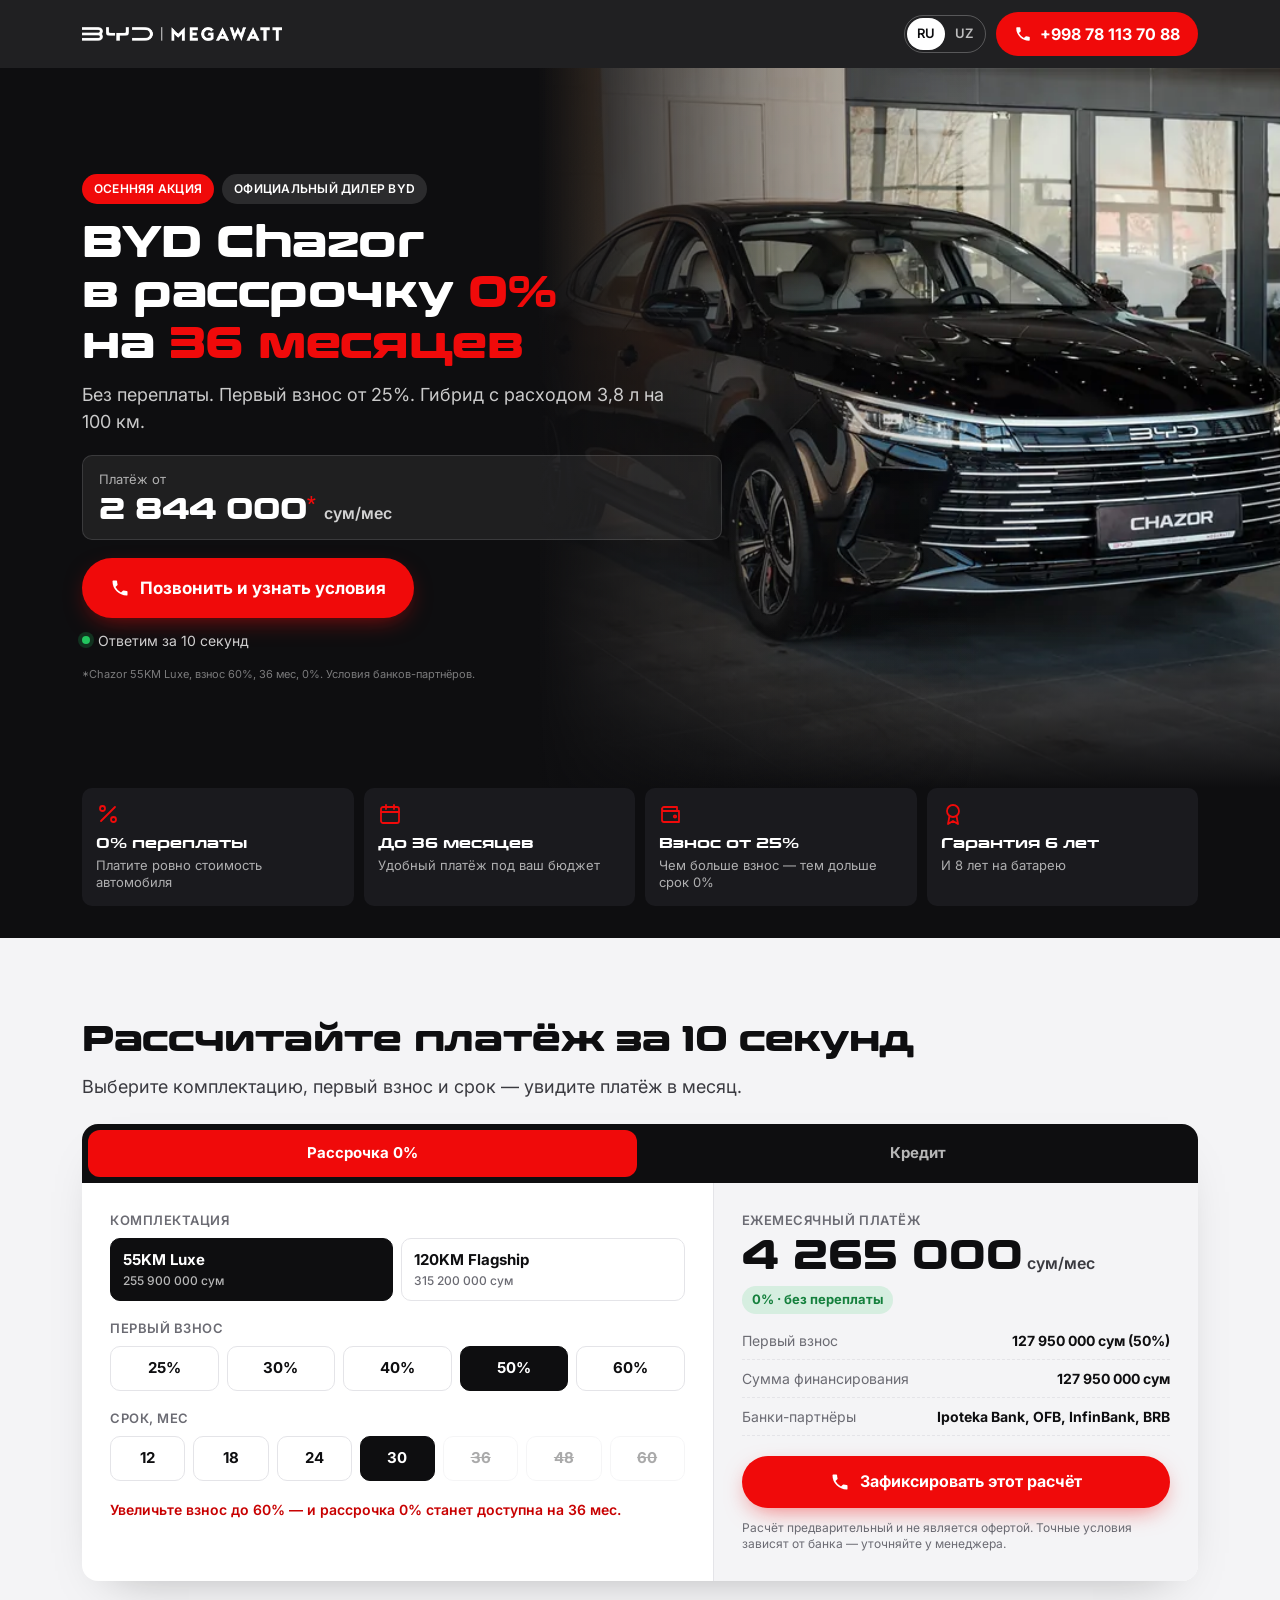
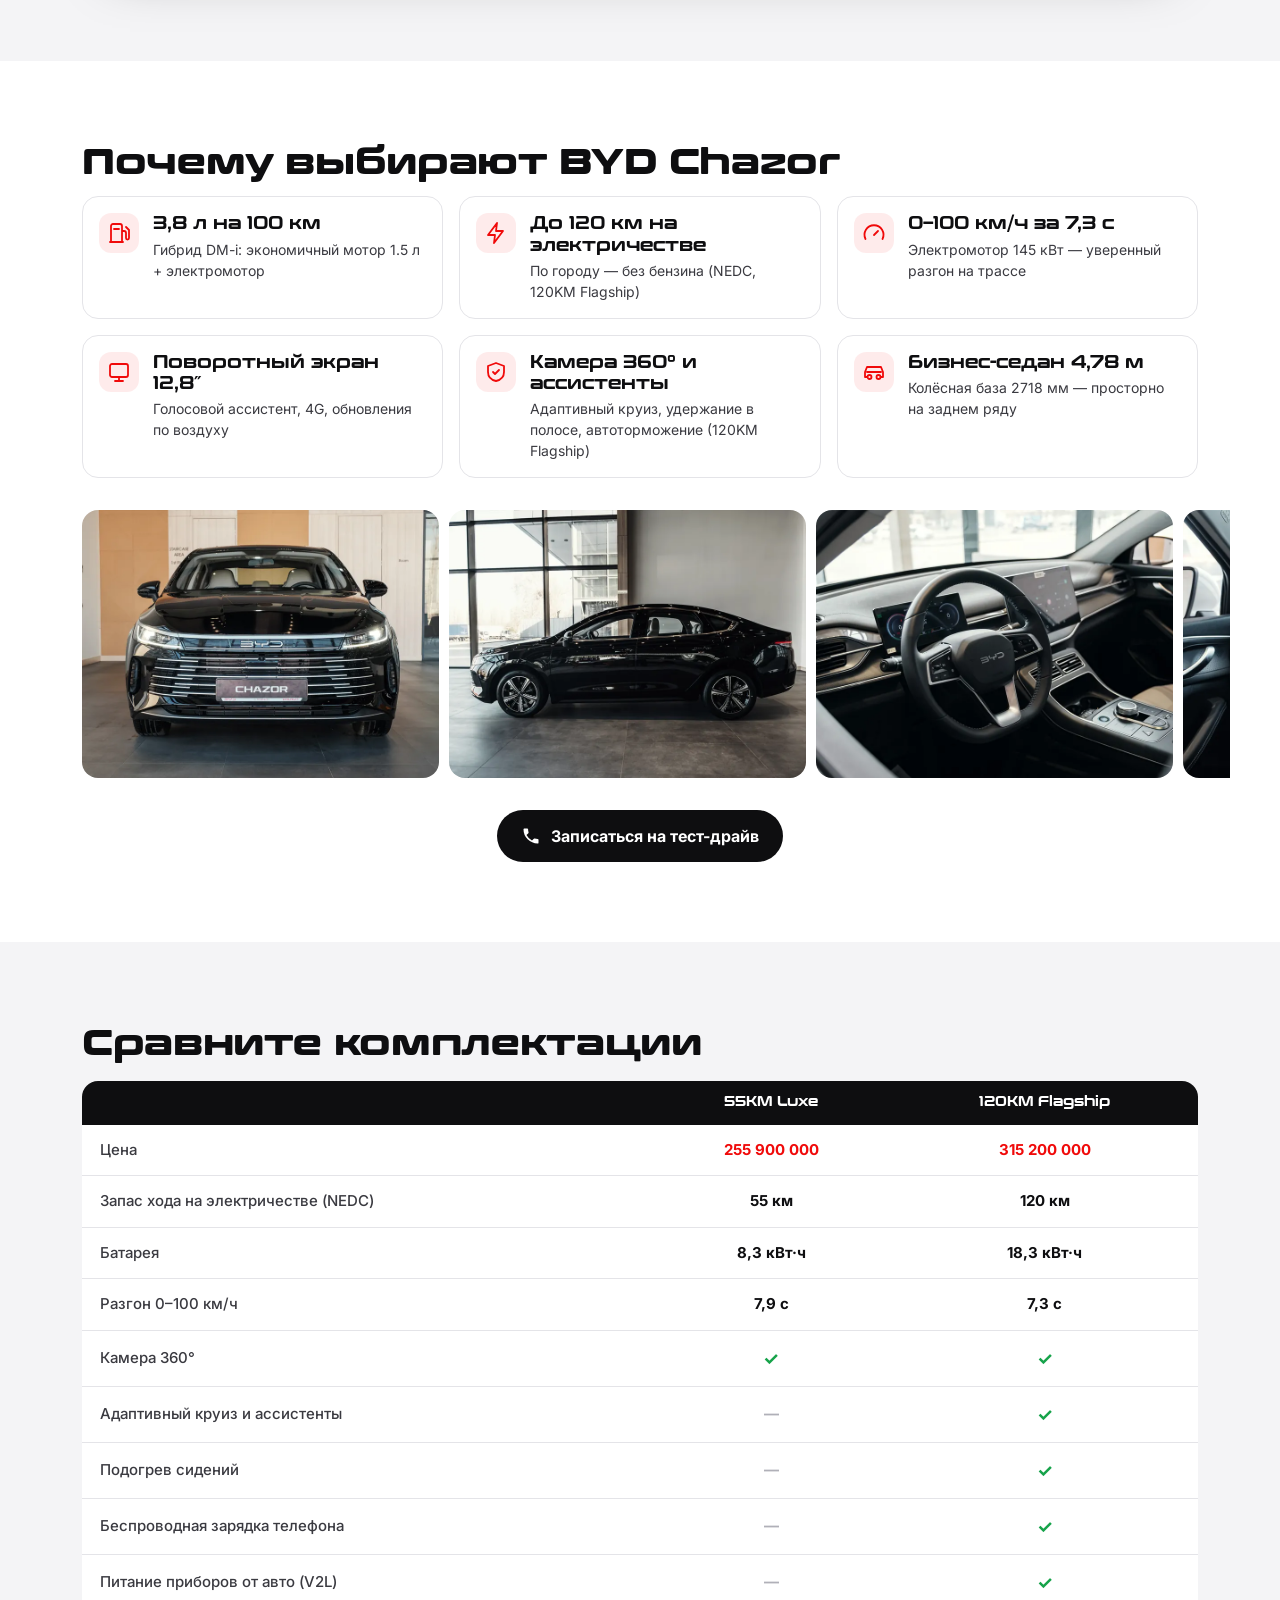
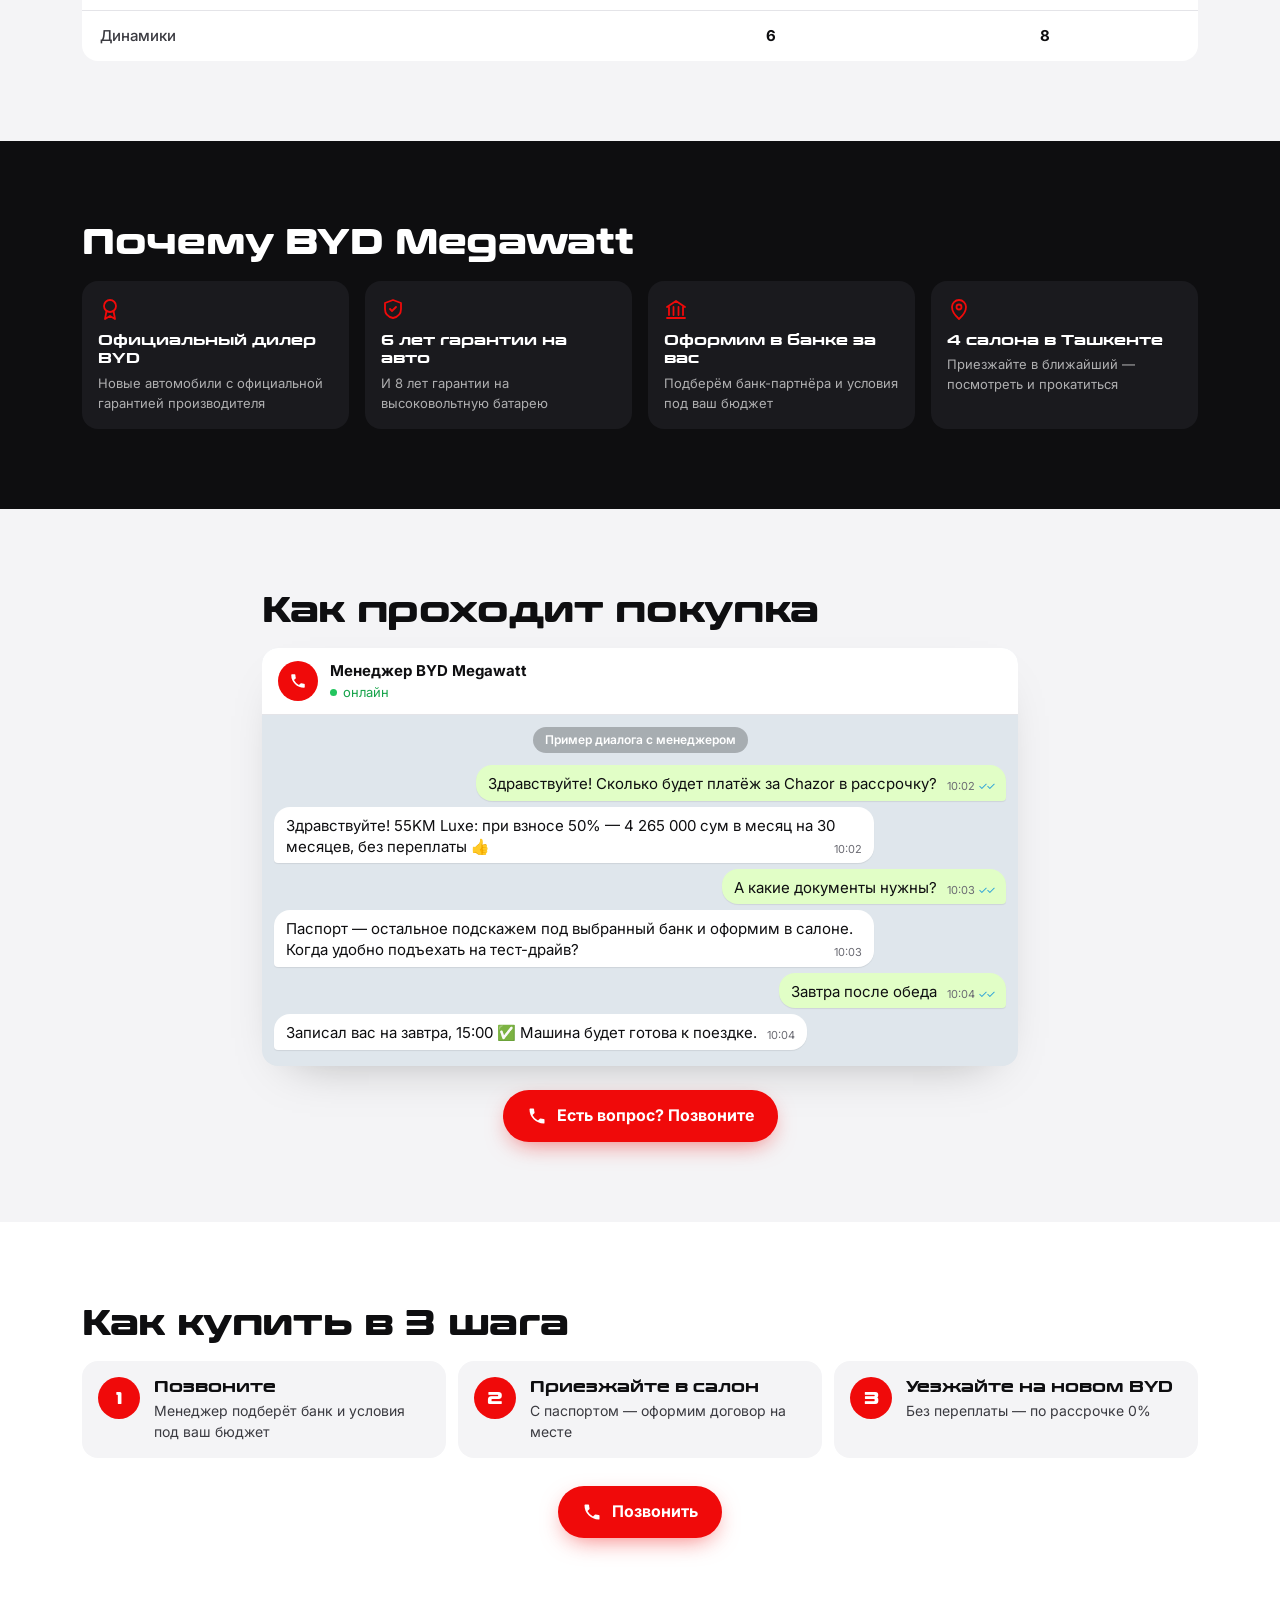
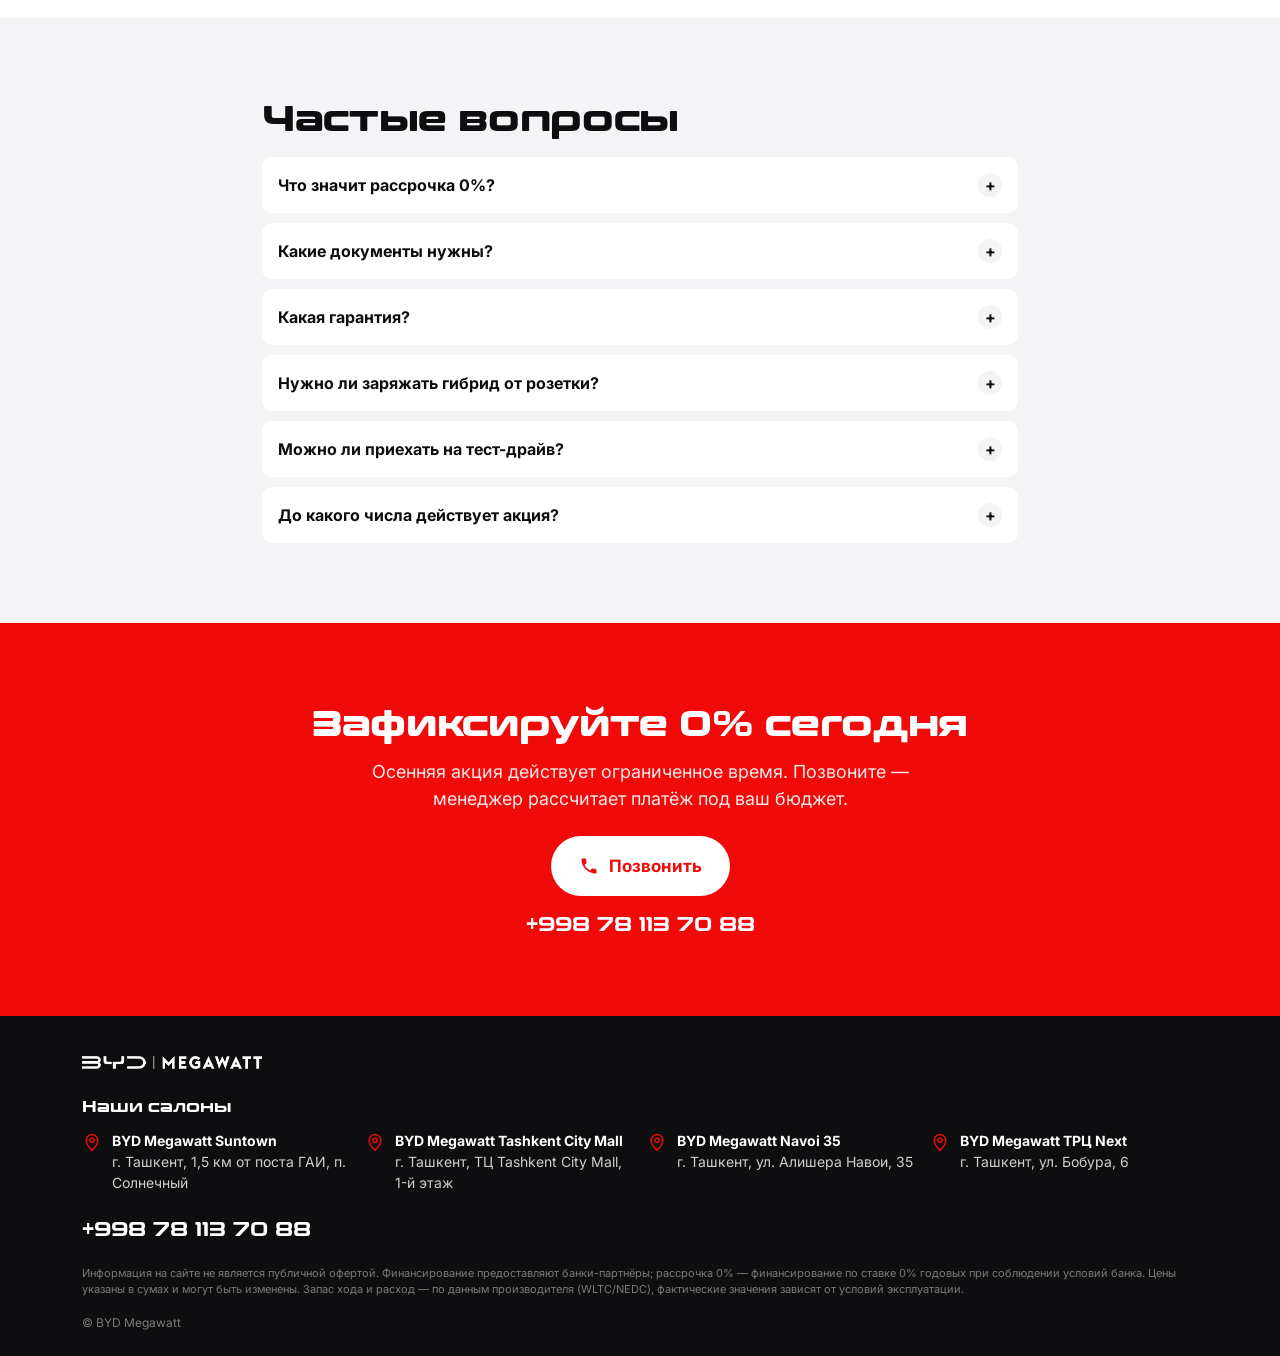
==== chazor/index.html @ dc654400 "Исходное состояние лендингов (GitHub Pages) Co-Authored-By: Claude Opus 5.5 <noreply@anthropic.com>" ====
<!doctype html>
<html lang="ru">
<head>
<meta charset="utf-8">
<meta name="viewport" content="width=device-width, initial-scale=1, viewport-fit=cover">
<title data-i18n="metaTitle">BYD Chazor в рассрочку 0% до 36 месяцев — BYD Megawatt</title>
<meta name="description" data-i18n-content="metaDesc" content="BYD Chazor — гибрид DM-i, 3,8 л на 100 км. Рассрочка 0% до 36 месяцев, взнос от 25%. Официальный дилер BYD Megawatt в Ташкенте. Звоните: +998 78 113 70 88.">
<meta name="robots" content="index, follow">
<meta name="theme-color" content="#0e0e10">
<meta name="format-detection" content="telephone=no">
<link rel="canonical" href="https://nematovbekk-beep.github.io/chazor/">
<link rel="alternate" hreflang="ru" href="https://nematovbekk-beep.github.io/chazor/">
<link rel="alternate" hreflang="uz" href="https://nematovbekk-beep.github.io/chazor/?lang=uz">
<link rel="alternate" hreflang="x-default" href="https://nematovbekk-beep.github.io/chazor/">
<meta property="og:url" content="https://nematovbekk-beep.github.io/chazor/">
<meta property="og:type" content="website">
<meta property="og:site_name" content="BYD Megawatt">
<meta property="og:locale" content="ru_RU">
<meta property="og:locale:alternate" content="uz_UZ">
<meta property="og:title" data-i18n-content="metaTitle" content="BYD Chazor в рассрочку 0% до 36 месяцев — BYD Megawatt">
<meta property="og:description" data-i18n-content="metaDesc" content="BYD Chazor — гибрид DM-i, 3,8 л на 100 км. Рассрочка 0% до 36 месяцев, взнос от 25%. Официальный дилер BYD Megawatt в Ташкенте. Звоните: +998 78 113 70 88.">
<meta property="og:image" content="https://nematovbekk-beep.github.io/assets/img/og/chazor.jpg">
<meta property="og:image:width" content="1200">
<meta property="og:image:height" content="630">
<meta name="twitter:card" content="summary_large_image">
<meta name="twitter:title" data-i18n-content="metaTitle" content="BYD Chazor в рассрочку 0% до 36 месяцев — BYD Megawatt">
<meta name="twitter:description" data-i18n-content="metaDesc" content="BYD Chazor — гибрид DM-i, 3,8 л на 100 км. Рассрочка 0% до 36 месяцев, взнос от 25%. Официальный дилер BYD Megawatt в Ташкенте. Звоните: +998 78 113 70 88.">
<meta name="twitter:image" content="https://nematovbekk-beep.github.io/assets/img/og/chazor.jpg">
<link rel="icon" href="../assets/img/brand/favicon.png" type="image/png">
<link rel="apple-touch-icon" href="../assets/img/brand/apple-touch-icon.png">
<link rel="preload" as="image" href="../assets/img/chazor/1-1200.webp" imagesrcset="../assets/img/chazor/1-800.webp 800w, ../assets/img/chazor/1-1200.webp 1200w" imagesizes="(min-width: 900px) 55vw, 100vw">
<link rel="preconnect" href="https://fonts.googleapis.com">
<link rel="preconnect" href="https://fonts.gstatic.com" crossorigin>
<link rel="stylesheet" href="https://fonts.googleapis.com/css2?family=Inter:wght@400;500;600;700&display=swap">
<link rel="preload" href="../assets/fonts/conthrax-hv.woff2" as="font" type="font/woff2" crossorigin>
<link rel="stylesheet" href="../assets/css/style.css">
<script type="application/ld+json">[{"@context": "https://schema.org", "@type": "AutoDealer", "name": "BYD Megawatt", "description": "Официальный дилер BYD в Ташкенте", "telephone": "+998781137088", "url": "https://nematovbekk-beep.github.io", "logo": "https://nematovbekk-beep.github.io/assets/img/brand/logo-red.png", "areaServed": "Tashkent", "department": [{"@type": "AutoDealer", "name": "BYD Megawatt Suntown", "telephone": "+998781137088", "address": {"@type": "PostalAddress", "streetAddress": "г. Ташкент, 1,5 км от поста ГАИ, п. Солнечный", "addressLocality": "Ташкент", "addressCountry": "UZ"}}, {"@type": "AutoDealer", "name": "BYD Megawatt Tashkent City Mall", "telephone": "+998781137088", "address": {"@type": "PostalAddress", "streetAddress": "г. Ташкент, ТЦ Tashkent City Mall, 1-й этаж", "addressLocality": "Ташкент", "addressCountry": "UZ"}}, {"@type": "AutoDealer", "name": "BYD Megawatt Navoi 35", "telephone": "+998781137088", "address": {"@type": "PostalAddress", "streetAddress": "г. Ташкент, ул. Алишера Навои, 35", "addressLocality": "Ташкент", "addressCountry": "UZ"}}, {"@type": "AutoDealer", "name": "BYD Megawatt ТРЦ Next", "telephone": "+998781137088", "address": {"@type": "PostalAddress", "streetAddress": "г. Ташкент, ул. Бобура, 6", "addressLocality": "Ташкент", "addressCountry": "UZ"}}]}, {"@context": "https://schema.org", "@type": "Car", "name": "BYD Chazor", "brand": {"@type": "Brand", "name": "BYD"}, "image": "https://nematovbekk-beep.github.io/assets/img/og/chazor.jpg", "offers": [{"@type": "Offer", "name": "BYD Chazor 55KM Luxe", "price": 255900000, "priceCurrency": "UZS", "availability": "https://schema.org/InStock", "seller": {"@type": "AutoDealer", "name": "BYD Megawatt"}}, {"@type": "Offer", "name": "BYD Chazor 120KM Flagship", "price": 315200000, "priceCurrency": "UZS", "availability": "https://schema.org/InStock", "seller": {"@type": "AutoDealer", "name": "BYD Megawatt"}}]}]</script>
<script>window.SITE={"phone": "+998781137088", "gtm_id": "", "ga4_id": "", "fb_pixel_id": "", "ym_id": ""};window.MODEL="chazor";</script>
<script src="../assets/js/analytics.js"></script>
</head>
<body>
<header class="top">
  <div class="wrap top__in">
    <a class="top__home" href="https://byd.megawatt.uz/" target="_blank" rel="noopener" data-site="header"><img class="top__logo" src="../assets/img/brand/logo-white.png" width="705" height="49" alt="BYD Megawatt"></a>
    <div class="top__right">
      <div class="lang" role="group" aria-label="Язык / Til">
        <button type="button" data-lang="ru" aria-pressed="true">RU</button>
        <button type="button" data-lang="uz" aria-pressed="false">UZ</button>
      </div>
      <a class="top__call" href="tel:+998781137088" data-call="header"><svg viewBox="0 0 24 24" aria-hidden="true"><path d="M6.6 10.8a15.2 15.2 0 0 0 6.6 6.6l2.2-2.2a1 1 0 0 1 1-.25 11.4 11.4 0 0 0 3.6.57 1 1 0 0 1 1 1V20a1 1 0 0 1-1 1A17 17 0 0 1 3 4a1 1 0 0 1 1-1h3.5a1 1 0 0 1 1 1c0 1.25.2 2.45.57 3.57a1 1 0 0 1-.25 1z"/></svg><span>+998 78 113 70 88</span></a>
    </div>
  </div>
</header>

<main>
<section class="hero">
  <div class="hero__media"><img class="hero__img" src="../assets/img/chazor/1-1200.webp" srcset="../assets/img/chazor/1-800.webp 800w, ../assets/img/chazor/1-1200.webp 1200w" sizes="(min-width: 900px) 55vw, 100vw" width="1200" height="900" alt="BYD Chazor" fetchpriority="high"></div>
  <div class="wrap hero__in">
    <div class="hero__text">
      <p class="chips"><span class="chip chip--red" data-i18n="promo">Осенняя акция</span><span class="chip" data-i18n="dealer">Официальный дилер BYD</span></p>
      <h1 class="hero__title" data-i18n="heroTitle">BYD Chazor в&nbsp;рассрочку <em>0%</em> на&nbsp;<em>36&nbsp;месяцев</em></h1>
      <p class="hero__sub" data-i18n="heroSub">Без переплаты. Первый взнос от 25%. Гибрид с расходом 3,8&nbsp;л на 100&nbsp;км.</p>
      <div class="hero__price">
        <span class="hero__price-label" data-i18n="payFrom">Платёж от</span>
        <strong><span data-hero-pay>2 844 000</span><sup>*</sup></strong>
        <span data-i18n="perMonth">сум/мес</span>
      </div>
      <a class="btn btn--red btn--xl" href="tel:+998781137088" data-call="hero"><svg viewBox="0 0 24 24" aria-hidden="true"><path d="M6.6 10.8a15.2 15.2 0 0 0 6.6 6.6l2.2-2.2a1 1 0 0 1 1-.25 11.4 11.4 0 0 0 3.6.57 1 1 0 0 1 1 1V20a1 1 0 0 1-1 1A17 17 0 0 1 3 4a1 1 0 0 1 1-1h3.5a1 1 0 0 1 1 1c0 1.25.2 2.45.57 3.57a1 1 0 0 1-.25 1z"/></svg><span data-i18n="heroCta">Позвонить и узнать условия</span></a>
      <p class="hero__note"><i class="dot"></i><span data-i18n="heroNote">Ответим за 10 секунд</span></p>
      <p class="hero__foot" data-i18n="heroFoot">*Chazor 55KM Luxe, взнос 60%, 36 мес, 0%. Условия банков-партнёров.</p>
    </div>
  </div>
</section>

<section class="benefits" aria-label="Преимущества">
  <div class="wrap">
    <ul class="benefits__list">
      <li><svg viewBox="0 0 24 24" aria-hidden="true"><path d="M19 5 5 19"/><circle cx="6.5" cy="6.5" r="2.5"/><circle cx="17.5" cy="17.5" r="2.5"/></svg><div><b data-i18n="b1t">0% переплаты</b><span data-i18n="b1d">Платите ровно стоимость автомобиля</span></div></li>
      <li><svg viewBox="0 0 24 24" aria-hidden="true"><rect x="3" y="5" width="18" height="16" rx="2"/><path d="M3 10h18M8 3v4M16 3v4"/></svg><div><b data-i18n="b2t">До 36 месяцев</b><span data-i18n="b2d">Удобный платёж под ваш бюджет</span></div></li>
      <li><svg viewBox="0 0 24 24" aria-hidden="true"><path d="M3 7a2 2 0 0 1 2-2h13v4"/><path d="M3 7v11a2 2 0 0 0 2 2h15V9H5a2 2 0 0 1-2-2z"/><circle cx="16" cy="14.5" r="1.2"/></svg><div><b data-i18n="b3t">Взнос от 25%</b><span data-i18n="b3d">Чем больше взнос — тем дольше срок 0%</span></div></li>
      <li><svg viewBox="0 0 24 24" aria-hidden="true"><circle cx="12" cy="9" r="6"/><path d="m8.5 14-1.5 8 5-3 5 3-1.5-8"/></svg><div><b data-i18n="b4t">Гарантия 6 лет</b><span data-i18n="b4d">И 8 лет на батарею</span></div></li>
    </ul>
  </div>
</section>

<section class="section section--grey" id="calc">
  <div class="wrap">
    <h2 class="h2" data-i18n="calcTitle">Рассчитайте платёж за 10 секунд</h2>
    <p class="lead" data-i18n="calcLead">Выберите комплектацию, первый взнос и срок — увидите платёж в месяц.</p>
    <div class="calc" data-calc>
      <script type="application/json" data-calc-data>{"model": "BYD Chazor", "terms": [12, 18, 24, 30, 36, 48, 60], "downs": [25, 30, 40, 50, 60], "trims": [{"id": "55", "name": "55KM Luxe", "price": 255900000, "rates": [[0, 0, 4.8, 7.8, 8.8, 9.9, 11], [0, 0, 4, 7, 8, 8.9, 10], [0, 0, 0, 5, 6, 7.9, 9], [0, 0, 0, 0, 2, 5, 6], [0, 0, 0, 0, 0, 1, 3]], "banks": ["Ipoteka Bank", "OFB", "InfinBank", "BRB"]}, {"id": "120", "name": "120KM Flagship", "price": 315200000, "rates": [[0, 3, 6.5, 10.5, 10.8, 12.4, 13.2], [0, 1.4, 5, 9, 9.5, 11.2, 12.2], [0, 0, 1.9, 6, 6.9, 9.2, 10.3], [0, 0, 0, 2.3, 3.6, 6.2, 7.7], [0, 0, 0, 0, 0.5, 1.6, 3.5]], "banks": ["Ipoteka Bank", "OFB"]}]}</script>
      <div class="calc__tabs" role="tablist">
        <button type="button" role="tab" data-mode="inst" aria-selected="true"><span data-i18n="tabInst">Рассрочка 0%</span></button>
        <button type="button" role="tab" data-mode="credit" aria-selected="false"><span data-i18n="tabCredit">Кредит</span></button>
      </div>
      <div class="calc__body">
        <div class="calc__inputs">
          <fieldset class="calc__group"><legend data-i18n="trim">Комплектация</legend><div class="seg seg--trim" data-trims></div></fieldset>
          <fieldset class="calc__group"><legend data-i18n="down">Первый взнос</legend><div class="seg" data-downs></div></fieldset>
          <fieldset class="calc__group"><legend data-i18n="term">Срок, мес</legend><div class="seg seg--terms" data-terms></div></fieldset>
          <p class="calc__hint" data-hint></p>
        </div>
        <div class="calc__result">
          <p class="calc__label" data-i18n="monthly">Ежемесячный платёж</p>
          <p class="calc__pay"><strong data-out="pay">—</strong> <span data-i18n="perMonth">сум/мес</span></p>
          <p class="calc__badge" data-out="badge"></p>
          <dl class="calc__dl">
            <div><dt data-i18n="downSum">Первый взнос</dt><dd data-out="down"></dd></div>
            <div><dt data-i18n="loanSum">Сумма финансирования</dt><dd data-out="loan"></dd></div>
            <div data-credit-only hidden><dt data-i18n="rate">Ставка</dt><dd data-out="rate"></dd></div>
            <div data-credit-only hidden><dt data-i18n="overpay">Переплата</dt><dd data-out="over"></dd></div>
            <div><dt data-i18n="banks">Банки-партнёры</dt><dd data-out="banks"></dd></div>
          </dl>
          <a class="btn btn--red btn--block" href="tel:+998781137088" data-call="calc"><svg viewBox="0 0 24 24" aria-hidden="true"><path d="M6.6 10.8a15.2 15.2 0 0 0 6.6 6.6l2.2-2.2a1 1 0 0 1 1-.25 11.4 11.4 0 0 0 3.6.57 1 1 0 0 1 1 1V20a1 1 0 0 1-1 1A17 17 0 0 1 3 4a1 1 0 0 1 1-1h3.5a1 1 0 0 1 1 1c0 1.25.2 2.45.57 3.57a1 1 0 0 1-.25 1z"/></svg><span data-i18n="calcCta">Зафиксировать этот расчёт</span></a>
          <p class="calc__note" data-i18n="calcNote">Расчёт предварительный и не является офертой. Точные условия зависят от банка — уточняйте у менеджера.</p>
        </div>
      </div>
    </div>
  </div>
</section>

<section class="section" id="features">
  <div class="wrap">
    <h2 class="h2" data-i18n="featTitle">Почему выбирают BYD Chazor</h2>
    <ul class="feats"><li class="feat"><svg viewBox="0 0 24 24" aria-hidden="true"><path d="M4 21V5a2 2 0 0 1 2-2h7a2 2 0 0 1 2 2v16M3 21h13M7 8h5M15 10h2a2 2 0 0 1 2 2v5a1.5 1.5 0 0 0 3 0V9l-3-3"/></svg><div><h3 data-i18n="f1t">3,8 л на 100 км</h3><p data-i18n="f1d">Гибрид DM-i: экономичный мотор 1.5 л + электромотор</p></div></li><li class="feat"><svg viewBox="0 0 24 24" aria-hidden="true"><path d="M13 2 4 14h7l-1 8 9-12h-7z"/></svg><div><h3 data-i18n="f2t">До 120 км на электричестве</h3><p data-i18n="f2d">По городу — без бензина (NEDC, 120KM Flagship)</p></div></li><li class="feat"><svg viewBox="0 0 24 24" aria-hidden="true"><path d="M12 14l4-4M3.5 18a9.5 9.5 0 1 1 17 0"/></svg><div><h3 data-i18n="f3t">0–100 км/ч за 7,3 с</h3><p data-i18n="f3d">Электромотор 145 кВт — уверенный разгон на трассе</p></div></li><li class="feat"><svg viewBox="0 0 24 24" aria-hidden="true"><rect x="3" y="4" width="18" height="13" rx="2"/><path d="M8 21h8M12 17v4"/></svg><div><h3 data-i18n="f4t">Поворотный экран 12,8″</h3><p data-i18n="f4d">Голосовой ассистент, 4G, обновления по воздуху</p></div></li><li class="feat"><svg viewBox="0 0 24 24" aria-hidden="true"><path d="M12 3 4 6v6c0 5 3.5 8 8 9 4.5-1 8-4 8-9V6z"/><path d="m9 12 2 2 4-4"/></svg><div><h3 data-i18n="f5t">Камера 360° и ассистенты</h3><p data-i18n="f5d">Адаптивный круиз, удержание в полосе, автоторможение (120KM Flagship)</p></div></li><li class="feat"><svg viewBox="0 0 24 24" aria-hidden="true"><path d="M5 17H3v-5l2-5h14l2 5v5h-2M5 12h14"/><circle cx="7.5" cy="17" r="2"/><circle cx="16.5" cy="17" r="2"/></svg><div><h3 data-i18n="f6t">Бизнес-седан 4,78 м</h3><p data-i18n="f6d">Колёсная база 2718 мм — просторно на заднем ряду</p></div></li></ul>
  </div>
  <ul class="gallery" aria-label="Фото"><li><img class="" src="../assets/img/chazor/9-1200.webp" srcset="../assets/img/chazor/9-800.webp 800w, ../assets/img/chazor/9-1200.webp 1200w" sizes="(min-width: 900px) 33vw, 85vw" width="1200" height="900" alt="BYD Chazor" loading="lazy" decoding="async"></li><li><img class="" src="../assets/img/chazor/6-1200.webp" srcset="../assets/img/chazor/6-800.webp 800w, ../assets/img/chazor/6-1200.webp 1200w" sizes="(min-width: 900px) 33vw, 85vw" width="1200" height="900" alt="BYD Chazor" loading="lazy" decoding="async"></li><li><img class="" src="../assets/img/chazor/5-1200.webp" srcset="../assets/img/chazor/5-800.webp 800w, ../assets/img/chazor/5-1200.webp 1200w" sizes="(min-width: 900px) 33vw, 85vw" width="1200" height="900" alt="BYD Chazor" loading="lazy" decoding="async"></li><li><img class="" src="../assets/img/chazor/2-1200.webp" srcset="../assets/img/chazor/2-800.webp 800w, ../assets/img/chazor/2-1200.webp 1200w" sizes="(min-width: 900px) 33vw, 85vw" width="1200" height="900" alt="BYD Chazor" loading="lazy" decoding="async"></li><li><img class="" src="../assets/img/chazor/3-1200.webp" srcset="../assets/img/chazor/3-800.webp 800w, ../assets/img/chazor/3-1200.webp 1200w" sizes="(min-width: 900px) 33vw, 85vw" width="1200" height="900" alt="BYD Chazor" loading="lazy" decoding="async"></li><li><img class="" src="../assets/img/chazor/4-1200.webp" srcset="../assets/img/chazor/4-800.webp 800w, ../assets/img/chazor/4-1200.webp 1200w" sizes="(min-width: 900px) 33vw, 85vw" width="1200" height="900" alt="BYD Chazor" loading="lazy" decoding="async"></li><li><img class="" src="../assets/img/chazor/7-1200.webp" srcset="../assets/img/chazor/7-800.webp 800w, ../assets/img/chazor/7-1200.webp 1200w" sizes="(min-width: 900px) 33vw, 85vw" width="1200" height="900" alt="BYD Chazor" loading="lazy" decoding="async"></li><li><img class="" src="../assets/img/chazor/8-1200.webp" srcset="../assets/img/chazor/8-800.webp 800w, ../assets/img/chazor/8-1200.webp 1200w" sizes="(min-width: 900px) 33vw, 85vw" width="1200" height="900" alt="BYD Chazor" loading="lazy" decoding="async"></li></ul>
  <div class="wrap center"><a class="btn btn--dark" href="tel:+998781137088" data-call="testdrive"><svg viewBox="0 0 24 24" aria-hidden="true"><path d="M6.6 10.8a15.2 15.2 0 0 0 6.6 6.6l2.2-2.2a1 1 0 0 1 1-.25 11.4 11.4 0 0 0 3.6.57 1 1 0 0 1 1 1V20a1 1 0 0 1-1 1A17 17 0 0 1 3 4a1 1 0 0 1 1-1h3.5a1 1 0 0 1 1 1c0 1.25.2 2.45.57 3.57a1 1 0 0 1-.25 1z"/></svg><span data-i18n="testDrive">Записаться на тест-драйв</span></a></div>
</section>

<section class="section section--grey" id="compare">
  <div class="wrap">
    <h2 class="h2" data-i18n="compareTitle">Сравните комплектации</h2>
    <div class="compare-wrap"><table class="compare"><thead><tr><th></th><th scope="col">55KM Luxe</th><th scope="col">120KM Flagship</th></tr></thead><tbody><tr class="compare__price"><th scope="row" data-i18n="price">Цена</th><td>255 900 000</td><td>315 200 000</td></tr><tr><th scope="row" data-i18n="cmp0">Запас хода на электричестве (NEDC)</th><td data-i18n="cmp0a">55 км</td><td data-i18n="cmp0b">120 км</td></tr><tr><th scope="row" data-i18n="cmp1">Батарея</th><td data-i18n="cmp1a">8,3 кВт·ч</td><td data-i18n="cmp1b">18,3 кВт·ч</td></tr><tr><th scope="row" data-i18n="cmp2">Разгон 0–100 км/ч</th><td data-i18n="cmp2a">7,9 с</td><td data-i18n="cmp2b">7,3 с</td></tr><tr><th scope="row" data-i18n="cmp3">Камера 360°</th><td class="yes">✓</td><td class="yes">✓</td></tr><tr><th scope="row" data-i18n="cmp4">Адаптивный круиз и ассистенты</th><td class="no">—</td><td class="yes">✓</td></tr><tr><th scope="row" data-i18n="cmp5">Подогрев сидений</th><td class="no">—</td><td class="yes">✓</td></tr><tr><th scope="row" data-i18n="cmp6">Беспроводная зарядка телефона</th><td class="no">—</td><td class="yes">✓</td></tr><tr><th scope="row" data-i18n="cmp7">Питание приборов от авто (V2L)</th><td class="no">—</td><td class="yes">✓</td></tr><tr><th scope="row" data-i18n="cmp8">Динамики</th><td data-i18n="cmp8a">6</td><td data-i18n="cmp8b">8</td></tr></tbody></table></div>
  </div>
</section>



<section class="section section--dark" id="why">
  <div class="wrap">
    <h2 class="h2" data-i18n="whyTitle">Почему BYD Megawatt</h2>
    <ul class="why">
      <li><svg viewBox="0 0 24 24" aria-hidden="true"><circle cx="12" cy="9" r="6"/><path d="m8.5 14-1.5 8 5-3 5 3-1.5-8"/></svg><b data-i18n="w1t">Официальный дилер BYD</b><span data-i18n="w1d">Новые автомобили с официальной гарантией производителя</span></li>
      <li><svg viewBox="0 0 24 24" aria-hidden="true"><path d="M12 3 4 6v6c0 5 3.5 8 8 9 4.5-1 8-4 8-9V6z"/><path d="m9 12 2 2 4-4"/></svg><b data-i18n="w2t">6 лет гарантии на авто</b><span data-i18n="w2d">И 8 лет гарантии на высоковольтную батарею</span></li>
      <li><svg viewBox="0 0 24 24" aria-hidden="true"><path d="M3 10 12 4l9 6M5 10v8M9.5 10v8M14.5 10v8M19 10v8M3 21h18"/></svg><b data-i18n="w3t">Оформим в банке за вас</b><span data-i18n="w3d">Подберём банк-партнёра и условия под ваш бюджет</span></li>
      <li><svg viewBox="0 0 24 24" aria-hidden="true"><path d="M12 22s7-6.2 7-12a7 7 0 1 0-14 0c0 5.8 7 12 7 12z"/><circle cx="12" cy="10" r="2.5"/></svg><b data-i18n="w4t">4 салона в Ташкенте</b><span data-i18n="w4d">Приезжайте в ближайший — посмотреть и прокатиться</span></li>
    </ul>
  </div>
</section>

<section class="section section--grey" id="chat">
  <div class="wrap wrap--narrow">
    <h2 class="h2" data-i18n="chatTitle">Как проходит покупка</h2>
    <div class="chat">
      <div class="chat__head"><span class="chat__ava"><svg viewBox="0 0 24 24" aria-hidden="true"><path d="M6.6 10.8a15.2 15.2 0 0 0 6.6 6.6l2.2-2.2a1 1 0 0 1 1-.25 11.4 11.4 0 0 0 3.6.57 1 1 0 0 1 1 1V20a1 1 0 0 1-1 1A17 17 0 0 1 3 4a1 1 0 0 1 1-1h3.5a1 1 0 0 1 1 1c0 1.25.2 2.45.57 3.57a1 1 0 0 1-.25 1z"/></svg></span>
        <div><b data-i18n="chatManager">Менеджер BYD Megawatt</b><small><i class="dot"></i><span data-i18n="chatOnline">онлайн</span></small></div></div>
      <p class="chat__label" data-i18n="chatLabel">Пример диалога с менеджером</p>
      <div class="chat__body"><div class="msg msg--me"><p data-i18n="c1">Здравствуйте! Сколько будет платёж за Chazor в рассрочку?</p><time>10:02<i>✓✓</i></time></div><div class="msg msg--them"><p data-i18n="c2">Здравствуйте! 55KM Luxe: при взносе 50% — 4 265 000 сум в месяц на 30 месяцев, без переплаты 👍</p><time>10:02</time></div><div class="msg msg--me"><p data-i18n="c3">А какие документы нужны?</p><time>10:03<i>✓✓</i></time></div><div class="msg msg--them"><p data-i18n="c4">Паспорт — остальное подскажем под выбранный банк и оформим в салоне. Когда удобно подъехать на тест-драйв?</p><time>10:03</time></div><div class="msg msg--me"><p data-i18n="c5">Завтра после обеда</p><time>10:04<i>✓✓</i></time></div><div class="msg msg--them"><p data-i18n="c6">Записал вас на завтра, 15:00 ✅ Машина будет готова к поездке.</p><time>10:04</time></div></div>
    </div>
    <div class="center"><a class="btn btn--red" href="tel:+998781137088" data-call="chat"><svg viewBox="0 0 24 24" aria-hidden="true"><path d="M6.6 10.8a15.2 15.2 0 0 0 6.6 6.6l2.2-2.2a1 1 0 0 1 1-.25 11.4 11.4 0 0 0 3.6.57 1 1 0 0 1 1 1V20a1 1 0 0 1-1 1A17 17 0 0 1 3 4a1 1 0 0 1 1-1h3.5a1 1 0 0 1 1 1c0 1.25.2 2.45.57 3.57a1 1 0 0 1-.25 1z"/></svg><span data-i18n="chatCta">Есть вопрос? Позвоните</span></a></div>
  </div>
</section>

<section class="section" id="steps">
  <div class="wrap">
    <h2 class="h2" data-i18n="stepsTitle">Как купить в 3 шага</h2>
    <ol class="steps">
      <li><b data-i18n="s1t">Позвоните</b><span data-i18n="s1d">Менеджер подберёт банк и условия под ваш бюджет</span></li>
      <li><b data-i18n="s2t">Приезжайте в салон</b><span data-i18n="s2d">С паспортом — оформим договор на месте</span></li>
      <li><b data-i18n="s3t">Уезжайте на новом BYD</b><span data-i18n="s3d">Без переплаты — по рассрочке 0%</span></li>
    </ol>
    <div class="center"><a class="btn btn--red" href="tel:+998781137088" data-call="steps"><svg viewBox="0 0 24 24" aria-hidden="true"><path d="M6.6 10.8a15.2 15.2 0 0 0 6.6 6.6l2.2-2.2a1 1 0 0 1 1-.25 11.4 11.4 0 0 0 3.6.57 1 1 0 0 1 1 1V20a1 1 0 0 1-1 1A17 17 0 0 1 3 4a1 1 0 0 1 1-1h3.5a1 1 0 0 1 1 1c0 1.25.2 2.45.57 3.57a1 1 0 0 1-.25 1z"/></svg><span data-i18n="call">Позвонить</span></a></div>
  </div>
</section>

<section class="section section--grey" id="faq">
  <div class="wrap wrap--narrow">
    <h2 class="h2" data-i18n="faqTitle">Частые вопросы</h2>
    <div class="faq"><details class="faq__item"><summary data-i18n="q1">Что значит рассрочка 0%?</summary><p data-i18n="a1">Вы платите только стоимость автомобиля — без процентов. Срок рассрочки 0% зависит от первого взноса: чем больше взнос, тем дольше срок. Посчитайте в калькуляторе выше.</p></details><details class="faq__item"><summary data-i18n="q2">Какие документы нужны?</summary><p data-i18n="a2">Для оформления нужен паспорт (ID-карта). Точный список зависит от выбранного банка — менеджер подскажет по телефону.</p></details><details class="faq__item"><summary data-i18n="q3">Какая гарантия?</summary><p data-i18n="a3">6 лет на автомобиль и 8 лет на высоковольтную батарею. Обслуживание — у официального дилера BYD Megawatt.</p></details><details class="faq__item"><summary data-i18n="q4">Нужно ли заряжать гибрид от розетки?</summary><p data-i18n="a4">Не обязательно. DM-i заряжает батарею на ходу — от двигателя и при торможении. Зарядка от розетки просто позволит больше ездить на электричестве и экономить на топливе.</p></details><details class="faq__item"><summary data-i18n="q5">Можно ли приехать на тест-драйв?</summary><p data-i18n="a5">Да. Позвоните — менеджер запишет вас на удобное время в ближайший салон.</p></details><details class="faq__item"><summary data-i18n="q6">До какого числа действует акция?</summary><p data-i18n="a6">Осенняя акция действует ограниченное время. О её завершении банк объявит отдельно — актуальные условия уточняйте по телефону.</p></details></div>
  </div>
</section>

<section class="final">
  <div class="wrap final__in">
    <h2 class="h2" data-i18n="finalTitle">Зафиксируйте 0% сегодня</h2>
    <p class="lead" data-i18n="finalText">Осенняя акция действует ограниченное время. Позвоните — менеджер рассчитает платёж под ваш бюджет.</p>
    <a class="btn btn--white btn--xl" href="tel:+998781137088" data-call="final"><svg viewBox="0 0 24 24" aria-hidden="true"><path d="M6.6 10.8a15.2 15.2 0 0 0 6.6 6.6l2.2-2.2a1 1 0 0 1 1-.25 11.4 11.4 0 0 0 3.6.57 1 1 0 0 1 1 1V20a1 1 0 0 1-1 1A17 17 0 0 1 3 4a1 1 0 0 1 1-1h3.5a1 1 0 0 1 1 1c0 1.25.2 2.45.57 3.57a1 1 0 0 1-.25 1z"/></svg><span data-i18n="call">Позвонить</span></a>
    <a class="final__phone" href="tel:+998781137088" data-call="final-phone">+998 78 113 70 88</a>
  </div>
</section>
</main>

<footer class="foot">
  <div class="wrap">
    <a href="https://byd.megawatt.uz/" target="_blank" rel="noopener" data-site="footer"><img class="foot__logo" src="../assets/img/brand/logo-white.png" width="705" height="49" alt="BYD Megawatt" loading="lazy"></a>
    <h2 class="foot__h" data-i18n="addrTitle">Наши салоны</h2>
    <ul class="addr"><li><svg viewBox="0 0 24 24" aria-hidden="true"><path d="M12 22s7-6.2 7-12a7 7 0 1 0-14 0c0 5.8 7 12 7 12z"/><circle cx="12" cy="10" r="2.5"/></svg><div><b>BYD Megawatt Suntown</b><span data-i18n="addr0">г. Ташкент, 1,5 км от поста ГАИ, п. Солнечный</span></div></li><li><svg viewBox="0 0 24 24" aria-hidden="true"><path d="M12 22s7-6.2 7-12a7 7 0 1 0-14 0c0 5.8 7 12 7 12z"/><circle cx="12" cy="10" r="2.5"/></svg><div><b>BYD Megawatt Tashkent City Mall</b><span data-i18n="addr1">г. Ташкент, ТЦ Tashkent City Mall, 1-й этаж</span></div></li><li><svg viewBox="0 0 24 24" aria-hidden="true"><path d="M12 22s7-6.2 7-12a7 7 0 1 0-14 0c0 5.8 7 12 7 12z"/><circle cx="12" cy="10" r="2.5"/></svg><div><b>BYD Megawatt Navoi 35</b><span data-i18n="addr2">г. Ташкент, ул. Алишера Навои, 35</span></div></li><li><svg viewBox="0 0 24 24" aria-hidden="true"><path d="M12 22s7-6.2 7-12a7 7 0 1 0-14 0c0 5.8 7 12 7 12z"/><circle cx="12" cy="10" r="2.5"/></svg><div><b>BYD Megawatt ТРЦ Next</b><span data-i18n="addr3">г. Ташкент, ул. Бобура, 6</span></div></li></ul>
    <p class="foot__phone"><a href="tel:+998781137088" data-call="footer">+998 78 113 70 88</a></p>
    <p class="foot__legal" data-i18n="legal">Информация на сайте не является публичной офертой. Финансирование предоставляют банки-партнёры; рассрочка 0% — финансирование по ставке 0% годовых при соблюдении условий банка. Цены указаны в сумах и могут быть изменены. Запас хода и расход — по данным производителя (WLTC/NEDC), фактические значения зависят от условий эксплуатации.</p>
    <p class="foot__copy">© BYD Megawatt</p>
  </div>
</footer>

<div class="sticky"><a class="btn btn--red btn--block" href="tel:+998781137088" data-call="sticky"><svg viewBox="0 0 24 24" aria-hidden="true"><path d="M6.6 10.8a15.2 15.2 0 0 0 6.6 6.6l2.2-2.2a1 1 0 0 1 1-.25 11.4 11.4 0 0 0 3.6.57 1 1 0 0 1 1 1V20a1 1 0 0 1-1 1A17 17 0 0 1 3 4a1 1 0 0 1 1-1h3.5a1 1 0 0 1 1 1c0 1.25.2 2.45.57 3.57a1 1 0 0 1-.25 1z"/></svg><span data-i18n="callShort">Позвонить · 0%</span></a></div>

<script type="application/json" id="i18n">{"ru": {"call": "Позвонить", "callShort": "Позвонить · 0%", "dealer": "Официальный дилер BYD", "promo": "Осенняя акция", "heroCta": "Позвонить и узнать условия", "heroNote": "Ответим за 10 секунд", "payFrom": "Платёж от", "perMonth": "сум/мес", "b1t": "0% переплаты", "b1d": "Платите ровно стоимость автомобиля", "b3t": "Взнос от 25%", "b3d": "Чем больше взнос — тем дольше срок 0%", "b4t": "Гарантия 6 лет", "b4d": "И 8 лет на батарею", "calcTitle": "Рассчитайте платёж за 10 секунд", "calcLead": "Выберите комплектацию, первый взнос и срок — увидите платёж в месяц.", "tabInst": "Рассрочка 0%", "tabCredit": "Кредит", "trim": "Комплектация", "down": "Первый взнос", "term": "Срок, мес", "monthly": "Ежемесячный платёж", "downSum": "Первый взнос", "loanSum": "Сумма финансирования", "rate": "Ставка", "overpay": "Переплата", "noOverpay": "без переплаты", "sum": "сум", "mo": "мес", "hintUp": "Увеличьте взнос до {p}% — и рассрочка 0% станет доступна на {m} мес.", "hintMax": "Максимальный срок рассрочки 0% при этом взносе — {m} мес. Дольше — во вкладке «Кредит».", "banks": "Банки-партнёры", "calcCta": "Зафиксировать этот расчёт", "calcNote": "Расчёт предварительный и не является офертой. Точные условия зависят от банка — уточняйте у менеджера.", "testDrive": "Записаться на тест-драйв", "compareTitle": "Сравните комплектации", "price": "Цена", "videoTitle": "Смотрите сами", "videoReview": "Обзор от Вадима Суцепина", "videoClient": "Отзыв владельца", "whyTitle": "Почему BYD Megawatt", "w1t": "Официальный дилер BYD", "w1d": "Новые автомобили с официальной гарантией производителя", "w2t": "6 лет гарантии на авто", "w2d": "И 8 лет гарантии на высоковольтную батарею", "w3t": "Оформим в банке за вас", "w3d": "Подберём банк-партнёра и условия под ваш бюджет", "w4t": "4 салона в Ташкенте", "w4d": "Приезжайте в ближайший — посмотреть и прокатиться", "stepsTitle": "Как купить в 3 шага", "s1t": "Позвоните", "s1d": "Менеджер подберёт банк и условия под ваш бюджет", "s2t": "Приезжайте в салон", "s2d": "С паспортом — оформим договор на месте", "s3t": "Уезжайте на новом BYD", "s3d": "Без переплаты — по рассрочке 0%", "faqTitle": "Частые вопросы", "q1": "Что значит рассрочка 0%?", "a1": "Вы платите только стоимость автомобиля — без процентов. Срок рассрочки 0% зависит от первого взноса: чем больше взнос, тем дольше срок. Посчитайте в калькуляторе выше.", "q2": "Какие документы нужны?", "a2": "Для оформления нужен паспорт (ID-карта). Точный список зависит от выбранного банка — менеджер подскажет по телефону.", "q3": "Какая гарантия?", "a3": "6 лет на автомобиль и 8 лет на высоковольтную батарею. Обслуживание — у официального дилера BYD Megawatt.", "q4": "Нужно ли заряжать гибрид от розетки?", "a4": "Не обязательно. DM-i заряжает батарею на ходу — от двигателя и при торможении. Зарядка от розетки просто позволит больше ездить на электричестве и экономить на топливе.", "q5": "Можно ли приехать на тест-драйв?", "a5": "Да. Позвоните — менеджер запишет вас на удобное время в ближайший салон.", "q6": "До какого числа действует акция?", "a6": "Осенняя акция действует ограниченное время. О её завершении банк объявит отдельно — актуальные условия уточняйте по телефону.", "finalTitle": "Зафиксируйте 0% сегодня", "finalText": "Осенняя акция действует ограниченное время. Позвоните — менеджер рассчитает платёж под ваш бюджет.", "addrTitle": "Наши салоны", "legal": "Информация на сайте не является публичной офертой. Финансирование предоставляют банки-партнёры; рассрочка 0% — финансирование по ставке 0% годовых при соблюдении условий банка. Цены указаны в сумах и могут быть изменены. Запас хода и расход — по данным производителя (WLTC/NEDC), фактические значения зависят от условий эксплуатации.", "sTitleInst": "{model} в&nbsp;рассрочку <em>0%</em> на&nbsp;<em>{term}&nbsp;{months}</em>", "sSubInst": "Без переплаты. Первый взнос от {down}%. {tail}", "sFootInst": "*{trim}, взнос {down}%, {term} мес, 0%. Условия банков-партнёров.", "sTitleDown": "{model}: первый взнос <em>{down}%</em> и&nbsp;рассрочка <em>0%</em>", "sSubDown": "Без переплаты — до {term}&nbsp;{months}. {tail}", "sTitleCredit": "{model} в&nbsp;кредит на&nbsp;<em>{term}&nbsp;{months}</em>", "sSubCredit": "Ставка от {rate}% при взносе {down}%. {tail}", "sFootCredit": "*{trim}, взнос {down}%, {term} мес, ставка {rate}%. Условия банков-партнёров.", "monthsFew": "месяца", "monthsMany": "месяцев", "chatTitle": "Как проходит покупка", "chatLabel": "Пример диалога с менеджером", "chatManager": "Менеджер BYD Megawatt", "chatOnline": "онлайн", "c3": "А какие документы нужны?", "c4": "Паспорт — остальное подскажем под выбранный банк и оформим в салоне. Когда удобно подъехать на тест-драйв?", "c5": "Завтра после обеда", "c6": "Записал вас на завтра, 15:00 ✅ Машина будет готова к поездке.", "chatCta": "Есть вопрос? Позвоните", "reviewsTitle": "Отзывы владельцев", "choose": "Выберите модель", "more": "Подробнее", "yes": "✓", "no": "—", "metaTitle": "BYD Chazor в рассрочку 0% до 36 месяцев — BYD Megawatt", "metaDesc": "BYD Chazor — гибрид DM-i, 3,8 л на 100 км. Рассрочка 0% до 36 месяцев, взнос от 25%. Официальный дилер BYD Megawatt в Ташкенте. Звоните: +998 78 113 70 88.", "heroTitle": "BYD Chazor в&nbsp;рассрочку <em>0%</em> на&nbsp;<em>36&nbsp;месяцев</em>", "heroSub": "Без переплаты. Первый взнос от 25%. Гибрид с расходом 3,8&nbsp;л на 100&nbsp;км.", "heroFoot": "*Chazor 55KM Luxe, взнос 60%, 36 мес, 0%. Условия банков-партнёров.", "heroTail": "Гибрид с расходом 3,8&nbsp;л на 100&nbsp;км.", "c1": "Здравствуйте! Сколько будет платёж за Chazor в рассрочку?", "b2t": "До 36 месяцев", "b2d": "Удобный платёж под ваш бюджет", "featTitle": "Почему выбирают BYD Chazor", "f1t": "3,8 л на 100 км", "f1d": "Гибрид DM-i: экономичный мотор 1.5 л + электромотор", "f2t": "До 120 км на электричестве", "f2d": "По городу — без бензина (NEDC, 120KM Flagship)", "f3t": "0–100 км/ч за 7,3 с", "f3d": "Электромотор 145 кВт — уверенный разгон на трассе", "f4t": "Поворотный экран 12,8″", "f4d": "Голосовой ассистент, 4G, обновления по воздуху", "f5t": "Камера 360° и ассистенты", "f5d": "Адаптивный круиз, удержание в полосе, автоторможение (120KM Flagship)", "f6t": "Бизнес-седан 4,78 м", "f6d": "Колёсная база 2718 мм — просторно на заднем ряду", "cmp0a": "55 км", "cmp0b": "120 км", "cmp0": "Запас хода на электричестве (NEDC)", "cmp1a": "8,3 кВт·ч", "cmp1b": "18,3 кВт·ч", "cmp1": "Батарея", "cmp2a": "7,9 с", "cmp2b": "7,3 с", "cmp2": "Разгон 0–100 км/ч", "cmp3": "Камера 360°", "cmp4": "Адаптивный круиз и ассистенты", "cmp5": "Подогрев сидений", "cmp6": "Беспроводная зарядка телефона", "cmp7": "Питание приборов от авто (V2L)", "cmp8a": "6", "cmp8b": "8", "cmp8": "Динамики", "addr0": "г. Ташкент, 1,5 км от поста ГАИ, п. Солнечный", "addr1": "г. Ташкент, ТЦ Tashkent City Mall, 1-й этаж", "addr2": "г. Ташкент, ул. Алишера Навои, 35", "addr3": "г. Ташкент, ул. Бобура, 6", "c2": "Здравствуйте! 55KM Luxe: при взносе 50% — 4 265 000 сум в месяц на 30 месяцев, без переплаты 👍"}, "uz": {"call": "Qo‘ng‘iroq qilish", "callShort": "Qo‘ng‘iroq · 0%", "dealer": "BYD rasmiy dileri", "promo": "Kuzgi aksiya", "heroCta": "Qo‘ng‘iroq qilib, shartlarni bilish", "heroNote": "10 soniyada javob beramiz", "payFrom": "Oylik to‘lov — eng kami", "perMonth": "so‘m/oy", "b1t": "0% ortiqcha to‘lov", "b1d": "Faqat avtomobil narxini to‘laysiz", "b3t": "Boshlang‘ich to‘lov 25% dan", "b3d": "To‘lov qancha ko‘p bo‘lsa, 0% muddati shuncha uzun", "b4t": "6 yil kafolat", "b4d": "Batareyaga esa 8 yil", "calcTitle": "To‘lovni 10 soniyada hisoblang", "calcLead": "Komplektatsiya, boshlang‘ich to‘lov va muddatni tanlang — oylik to‘lovni ko‘rasiz.", "tabInst": "0% muddatli to‘lov", "tabCredit": "Kredit", "trim": "Komplektatsiya", "down": "Boshlang‘ich to‘lov", "term": "Muddat, oy", "monthly": "Oylik to‘lov", "downSum": "Boshlang‘ich to‘lov", "loanSum": "Moliyalashtirish summasi", "rate": "Stavka", "overpay": "Ortiqcha to‘lov", "noOverpay": "ortiqcha to‘lovsiz", "sum": "so‘m", "mo": "oy", "hintUp": "Boshlang‘ich to‘lovni {p}% gacha oshiring — 0% muddat {m} oyga uzayadi.", "hintMax": "Ushbu to‘lovda 0% muddatning eng ko‘pi — {m} oy. Uzoqroq muddat — «Kredit» bo‘limida.", "banks": "Hamkor banklar", "calcCta": "Ushbu hisob-kitobni band qilish", "calcNote": "Hisob-kitob taxminiy va oferta hisoblanmaydi. Aniq shartlar bankka bog‘liq — menejerdan aniqlang.", "testDrive": "Test-drayvga yozilish", "compareTitle": "Komplektatsiyalarni solishtiring", "price": "Narxi", "videoTitle": "O‘zingiz ko‘ring", "videoReview": "Vadim Sutsepin sharhi", "videoClient": "Egasining fikri", "whyTitle": "Nega BYD Megawatt", "w1t": "BYD rasmiy dileri", "w1d": "Ishlab chiqaruvchining rasmiy kafolati bilan yangi avtomobillar", "w2t": "Avtomobilga 6 yil kafolat", "w2d": "Yuqori voltli batareyaga esa 8 yil kafolat", "w3t": "Bankda biz rasmiylashtiramiz", "w3d": "Byudjetingizga mos hamkor bank va shartlarni tanlaymiz", "w4t": "Toshkentda 4 ta salon", "w4d": "Eng yaqiniga keling — ko‘rib, haydab ko‘ring", "stepsTitle": "3 qadamda xarid", "s1t": "Qo‘ng‘iroq qiling", "s1d": "Menejer byudjetingizga mos bank va shartlarni tanlaydi", "s2t": "Salonga keling", "s2d": "Pasport bilan — shartnomani joyida tuzamiz", "s3t": "Yangi BYD bilan qayting", "s3d": "Ortiqcha to‘lovsiz — 0% muddatli to‘lov bilan", "faqTitle": "Ko‘p beriladigan savollar", "q1": "0% muddatli to‘lov nima degani?", "a1": "Siz faqat avtomobil narxini to‘laysiz — foizsiz. 0% muddati boshlang‘ich to‘lovga bog‘liq: to‘lov qancha ko‘p bo‘lsa, muddat shuncha uzun. Yuqoridagi kalkulyatorda hisoblang.", "q2": "Qanday hujjatlar kerak?", "a2": "Rasmiylashtirish uchun pasport (ID-karta) kerak. Aniq ro‘yxat tanlangan bankka bog‘liq — menejer telefonda aytib beradi.", "q3": "Kafolat qanday?", "a3": "Avtomobilga 6 yil va yuqori voltli batareyaga 8 yil. Xizmat ko‘rsatish — BYD Megawatt rasmiy dilerida.", "q4": "Gibridni rozetkadan quvvatlash shartmi?", "a4": "Shart emas. DM-i batareyani yurish paytida — dvigateldan va tormozlashda quvvatlaydi. Rozetkadan quvvatlash esa elektrda ko‘proq yurish va yoqilg‘ini tejash imkonini beradi.", "q5": "Test-drayvga kelsa bo‘ladimi?", "a5": "Ha. Qo‘ng‘iroq qiling — menejer sizni qulay vaqtga eng yaqin salonga yozib qo‘yadi.", "q6": "Aksiya qachongacha amal qiladi?", "a6": "Kuzgi aksiya cheklangan muddatda amal qiladi. Tugashi alohida e’lon qilinadi — joriy shartlarni telefon orqali aniqlang.", "finalTitle": "0% ni bugun band qiling", "finalText": "Kuzgi aksiya cheklangan muddatda amal qiladi. Qo‘ng‘iroq qiling — menejer byudjetingizga mos to‘lovni hisoblaydi.", "addrTitle": "Bizning salonlar", "legal": "Saytdagi ma’lumotlar ommaviy oferta hisoblanmaydi. Moliyalashtirishni hamkor banklar taqdim etadi; 0% muddatli to‘lov — bank shartlariga rioya qilingan holda yillik 0% stavkali moliyalashtirish. Narxlar so‘mda ko‘rsatilgan va o‘zgarishi mumkin. Yurish masofasi va sarf — ishlab chiqaruvchi ma’lumotlari (WLTC/NEDC), haqiqiy ko‘rsatkichlar foydalanish sharoitiga bog‘liq.", "sTitleInst": "{model} — <em>{term}&nbsp;oy</em>ga <em>0%</em> muddatli to‘lov", "sSubInst": "Ortiqcha to‘lovsiz. Boshlang‘ich to‘lov {down}% dan. {tail}", "sFootInst": "*{trim}, {down}% boshlang‘ich to‘lov, {term} oy, 0%. Hamkor banklar shartlari.", "sTitleDown": "{model}: boshlang‘ich to‘lov <em>{down}%</em> va <em>0%</em> muddatli to‘lov", "sSubDown": "Ortiqcha to‘lovsiz — {term}&nbsp;oygacha. {tail}", "sTitleCredit": "{model} — <em>{term}&nbsp;oy</em>ga kredit", "sSubCredit": "{down}% boshlang‘ich to‘lovda stavka {rate}% dan. {tail}", "sFootCredit": "*{trim}, {down}% boshlang‘ich to‘lov, {term} oy, stavka {rate}%. Hamkor banklar shartlari.", "monthsFew": "oy", "monthsMany": "oy", "chatTitle": "Xarid qanday o‘tadi", "chatLabel": "Menejer bilan muloqot namunasi", "chatManager": "BYD Megawatt menejeri", "chatOnline": "onlayn", "c3": "Qanday hujjatlar kerak?", "c4": "Pasport — qolganini tanlangan bank bo‘yicha aytib, salonda rasmiylashtiramiz. Test-drayvga qachon kelish qulay?", "c5": "Ertaga tushdan keyin", "c6": "Sizni ertaga soat 15:00 ga yozdim ✅ Avtomobil sinovga tayyor bo‘ladi.", "chatCta": "Savol bormi? Qo‘ng‘iroq qiling", "reviewsTitle": "Egalarining fikrlari", "choose": "Modelni tanlang", "more": "Batafsil", "yes": "✓", "no": "—", "metaTitle": "BYD Chazor — 36 oygacha 0% muddatli to‘lov — BYD Megawatt", "metaDesc": "BYD Chazor — DM-i gibrid, 100 km ga 3,8 l. 36 oygacha 0% muddatli to‘lov, boshlang‘ich to‘lov 25% dan. Toshkentdagi BYD Megawatt rasmiy dileri. Qo‘ng‘iroq qiling: +998 78 113 70 88.", "heroTitle": "BYD Chazor — <em>36&nbsp;oygacha</em> <em>0%</em> muddatli to‘lov", "heroSub": "Ortiqcha to‘lovsiz. Boshlang‘ich to‘lov 25% dan. 100&nbsp;km ga 3,8&nbsp;l sarflaydigan gibrid.", "heroFoot": "*Chazor 55KM Luxe, 60% boshlang‘ich to‘lov, 36 oy, 0%. Hamkor banklar shartlari.", "heroTail": "100&nbsp;km ga 3,8&nbsp;l sarflaydigan gibrid.", "c1": "Assalomu alaykum! Chazor muddatli to‘lovga oyiga qancha bo‘ladi?", "b2t": "36 oygacha", "b2d": "Byudjetingizga mos qulay to‘lov", "featTitle": "Nega BYD Chazor tanlashadi", "f1t": "100 km ga 3,8 l", "f1d": "DM-i gibrid: tejamkor 1.5 l dvigatel + elektromotor", "f2t": "Elektrda 120 km gacha", "f2d": "Shahar bo‘ylab — benzinsiz (NEDC, 120KM Flagship)", "f3t": "0–100 km/soat 7,3 s da", "f3d": "145 kVt elektromotor — trassada ishonchli tezlanish", "f4t": "12,8″ aylanuvchi ekran", "f4d": "Ovozli yordamchi, 4G, havo orqali yangilanish", "f5t": "360° kamera va yordamchilar", "f5d": "Adaptiv kruiz, qatorni ushlab turish, avtotormoz (120KM Flagship)", "f6t": "4,78 m biznes-sedan", "f6d": "G‘ildirak bazasi 2718 mm — orqa qatorda keng", "cmp0a": "55 km", "cmp0b": "120 km", "cmp0": "Elektrda yurish masofasi (NEDC)", "cmp1a": "8,3 kVt·soat", "cmp1b": "18,3 kVt·soat", "cmp1": "Batareya", "cmp2a": "7,9 s", "cmp2b": "7,3 s", "cmp2": "0–100 km/soat tezlanish", "cmp3": "360° kamera", "cmp4": "Adaptiv kruiz va yordamchilar", "cmp5": "O‘rindiqlar isitgichi", "cmp6": "Telefonni simsiz quvvatlash", "cmp7": "Avtomobildan qurilmalarni quvvatlash (V2L)", "cmp8a": "6", "cmp8b": "8", "cmp8": "Dinamiklar", "addr0": "Toshkent sh., YPX postidan 1,5 km, Solnechniy", "addr1": "Toshkent sh., Tashkent City Mall SM, 1-qavat", "addr2": "Toshkent sh., Alisher Navoiy ko‘chasi, 35", "addr3": "Toshkent sh., Bobur ko‘chasi, 6", "c2": "Assalomu alaykum! 55KM Luxe: 50% boshlang‘ich to‘lovda — oyiga 4 265 000 so‘m, 30 oy, ortiqcha to‘lovsiz 👍"}}</script>
<script src="../assets/js/app.js" defer></script>
</body>
</html>
---- assets/css/style.css ----
/* BYD Megawatt — лендинг. Mobile-first. */
:root {
  --red: #f00a0a;
  --red-dark: #c80000;
  --ink: #0e0e10;
  --ink-2: #3a3a40;
  --muted: #6b6b73;
  --line: #e4e4e8;
  --bg: #ffffff;
  --grey: #f4f4f6;
  --dark: #0e0e10;
  --dark-2: #1a1a1e;
  --radius: 16px;
  --radius-sm: 10px;
  --head: "Conthrax", "Arial Black", system-ui, sans-serif;
  --body: "Inter", system-ui, -apple-system, "Segoe UI", Roboto, Arial, sans-serif;
  --gutter: 16px;
  --top-h: 56px;
}

@font-face { font-family: "Conthrax"; src: url("../fonts/conthrax-sb.woff2") format("woff2"); font-weight: 600; font-style: normal; font-display: swap; }
@font-face { font-family: "Conthrax"; src: url("../fonts/conthrax-bd.woff2") format("woff2"); font-weight: 700; font-style: normal; font-display: swap; }
@font-face { font-family: "Conthrax"; src: url("../fonts/conthrax-hv.woff2") format("woff2"); font-weight: 800; font-style: normal; font-display: swap; }

*, *::before, *::after { box-sizing: border-box; }
.nw { white-space: nowrap; }
html { -webkit-text-size-adjust: 100%; scroll-behavior: smooth; scroll-padding-top: var(--top-h); }
body {
  margin: 0;
  font: 400 16px/1.5 var(--body);
  color: var(--ink);
  background: var(--bg);
  -webkit-font-smoothing: antialiased;
  padding-bottom: 84px; /* место под sticky-кнопку */
}
img { max-width: 100%; height: auto; display: block; }
a { color: inherit; }
h1, h2, h3, p, ul, ol, dl, dd, figure { margin: 0; }
ul, ol { padding: 0; list-style: none; }
button { font: inherit; color: inherit; cursor: pointer; }
svg { width: 24px; height: 24px; flex: none; fill: none; stroke: currentColor; stroke-width: 1.8; stroke-linecap: round; stroke-linejoin: round; }

.wrap { width: 100%; max-width: 1180px; margin: 0 auto; padding: 0 var(--gutter); }
.wrap--narrow { max-width: 820px; }
.center { text-align: center; }

/* ---------- кнопки ---------- */
.btn {
  display: inline-flex; align-items: center; justify-content: center; gap: 10px;
  min-height: 52px; padding: 14px 24px;
  border: 0; border-radius: 999px;
  font: 700 16px/1.2 var(--body); text-decoration: none; text-align: center;
  transition: transform .15s ease, background-color .15s ease, box-shadow .15s ease;
}
.btn svg { width: 20px; height: 20px; fill: currentColor; stroke: none; }
.btn:active { transform: scale(.98); }
.btn--red { background: var(--red); color: #fff; box-shadow: 0 8px 24px -8px rgba(240, 10, 10, .6); }
.btn--red:hover { background: var(--red-dark); }
.btn--dark { background: var(--ink); color: #fff; }
.btn--white { background: #fff; color: var(--red); }
.btn--xl { min-height: 60px; font-size: 17px; padding: 16px 28px; }
.btn--block { display: flex; width: 100%; }
.btn--red.btn--xl { animation: pulse 2.4s ease-in-out infinite; }
@keyframes pulse {
  0%, 100% { box-shadow: 0 8px 24px -8px rgba(240, 10, 10, .6), 0 0 0 0 rgba(240, 10, 10, .45); }
  50% { box-shadow: 0 8px 24px -8px rgba(240, 10, 10, .6), 0 0 0 12px rgba(240, 10, 10, 0); }
}
@media (prefers-reduced-motion: reduce) { .btn--red.btn--xl { animation: none; } html { scroll-behavior: auto; } }

/* ---------- шапка ---------- */
.top { position: sticky; top: 0; z-index: 50; background: rgba(14, 14, 16, .92); backdrop-filter: blur(10px); -webkit-backdrop-filter: blur(10px); color: #fff; }
.top__in { height: var(--top-h); display: flex; align-items: center; justify-content: space-between; gap: 12px; }
.top__home { display: block; line-height: 0; }
.top__logo { width: 150px; height: auto; }
.top__right { display: flex; align-items: center; gap: 10px; }
.top__call { display: inline-flex; align-items: center; justify-content: center; width: 40px; height: 40px; border-radius: 50%; background: var(--red); color: #fff; text-decoration: none; font-weight: 700; }
.top__call svg { width: 18px; height: 18px; fill: currentColor; stroke: none; }
.top__call span { display: none; }
.lang { display: inline-flex; border: 1px solid rgba(255, 255, 255, .25); border-radius: 999px; padding: 2px; }
.lang button { background: none; border: 0; padding: 6px 10px; border-radius: 999px; font-size: 13px; font-weight: 600; color: rgba(255, 255, 255, .7); }
.lang button[aria-pressed="true"] { background: #fff; color: var(--ink); }

/* ---------- hero ---------- */
.hero { position: relative; background: var(--dark); color: #fff; overflow: hidden; }
.hero__media { position: relative; }
.hero__media::after { content: ""; position: absolute; inset: 0; background: linear-gradient(180deg, rgba(14, 14, 16, 0) 45%, var(--dark) 100%); }
.hero__img { width: 100%; aspect-ratio: 4 / 3; object-fit: cover; }
.hero__in { position: relative; margin-top: -72px; padding-bottom: 32px; }
.chips { display: flex; flex-wrap: wrap; gap: 8px; margin-bottom: 14px; }
.chip { display: inline-block; padding: 6px 12px; border-radius: 999px; font-size: 12px; font-weight: 600; letter-spacing: .02em; text-transform: uppercase; background: rgba(255, 255, 255, .12); color: #fff; }
.chip--red { background: var(--red); }
.hero__title { font: 800 28px/1.15 var(--head); letter-spacing: -.01em; text-wrap: balance; }
.hero__title em { font-style: normal; color: var(--red); }
.hero__sub { margin-top: 12px; color: rgba(255, 255, 255, .78); font-size: 16px; }
.hero__price { display: flex; flex-wrap: wrap; align-items: baseline; gap: 4px 8px; margin: 20px 0 18px; padding: 14px 16px; border-radius: var(--radius-sm); background: rgba(255, 255, 255, .07); border: 1px solid rgba(255, 255, 255, .12); }
.hero__price-label { width: 100%; font-size: 13px; color: rgba(255, 255, 255, .65); }
.hero__price strong { font: 800 30px/1 var(--head); color: #fff; }
.hero__price sup { font-size: .5em; color: var(--red); }
.hero__price > span:last-child { color: rgba(255, 255, 255, .8); font-weight: 600; }
.hero .btn { width: 100%; }
.hero__note { display: flex; align-items: center; justify-content: center; gap: 8px; margin-top: 12px; font-size: 14px; color: rgba(255, 255, 255, .8); }
.dot { width: 8px; height: 8px; border-radius: 50%; background: #22c55e; box-shadow: 0 0 0 4px rgba(34, 197, 94, .2); }
.hero__foot { margin-top: 16px; font-size: 11px; line-height: 1.4; color: rgba(255, 255, 255, .45); }

/* ---------- benefits ---------- */
.benefits { background: var(--dark); color: #fff; padding: 0 0 32px; }
.benefits__list { display: grid; grid-template-columns: repeat(2, minmax(0, 1fr)); gap: 10px; }
.benefits__list b, .why b, .feat h3, .steps b { overflow-wrap: break-word; }
.benefits__list li { display: flex; flex-direction: column; gap: 8px; padding: 14px; border-radius: var(--radius-sm); background: var(--dark-2); }
.benefits__list svg { color: var(--red); }
.benefits__list b { display: block; font: 700 15px/1.25 var(--head); }
.benefits__list span { display: block; margin-top: 4px; font-size: 13px; line-height: 1.35; color: rgba(255, 255, 255, .65); }

/* ---------- секции ---------- */
.section { padding: 48px 0; }
.section--grey { background: var(--grey); }
.section--dark { background: var(--dark); color: #fff; }
.h2 { font: 800 24px/1.2 var(--head); letter-spacing: -.01em; text-wrap: balance; margin-bottom: 12px; }
.lead { color: var(--ink-2); margin-bottom: 24px; }

/* ---------- калькулятор ---------- */
.calc { background: #fff; border-radius: var(--radius); box-shadow: 0 20px 50px -30px rgba(0, 0, 0, .35); overflow: hidden; }
.calc__tabs { display: grid; grid-template-columns: 1fr 1fr; background: var(--ink); padding: 6px; gap: 6px; }
.calc__tabs button { border: 0; border-radius: 12px; padding: 12px 8px; background: transparent; color: rgba(255, 255, 255, .7); font-weight: 700; font-size: 15px; }
.calc__tabs button[aria-selected="true"] { background: #fff; color: var(--ink); }
.calc__tabs button[data-mode="inst"][aria-selected="true"] { background: var(--red); color: #fff; }
.calc__body { display: grid; gap: 0; }
.calc__inputs { padding: 20px 16px 8px; }
.calc__group { border: 0; margin: 0 0 18px; padding: 0; min-width: 0; }
.calc__group legend { padding: 0; margin-bottom: 8px; font-size: 13px; font-weight: 600; color: var(--muted); text-transform: uppercase; letter-spacing: .04em; }
.seg { display: flex; flex-wrap: wrap; gap: 8px; }
.seg button {
  flex: 1 0 auto; min-width: 56px; min-height: 44px; padding: 10px 12px;
  border: 1.5px solid var(--line); border-radius: var(--radius-sm); background: #fff;
  font-weight: 700; font-size: 15px; color: var(--ink);
  transition: border-color .15s, background-color .15s, color .15s;
}
.seg button small { display: block; font-weight: 500; font-size: 12px; color: var(--muted); }
.seg button[aria-pressed="true"] { border-color: var(--ink); background: var(--ink); color: #fff; }
.seg button[aria-pressed="true"] small { color: rgba(255, 255, 255, .7); }
.seg button:disabled { opacity: .35; cursor: not-allowed; text-decoration: line-through; }
.seg--trim button { flex: 1 1 140px; text-align: left; }
.seg[data-downs] { display: grid; grid-template-columns: repeat(5, 1fr); }
.seg--terms { display: grid; grid-template-columns: repeat(4, 1fr); }
.seg[data-downs] button, .seg--terms button { min-width: 0; padding: 10px 4px; }
.calc__hint { min-height: 20px; font-size: 14px; color: var(--red-dark); font-weight: 600; }
.calc__hint:empty { display: none; }
.calc__result { padding: 20px 16px; background: var(--grey); border-top: 1px solid var(--line); }
.calc__label { font-size: 13px; font-weight: 600; color: var(--muted); text-transform: uppercase; letter-spacing: .04em; }
.calc__pay { margin-top: 4px; font-weight: 600; color: var(--ink-2); }
.calc__pay strong { font: 800 32px/1.1 var(--head); color: var(--ink); }
.calc__badge { display: inline-block; margin-top: 8px; padding: 4px 10px; border-radius: 999px; background: rgba(34, 197, 94, .14); color: #15803d; font-size: 13px; font-weight: 700; }
.calc__badge:empty { display: none; }
.calc__dl { margin: 16px 0 20px; display: grid; gap: 8px; }
.calc__dl div { display: flex; justify-content: space-between; gap: 12px; font-size: 14px; border-bottom: 1px dashed var(--line); padding-bottom: 8px; }
.calc__dl div[hidden] { display: none; }
.calc__dl dt { color: var(--muted); }
.calc__dl dd { font-weight: 700; text-align: right; }
.calc__note { margin-top: 12px; font-size: 12px; line-height: 1.4; color: var(--muted); }

/* ---------- фичи и галерея ---------- */
.feats { display: grid; gap: 12px; margin-top: 8px; }
.feat { display: flex; gap: 14px; align-items: flex-start; padding: 16px; border: 1px solid var(--line); border-radius: var(--radius); }
.feat svg { width: 40px; height: 40px; padding: 8px; border-radius: 12px; background: rgba(240, 10, 10, .08); color: var(--red); }
.feat h3 { font: 700 17px/1.25 var(--head); }
.feat p { margin-top: 4px; font-size: 14px; color: var(--ink-2); }
.gallery { display: flex; gap: 10px; overflow-x: auto; scroll-snap-type: x mandatory; padding: 24px var(--gutter); scrollbar-width: none; -webkit-overflow-scrolling: touch; }
.gallery::-webkit-scrollbar { display: none; }
.gallery li { flex: 0 0 85%; scroll-snap-align: center; }
.gallery img { width: 100%; aspect-ratio: 4 / 3; object-fit: cover; border-radius: var(--radius); background: var(--grey); }

/* ---------- сравнение ---------- */
.compare-wrap { overflow-x: auto; background: #fff; border-radius: var(--radius); margin-top: 16px; }
.compare { width: 100%; border-collapse: collapse; font-size: 14px; }
.compare th, .compare td { padding: 12px 10px; border-bottom: 1px solid var(--line); text-align: center; }
.compare thead th { font: 700 13px/1.2 var(--head); background: var(--ink); color: #fff; }
.compare tbody th { text-align: left; font-weight: 500; color: var(--ink-2); }
.compare td { font-weight: 700; white-space: nowrap; }
.compare td.yes { color: #16a34a; font-size: 18px; }
.compare td.no { color: #b0b0b8; }
.compare__price td { color: var(--red); font-size: 15px; }
.compare tr:last-child > * { border-bottom: 0; }

/* ---------- видео ---------- */
.videos { display: grid; gap: 16px; margin-top: 16px; }
.video__btn { position: relative; display: grid; place-items: center; width: 100%; aspect-ratio: 16 / 9; border: 0; border-radius: var(--radius); background: #000 center / cover no-repeat; overflow: hidden; }
.video__btn::before { content: ""; position: absolute; inset: 0; background: rgba(0, 0, 0, .25); }
.video__btn svg { position: relative; width: 68px; height: 68px; padding: 18px 16px 18px 20px; border-radius: 50%; background: var(--red); color: #fff; fill: currentColor; stroke: none; }
.video iframe { width: 100%; aspect-ratio: 16 / 9; border: 0; border-radius: var(--radius); }
.video figcaption { margin-top: 10px; font-weight: 700; }

/* ---------- почему мы ---------- */
.why { display: grid; grid-template-columns: 1fr; gap: 10px; margin-top: 16px; }
@media (min-width: 440px) { .why { grid-template-columns: repeat(2, minmax(0, 1fr)); } }
.why li { display: flex; flex-direction: column; gap: 6px; padding: 16px; border-radius: var(--radius); background: var(--dark-2); }
.why svg { color: var(--red); margin-bottom: 4px; }
.why b { font: 700 15px/1.25 var(--head); }
.why span { font-size: 13px; color: rgba(255, 255, 255, .65); }

/* ---------- шаги ---------- */
.steps { counter-reset: s; display: grid; gap: 12px; margin: 16px 0 28px; }
.steps li { counter-increment: s; position: relative; padding: 16px 16px 16px 72px; border-radius: var(--radius); background: var(--grey); min-height: 76px; }
.steps li::before { content: counter(s); position: absolute; left: 16px; top: 16px; width: 42px; height: 42px; display: grid; place-items: center; border-radius: 50%; background: var(--red); color: #fff; font: 800 18px/1 var(--head); }
.steps b { display: block; font: 700 16px/1.3 var(--head); }
.steps span { display: block; margin-top: 2px; font-size: 14px; color: var(--ink-2); }

/* ---------- FAQ ---------- */
.faq { display: grid; gap: 10px; margin-top: 16px; }
.faq__item { background: #fff; border-radius: var(--radius-sm); }
.faq__item summary { position: relative; list-style: none; cursor: pointer; padding: 16px 48px 16px 16px; font-weight: 700; }
.faq__item summary::-webkit-details-marker { display: none; }
.faq__item summary::after { content: "+"; position: absolute; right: 16px; top: 50%; transform: translateY(-50%); width: 24px; height: 24px; display: grid; place-items: center; border-radius: 50%; background: var(--grey); font-weight: 700; transition: transform .2s; }
.faq__item[open] summary::after { content: "−"; background: var(--red); color: #fff; }
.faq__item p { padding: 0 16px 16px; color: var(--ink-2); font-size: 15px; }

/* ---------- финал ---------- */
.final { background: var(--red); color: #fff; padding: 56px 0; text-align: center; }
.final__in .lead { color: rgba(255, 255, 255, .9); max-width: 560px; margin: 0 auto 24px; }
.final .btn { width: 100%; max-width: 420px; }
.final__phone { display: block; margin-top: 16px; font: 700 20px/1.2 var(--head); text-decoration: none; }

/* ---------- подвал ---------- */
.foot { background: var(--dark); color: rgba(255, 255, 255, .8); padding: 40px 0 24px; font-size: 14px; }
.foot__logo { width: 180px; margin-bottom: 28px; }
.foot__h { font: 700 16px/1.2 var(--head); color: #fff; margin-bottom: 14px; }
.addr { display: grid; gap: 14px; }
.addr li { display: flex; gap: 10px; }
.addr svg { color: var(--red); width: 20px; height: 20px; margin-top: 2px; }
.addr b { display: block; color: #fff; }
.foot__phone { margin: 24px 0; }
.foot__phone a { font: 700 20px/1.2 var(--head); color: #fff; text-decoration: none; }
.foot__legal { font-size: 11px; line-height: 1.5; color: rgba(255, 255, 255, .45); }
.foot__copy { margin-top: 16px; font-size: 12px; color: rgba(255, 255, 255, .45); }

/* ---------- sticky-кнопка ---------- */
.sticky { position: fixed; left: 0; right: 0; bottom: 0; z-index: 60; padding: 12px var(--gutter) calc(12px + env(safe-area-inset-bottom)); background: linear-gradient(180deg, rgba(255, 255, 255, 0), rgba(255, 255, 255, .95) 35%); transition: transform .25s ease; }
.sticky.is-hidden { transform: translateY(110%); }

/* ---------- index ---------- */
.index { padding-bottom: 0; }
.picks { display: grid; gap: 16px; margin-top: 16px; }
.pick { display: block; border-radius: var(--radius); overflow: hidden; background: var(--dark); color: #fff; text-decoration: none; }
.pick img { aspect-ratio: 4 / 3; object-fit: cover; width: 100%; }
.pick__name { display: block; padding: 16px 16px 4px; font: 800 20px/1.2 var(--head); }
.pick__offer { display: block; padding: 0 16px 16px; color: var(--red); font-weight: 700; }

/* ---------- планшет и десктоп ---------- */
@media (min-width: 600px) {
  .benefits__list { grid-template-columns: repeat(4, 1fr); }
  .feats { grid-template-columns: 1fr 1fr; }
  .gallery li { flex-basis: 48%; }
  .videos, .picks { grid-template-columns: 1fr 1fr; }
}

@media (min-width: 900px) {
  :root { --gutter: 32px; --top-h: 68px; }
  body { padding-bottom: 0; }
  .sticky { display: none; }
  .top__logo { width: 200px; }
  .top__call { width: auto; height: 44px; padding: 0 18px; border-radius: 999px; gap: 8px; }
  .top__call span { display: inline; }

  .hero { min-height: min(720px, calc(100vh - var(--top-h))); display: flex; align-items: center; }
  .hero__media { position: absolute; inset: 0 0 0 42%; }
  .hero__media::after { background: linear-gradient(90deg, var(--dark) 0%, rgba(14, 14, 16, .4) 30%, rgba(14, 14, 16, 0) 60%), linear-gradient(0deg, var(--dark) 0%, rgba(14, 14, 16, 0) 25%); }
  .hero__img { height: 100%; aspect-ratio: auto; }
  .hero__in { margin-top: 0; padding: 56px var(--gutter); }
  .hero__text { max-width: 640px; }
  .hero__title { font-size: 44px; }
  .hero__sub { font-size: 18px; }
  .hero .btn { width: auto; }
  .hero__note { justify-content: flex-start; }

  .section { padding: 80px 0; }
  .h2 { font-size: 36px; }
  .lead { font-size: 18px; }
  .calc__body { grid-template-columns: 1.3fr 1fr; }
  .seg--terms { grid-template-columns: repeat(7, 1fr); }
  .calc__inputs { padding: 28px; }
  .calc__result { padding: 28px; border-top: 0; border-left: 1px solid var(--line); }
  .calc__pay strong { font-size: 40px; }
  .feats { grid-template-columns: repeat(3, 1fr); gap: 16px; }
  .gallery { max-width: 1180px; margin: 0 auto; padding: 32px var(--gutter); }
  .gallery li { flex-basis: 32%; }
  .why { grid-template-columns: repeat(4, 1fr); gap: 16px; }
  .steps { grid-template-columns: repeat(3, 1fr); }
  .compare { font-size: 15px; }
  .compare th, .compare td { padding: 14px 18px; }
  .final { padding: 80px 0; }
  .final .btn { width: auto; }
  .addr { grid-template-columns: repeat(4, 1fr); }
}

/* ---------- чат ---------- */
.chat { margin-top: 16px; border-radius: var(--radius); overflow: hidden; background: #dfe6ec; box-shadow: 0 20px 50px -30px rgba(0, 0, 0, .35); }
.chat__head { display: flex; align-items: center; gap: 12px; padding: 12px 16px; background: #fff; border-bottom: 1px solid var(--line); }
.chat__head b { display: block; font-size: 15px; }
.chat__head small { display: flex; align-items: center; gap: 6px; font-size: 13px; color: #16a34a; }
.chat__head .dot { width: 7px; height: 7px; box-shadow: none; }
.chat__ava { display: grid; place-items: center; width: 40px; height: 40px; border-radius: 50%; background: var(--red); color: #fff; flex: none; }
.chat__ava svg { width: 18px; height: 18px; fill: currentColor; stroke: none; }
.chat__ava--txt { font: 700 17px/1 var(--head); }
.chat__label { margin: 12px auto 0; width: fit-content; padding: 4px 12px; border-radius: 999px; background: rgba(0, 0, 0, .25); color: #fff; font-size: 12px; font-weight: 600; }
.chat__body { display: flex; flex-direction: column; gap: 6px; padding: 12px 12px 16px; }
.msg { position: relative; max-width: 82%; padding: 8px 12px 6px; border-radius: 16px; font-size: 15px; line-height: 1.4; box-shadow: 0 1px 1px rgba(0, 0, 0, .08); }
.msg p { display: inline; }
.msg time { float: right; margin: 6px 0 0 10px; font-size: 11px; color: var(--muted); }
.msg time i { font-style: normal; color: #2aa1d8; margin-left: 3px; letter-spacing: -2px; }
.msg--them { align-self: flex-start; background: #fff; border-bottom-left-radius: 4px; }
.msg--me { align-self: flex-end; background: #e1fec6; border-bottom-right-radius: 4px; }
#chat .center { margin-top: 24px; }
.reviews { display: grid; gap: 16px; }
.review .msg { max-width: 100%; }
@media (min-width: 900px) { .reviews { grid-template-columns: repeat(3, 1fr); } }
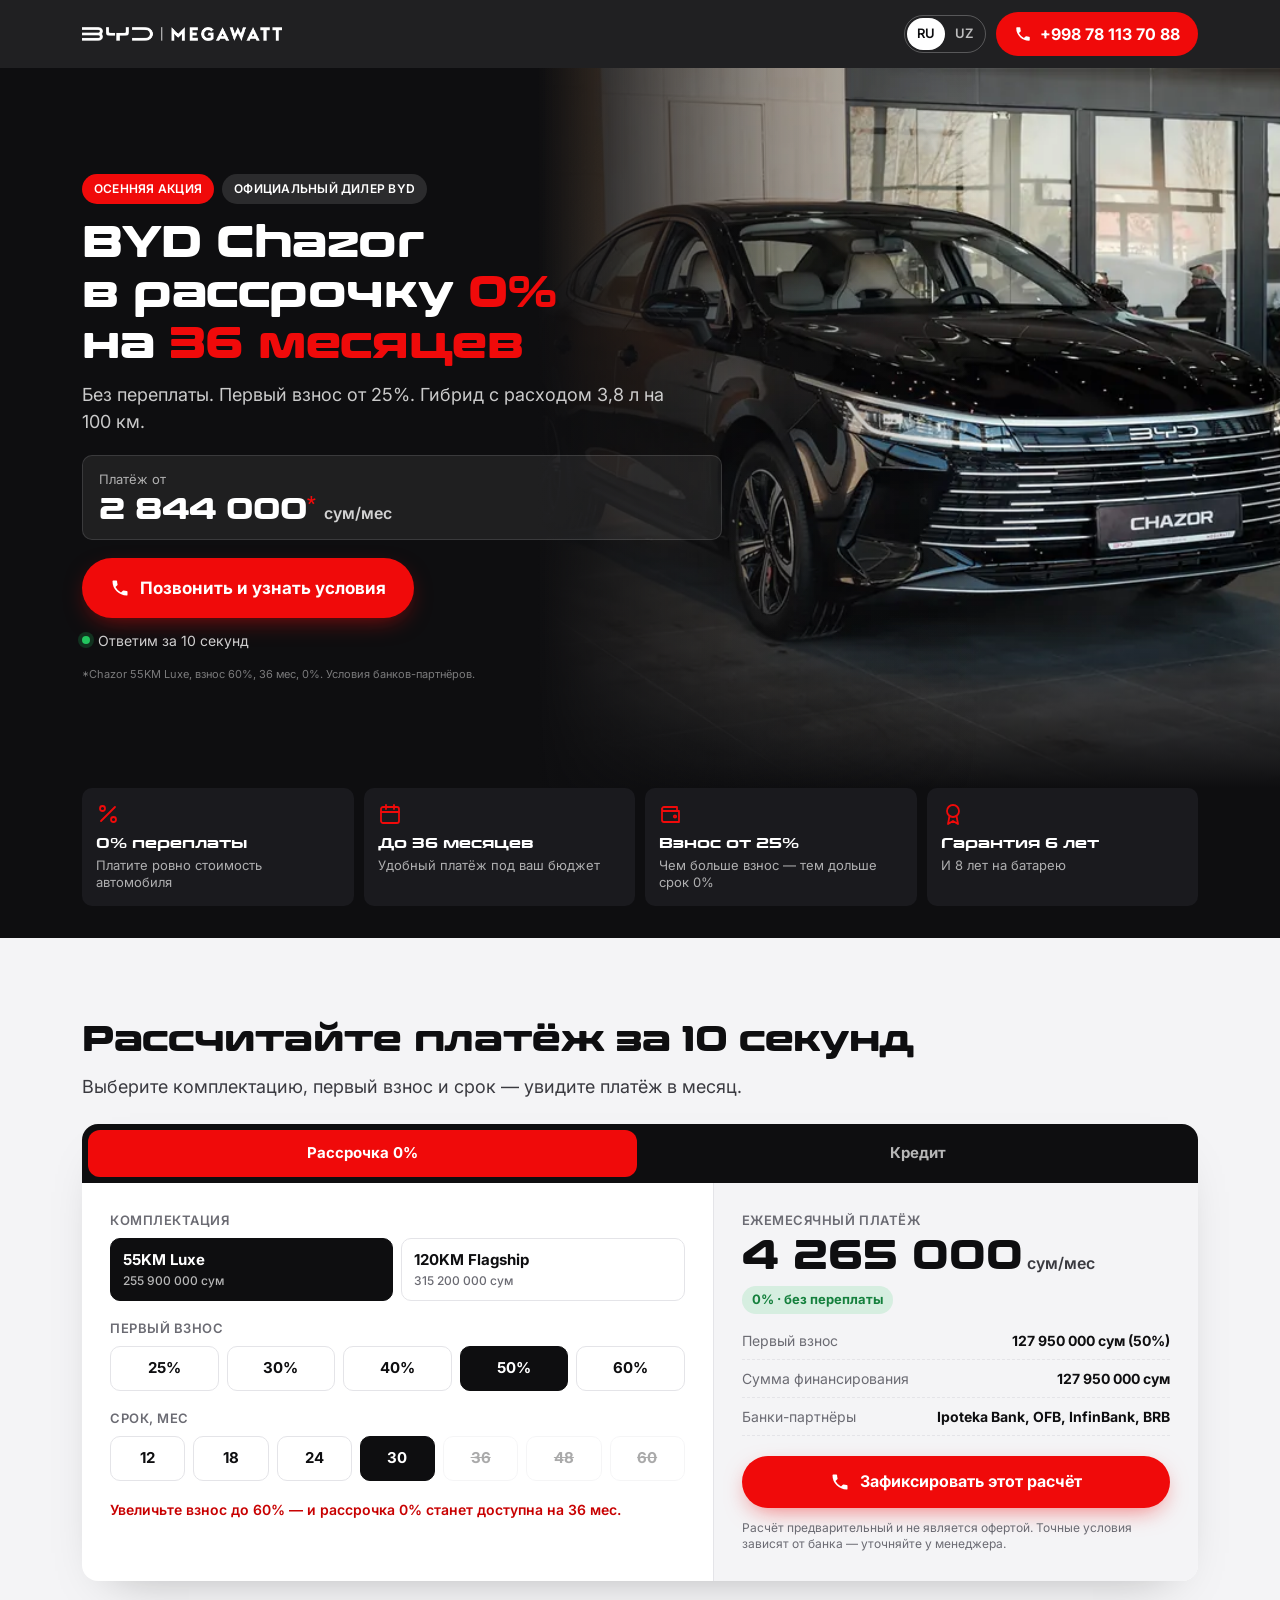
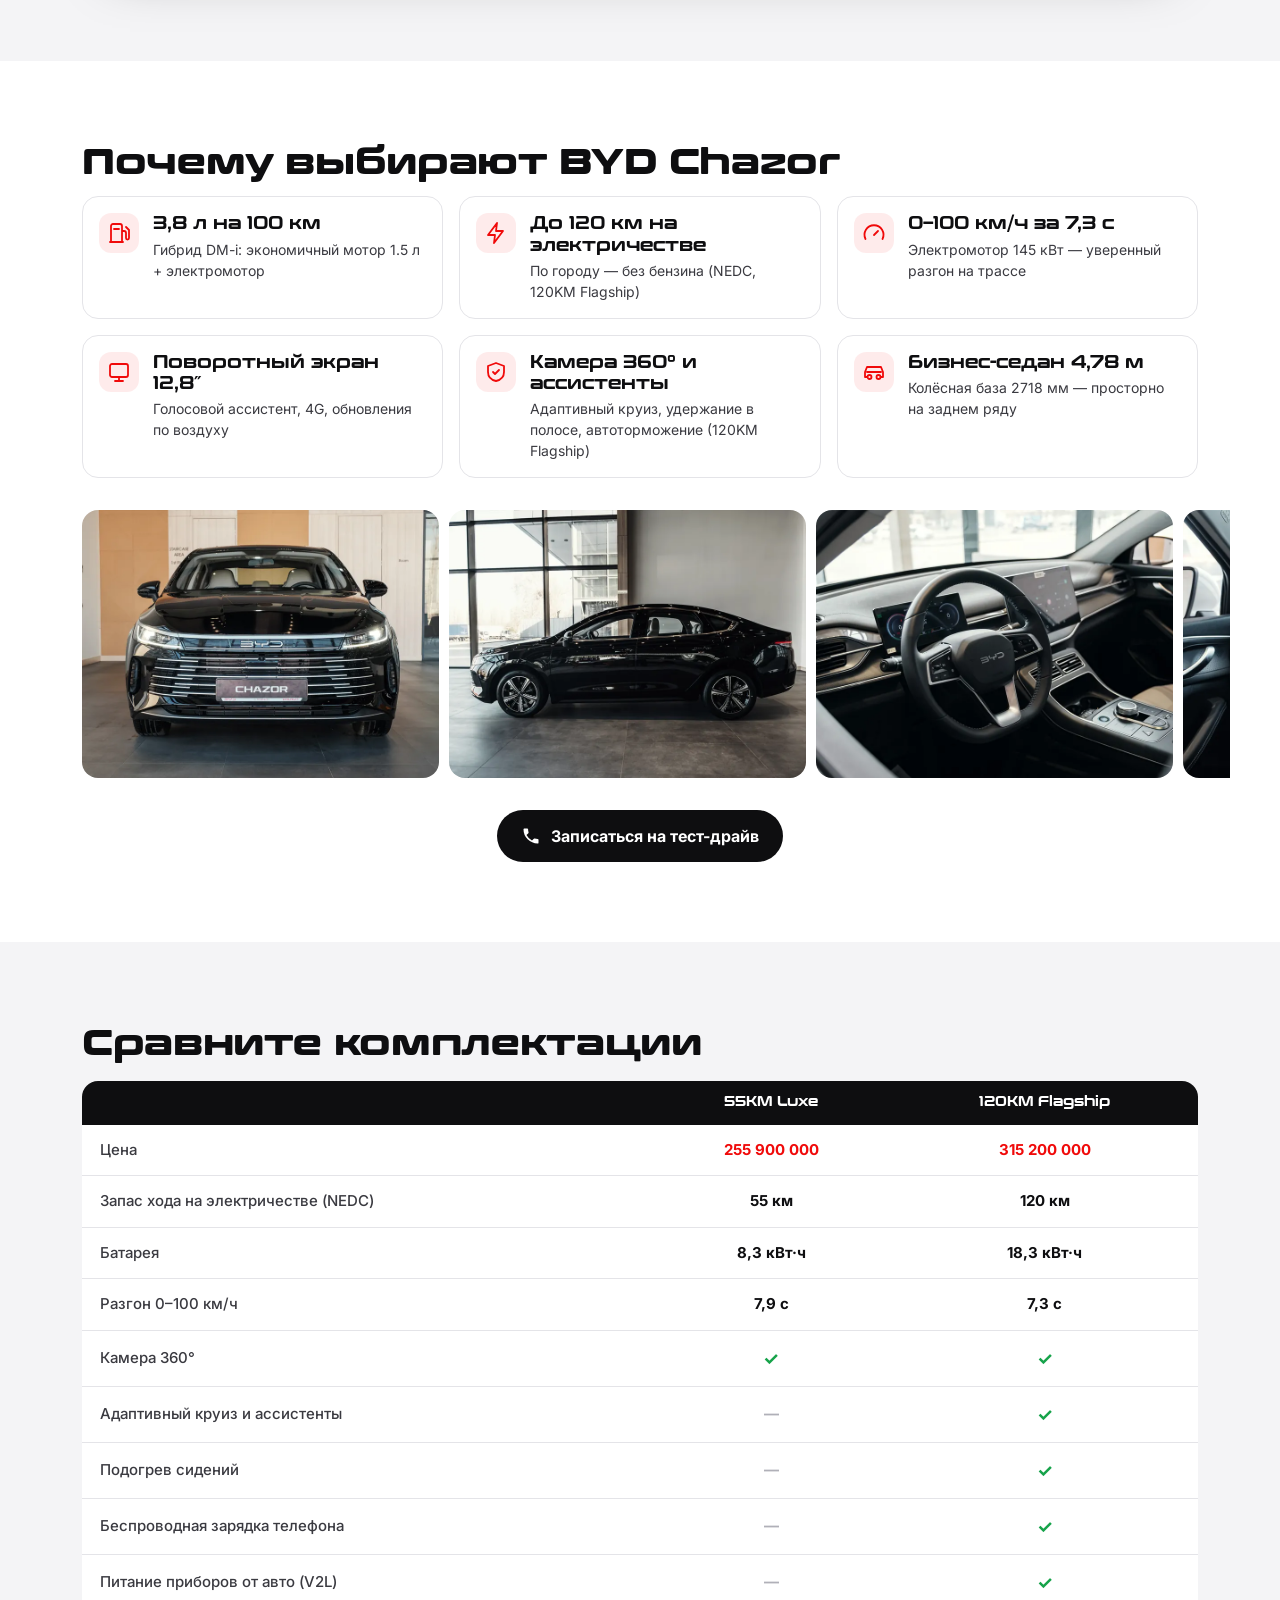
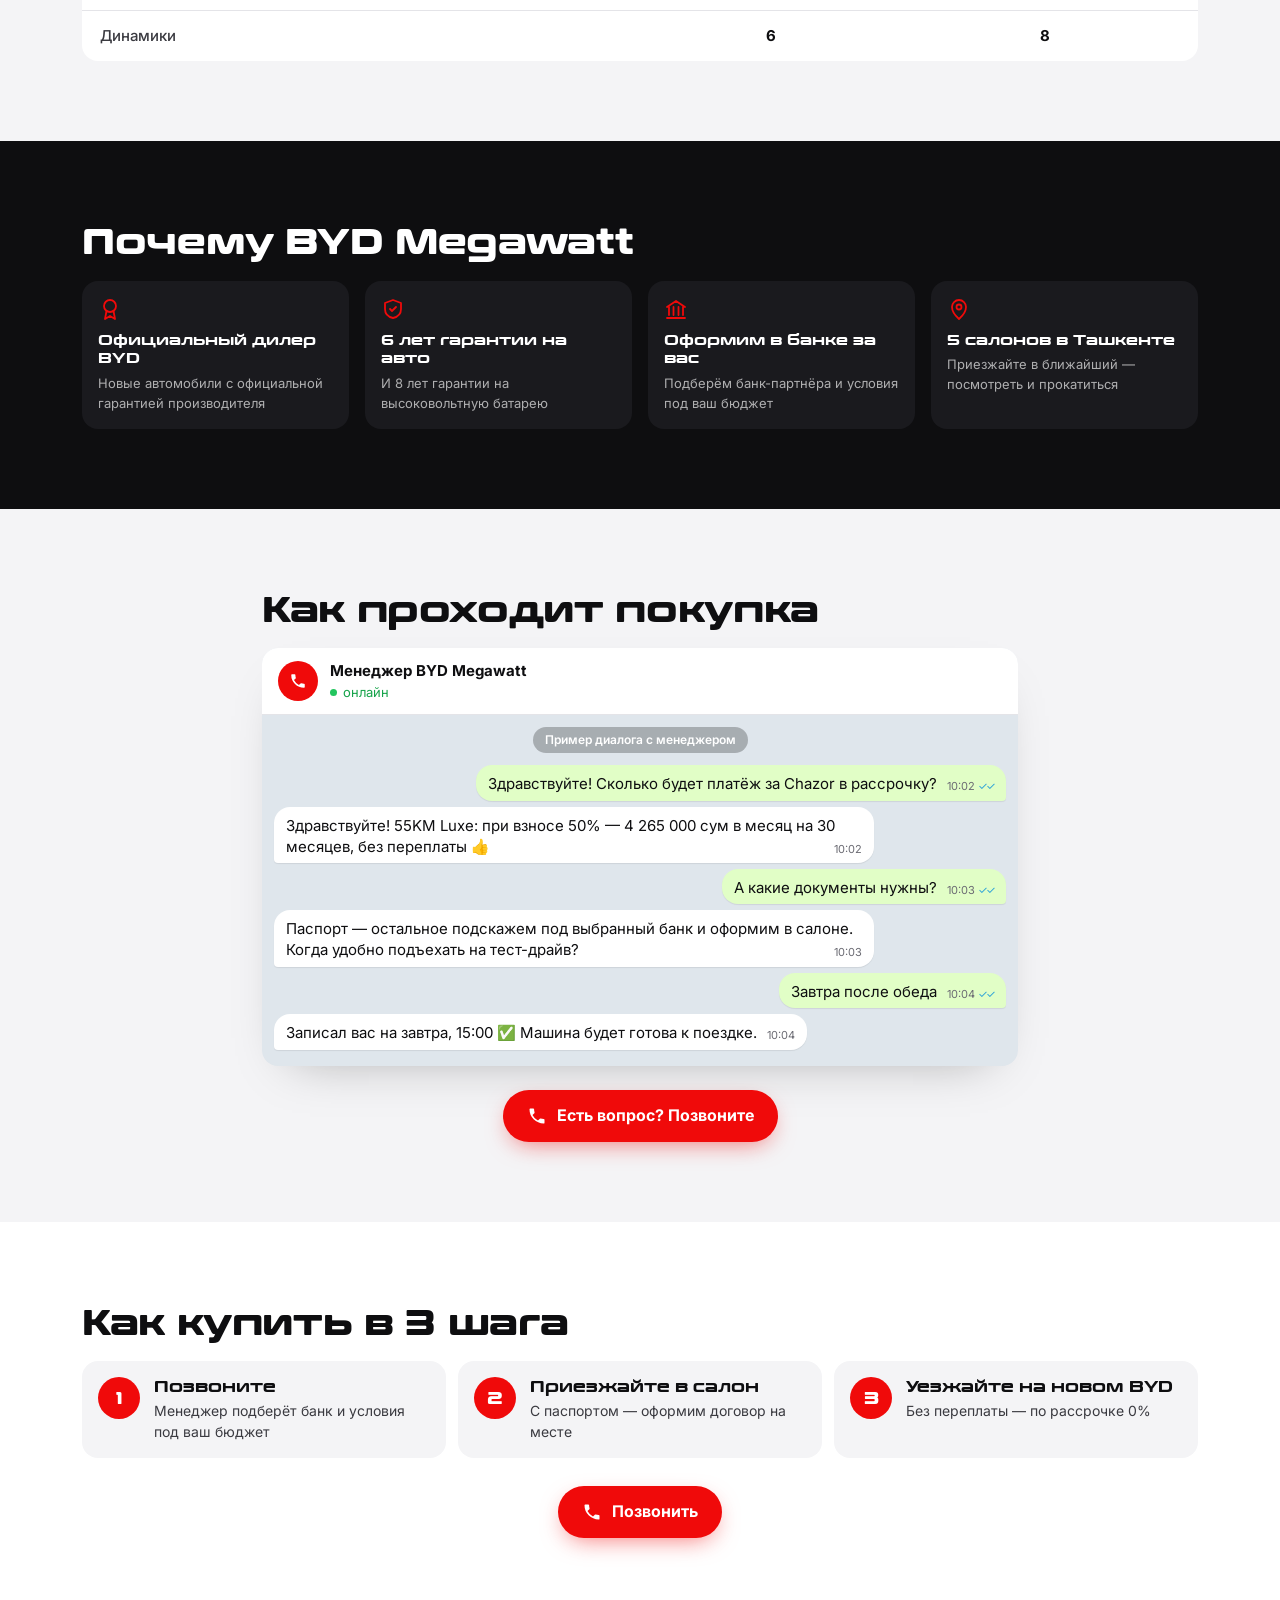
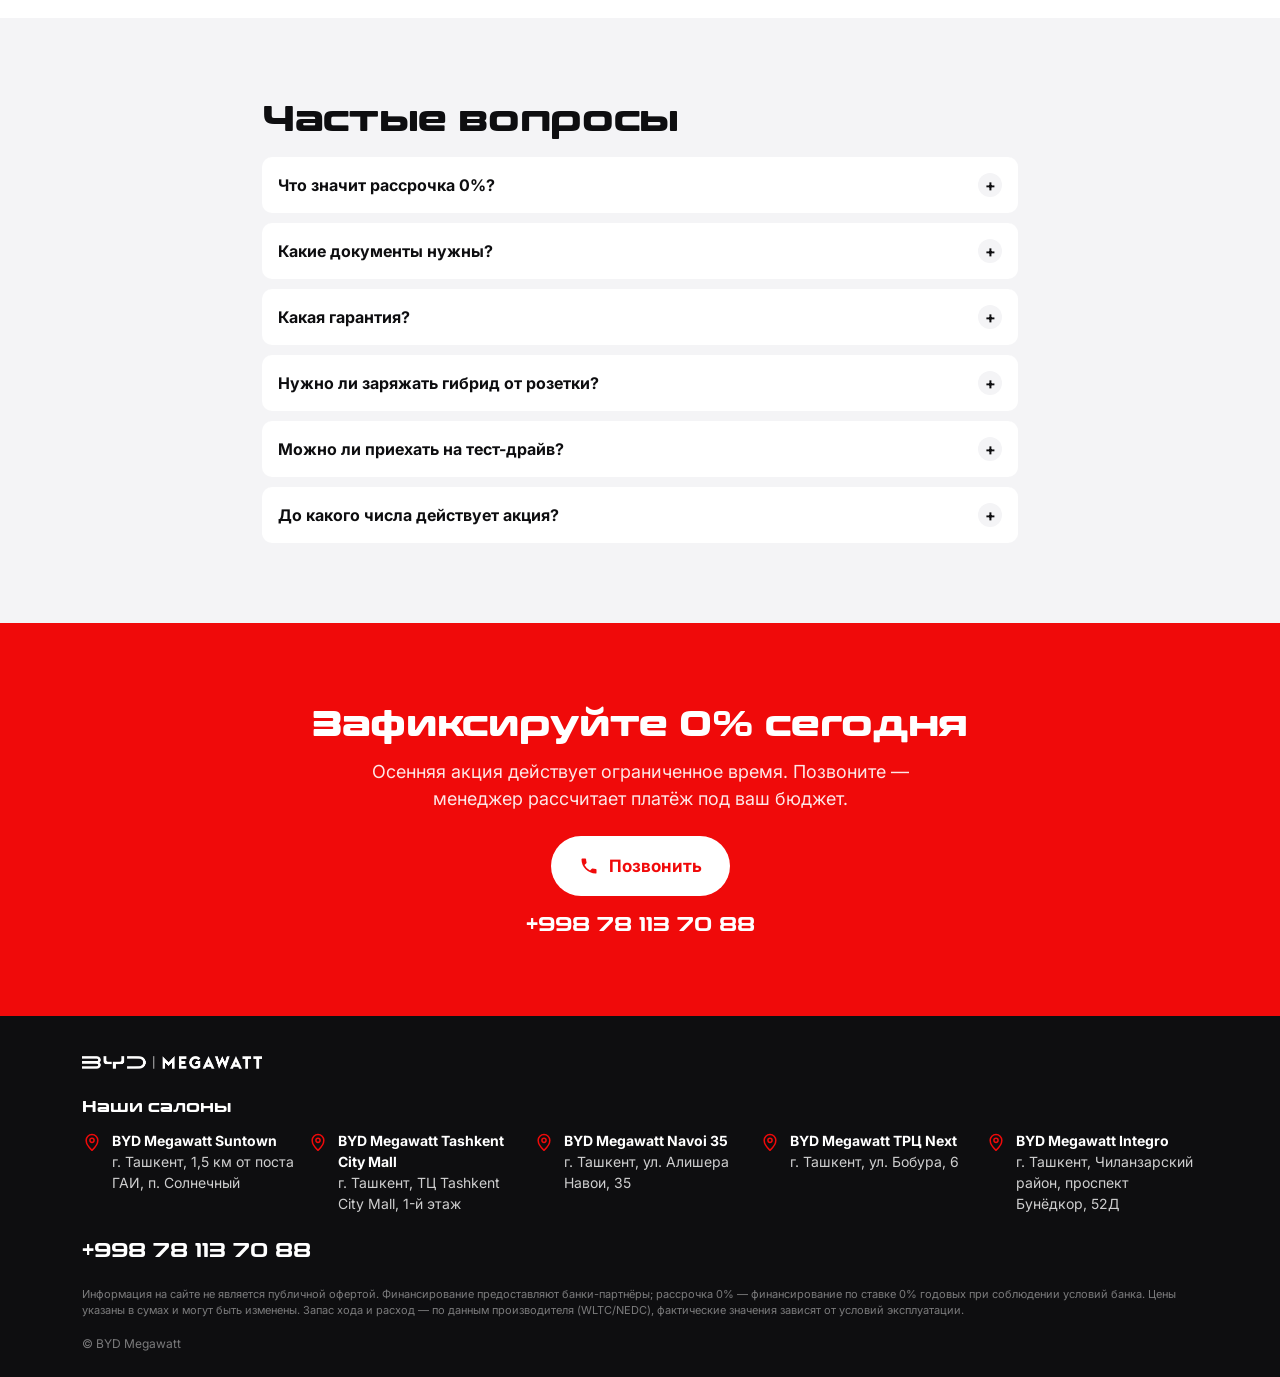
==== commit e3051455: "Пятый салон BYD Megawatt Integro, «5 салонов в Ташкенте» Адрес RU/UZ добавлен в ADDRESSES (подвал и " ====
--- a/chazor/index.html
+++ b/chazor/index.html
@@ -34,7 +34,7 @@
 <link rel="stylesheet" href="https://fonts.googleapis.com/css2?family=Inter:wght@400;500;600;700&display=swap">
 <link rel="preload" href="../assets/fonts/conthrax-hv.woff2" as="font" type="font/woff2" crossorigin>
 <link rel="stylesheet" href="../assets/css/style.css">
-<script type="application/ld+json">[{"@context": "https://schema.org", "@type": "AutoDealer", "name": "BYD Megawatt", "description": "Официальный дилер BYD в Ташкенте", "telephone": "+998781137088", "url": "https://nematovbekk-beep.github.io", "logo": "https://nematovbekk-beep.github.io/assets/img/brand/logo-red.png", "areaServed": "Tashkent", "department": [{"@type": "AutoDealer", "name": "BYD Megawatt Suntown", "telephone": "+998781137088", "address": {"@type": "PostalAddress", "streetAddress": "г. Ташкент, 1,5 км от поста ГАИ, п. Солнечный", "addressLocality": "Ташкент", "addressCountry": "UZ"}}, {"@type": "AutoDealer", "name": "BYD Megawatt Tashkent City Mall", "telephone": "+998781137088", "address": {"@type": "PostalAddress", "streetAddress": "г. Ташкент, ТЦ Tashkent City Mall, 1-й этаж", "addressLocality": "Ташкент", "addressCountry": "UZ"}}, {"@type": "AutoDealer", "name": "BYD Megawatt Navoi 35", "telephone": "+998781137088", "address": {"@type": "PostalAddress", "streetAddress": "г. Ташкент, ул. Алишера Навои, 35", "addressLocality": "Ташкент", "addressCountry": "UZ"}}, {"@type": "AutoDealer", "name": "BYD Megawatt ТРЦ Next", "telephone": "+998781137088", "address": {"@type": "PostalAddress", "streetAddress": "г. Ташкент, ул. Бобура, 6", "addressLocality": "Ташкент", "addressCountry": "UZ"}}]}, {"@context": "https://schema.org", "@type": "Car", "name": "BYD Chazor", "brand": {"@type": "Brand", "name": "BYD"}, "image": "https://nematovbekk-beep.github.io/assets/img/og/chazor.jpg", "offers": [{"@type": "Offer", "name": "BYD Chazor 55KM Luxe", "price": 255900000, "priceCurrency": "UZS", "availability": "https://schema.org/InStock", "seller": {"@type": "AutoDealer", "name": "BYD Megawatt"}}, {"@type": "Offer", "name": "BYD Chazor 120KM Flagship", "price": 315200000, "priceCurrency": "UZS", "availability": "https://schema.org/InStock", "seller": {"@type": "AutoDealer", "name": "BYD Megawatt"}}]}]</script>
+<script type="application/ld+json">[{"@context": "https://schema.org", "@type": "AutoDealer", "name": "BYD Megawatt", "description": "Официальный дилер BYD в Ташкенте", "telephone": "+998781137088", "url": "https://nematovbekk-beep.github.io", "logo": "https://nematovbekk-beep.github.io/assets/img/brand/logo-red.png", "areaServed": "Tashkent", "department": [{"@type": "AutoDealer", "name": "BYD Megawatt Suntown", "telephone": "+998781137088", "address": {"@type": "PostalAddress", "streetAddress": "г. Ташкент, 1,5 км от поста ГАИ, п. Солнечный", "addressLocality": "Ташкент", "addressCountry": "UZ"}}, {"@type": "AutoDealer", "name": "BYD Megawatt Tashkent City Mall", "telephone": "+998781137088", "address": {"@type": "PostalAddress", "streetAddress": "г. Ташкент, ТЦ Tashkent City Mall, 1-й этаж", "addressLocality": "Ташкент", "addressCountry": "UZ"}}, {"@type": "AutoDealer", "name": "BYD Megawatt Navoi 35", "telephone": "+998781137088", "address": {"@type": "PostalAddress", "streetAddress": "г. Ташкент, ул. Алишера Навои, 35", "addressLocality": "Ташкент", "addressCountry": "UZ"}}, {"@type": "AutoDealer", "name": "BYD Megawatt ТРЦ Next", "telephone": "+998781137088", "address": {"@type": "PostalAddress", "streetAddress": "г. Ташкент, ул. Бобура, 6", "addressLocality": "Ташкент", "addressCountry": "UZ"}}, {"@type": "AutoDealer", "name": "BYD Megawatt Integro", "telephone": "+998781137088", "address": {"@type": "PostalAddress", "streetAddress": "г. Ташкент, Чиланзарский район, проспект Бунёдкор, 52Д", "addressLocality": "Ташкент", "addressCountry": "UZ"}}]}, {"@context": "https://schema.org", "@type": "Car", "name": "BYD Chazor", "brand": {"@type": "Brand", "name": "BYD"}, "image": "https://nematovbekk-beep.github.io/assets/img/og/chazor.jpg", "offers": [{"@type": "Offer", "name": "BYD Chazor 55KM Luxe", "price": 255900000, "priceCurrency": "UZS", "availability": "https://schema.org/InStock", "seller": {"@type": "AutoDealer", "name": "BYD Megawatt"}}, {"@type": "Offer", "name": "BYD Chazor 120KM Flagship", "price": 315200000, "priceCurrency": "UZS", "availability": "https://schema.org/InStock", "seller": {"@type": "AutoDealer", "name": "BYD Megawatt"}}]}]</script>
 <script>window.SITE={"phone": "+998781137088", "gtm_id": "", "ga4_id": "", "fb_pixel_id": "", "ym_id": ""};window.MODEL="chazor";</script>
 <script src="../assets/js/analytics.js"></script>
 </head>
@@ -144,7 +144,7 @@
       <li><svg viewBox="0 0 24 24" aria-hidden="true"><circle cx="12" cy="9" r="6"/><path d="m8.5 14-1.5 8 5-3 5 3-1.5-8"/></svg><b data-i18n="w1t">Официальный дилер BYD</b><span data-i18n="w1d">Новые автомобили с официальной гарантией производителя</span></li>
       <li><svg viewBox="0 0 24 24" aria-hidden="true"><path d="M12 3 4 6v6c0 5 3.5 8 8 9 4.5-1 8-4 8-9V6z"/><path d="m9 12 2 2 4-4"/></svg><b data-i18n="w2t">6 лет гарантии на авто</b><span data-i18n="w2d">И 8 лет гарантии на высоковольтную батарею</span></li>
       <li><svg viewBox="0 0 24 24" aria-hidden="true"><path d="M3 10 12 4l9 6M5 10v8M9.5 10v8M14.5 10v8M19 10v8M3 21h18"/></svg><b data-i18n="w3t">Оформим в банке за вас</b><span data-i18n="w3d">Подберём банк-партнёра и условия под ваш бюджет</span></li>
-      <li><svg viewBox="0 0 24 24" aria-hidden="true"><path d="M12 22s7-6.2 7-12a7 7 0 1 0-14 0c0 5.8 7 12 7 12z"/><circle cx="12" cy="10" r="2.5"/></svg><b data-i18n="w4t">4 салона в Ташкенте</b><span data-i18n="w4d">Приезжайте в ближайший — посмотреть и прокатиться</span></li>
+      <li><svg viewBox="0 0 24 24" aria-hidden="true"><path d="M12 22s7-6.2 7-12a7 7 0 1 0-14 0c0 5.8 7 12 7 12z"/><circle cx="12" cy="10" r="2.5"/></svg><b data-i18n="w4t">5 салонов в Ташкенте</b><span data-i18n="w4d">Приезжайте в ближайший — посмотреть и прокатиться</span></li>
     </ul>
   </div>
 </section>
@@ -195,7 +195,7 @@
   <div class="wrap">
     <a href="https://byd.megawatt.uz/" target="_blank" rel="noopener" data-site="footer"><img class="foot__logo" src="../assets/img/brand/logo-white.png" width="705" height="49" alt="BYD Megawatt" loading="lazy"></a>
     <h2 class="foot__h" data-i18n="addrTitle">Наши салоны</h2>
-    <ul class="addr"><li><svg viewBox="0 0 24 24" aria-hidden="true"><path d="M12 22s7-6.2 7-12a7 7 0 1 0-14 0c0 5.8 7 12 7 12z"/><circle cx="12" cy="10" r="2.5"/></svg><div><b>BYD Megawatt Suntown</b><span data-i18n="addr0">г. Ташкент, 1,5 км от поста ГАИ, п. Солнечный</span></div></li><li><svg viewBox="0 0 24 24" aria-hidden="true"><path d="M12 22s7-6.2 7-12a7 7 0 1 0-14 0c0 5.8 7 12 7 12z"/><circle cx="12" cy="10" r="2.5"/></svg><div><b>BYD Megawatt Tashkent City Mall</b><span data-i18n="addr1">г. Ташкент, ТЦ Tashkent City Mall, 1-й этаж</span></div></li><li><svg viewBox="0 0 24 24" aria-hidden="true"><path d="M12 22s7-6.2 7-12a7 7 0 1 0-14 0c0 5.8 7 12 7 12z"/><circle cx="12" cy="10" r="2.5"/></svg><div><b>BYD Megawatt Navoi 35</b><span data-i18n="addr2">г. Ташкент, ул. Алишера Навои, 35</span></div></li><li><svg viewBox="0 0 24 24" aria-hidden="true"><path d="M12 22s7-6.2 7-12a7 7 0 1 0-14 0c0 5.8 7 12 7 12z"/><circle cx="12" cy="10" r="2.5"/></svg><div><b>BYD Megawatt ТРЦ Next</b><span data-i18n="addr3">г. Ташкент, ул. Бобура, 6</span></div></li></ul>
+    <ul class="addr"><li><svg viewBox="0 0 24 24" aria-hidden="true"><path d="M12 22s7-6.2 7-12a7 7 0 1 0-14 0c0 5.8 7 12 7 12z"/><circle cx="12" cy="10" r="2.5"/></svg><div><b>BYD Megawatt Suntown</b><span data-i18n="addr0">г. Ташкент, 1,5 км от поста ГАИ, п. Солнечный</span></div></li><li><svg viewBox="0 0 24 24" aria-hidden="true"><path d="M12 22s7-6.2 7-12a7 7 0 1 0-14 0c0 5.8 7 12 7 12z"/><circle cx="12" cy="10" r="2.5"/></svg><div><b>BYD Megawatt Tashkent City Mall</b><span data-i18n="addr1">г. Ташкент, ТЦ Tashkent City Mall, 1-й этаж</span></div></li><li><svg viewBox="0 0 24 24" aria-hidden="true"><path d="M12 22s7-6.2 7-12a7 7 0 1 0-14 0c0 5.8 7 12 7 12z"/><circle cx="12" cy="10" r="2.5"/></svg><div><b>BYD Megawatt Navoi 35</b><span data-i18n="addr2">г. Ташкент, ул. Алишера Навои, 35</span></div></li><li><svg viewBox="0 0 24 24" aria-hidden="true"><path d="M12 22s7-6.2 7-12a7 7 0 1 0-14 0c0 5.8 7 12 7 12z"/><circle cx="12" cy="10" r="2.5"/></svg><div><b>BYD Megawatt ТРЦ Next</b><span data-i18n="addr3">г. Ташкент, ул. Бобура, 6</span></div></li><li><svg viewBox="0 0 24 24" aria-hidden="true"><path d="M12 22s7-6.2 7-12a7 7 0 1 0-14 0c0 5.8 7 12 7 12z"/><circle cx="12" cy="10" r="2.5"/></svg><div><b>BYD Megawatt Integro</b><span data-i18n="addr4">г. Ташкент, Чиланзарский район, проспект Бунёдкор, 52Д</span></div></li></ul>
     <p class="foot__phone"><a href="tel:+998781137088" data-call="footer">+998 78 113 70 88</a></p>
     <p class="foot__legal" data-i18n="legal">Информация на сайте не является публичной офертой. Финансирование предоставляют банки-партнёры; рассрочка 0% — финансирование по ставке 0% годовых при соблюдении условий банка. Цены указаны в сумах и могут быть изменены. Запас хода и расход — по данным производителя (WLTC/NEDC), фактические значения зависят от условий эксплуатации.</p>
     <p class="foot__copy">© BYD Megawatt</p>
@@ -204,7 +204,7 @@
 
 <div class="sticky"><a class="btn btn--red btn--block" href="tel:+998781137088" data-call="sticky"><svg viewBox="0 0 24 24" aria-hidden="true"><path d="M6.6 10.8a15.2 15.2 0 0 0 6.6 6.6l2.2-2.2a1 1 0 0 1 1-.25 11.4 11.4 0 0 0 3.6.57 1 1 0 0 1 1 1V20a1 1 0 0 1-1 1A17 17 0 0 1 3 4a1 1 0 0 1 1-1h3.5a1 1 0 0 1 1 1c0 1.25.2 2.45.57 3.57a1 1 0 0 1-.25 1z"/></svg><span data-i18n="callShort">Позвонить · 0%</span></a></div>
 
-<script type="application/json" id="i18n">{"ru": {"call": "Позвонить", "callShort": "Позвонить · 0%", "dealer": "Официальный дилер BYD", "promo": "Осенняя акция", "heroCta": "Позвонить и узнать условия", "heroNote": "Ответим за 10 секунд", "payFrom": "Платёж от", "perMonth": "сум/мес", "b1t": "0% переплаты", "b1d": "Платите ровно стоимость автомобиля", "b3t": "Взнос от 25%", "b3d": "Чем больше взнос — тем дольше срок 0%", "b4t": "Гарантия 6 лет", "b4d": "И 8 лет на батарею", "calcTitle": "Рассчитайте платёж за 10 секунд", "calcLead": "Выберите комплектацию, первый взнос и срок — увидите платёж в месяц.", "tabInst": "Рассрочка 0%", "tabCredit": "Кредит", "trim": "Комплектация", "down": "Первый взнос", "term": "Срок, мес", "monthly": "Ежемесячный платёж", "downSum": "Первый взнос", "loanSum": "Сумма финансирования", "rate": "Ставка", "overpay": "Переплата", "noOverpay": "без переплаты", "sum": "сум", "mo": "мес", "hintUp": "Увеличьте взнос до {p}% — и рассрочка 0% станет доступна на {m} мес.", "hintMax": "Максимальный срок рассрочки 0% при этом взносе — {m} мес. Дольше — во вкладке «Кредит».", "banks": "Банки-партнёры", "calcCta": "Зафиксировать этот расчёт", "calcNote": "Расчёт предварительный и не является офертой. Точные условия зависят от банка — уточняйте у менеджера.", "testDrive": "Записаться на тест-драйв", "compareTitle": "Сравните комплектации", "price": "Цена", "videoTitle": "Смотрите сами", "videoReview": "Обзор от Вадима Суцепина", "videoClient": "Отзыв владельца", "whyTitle": "Почему BYD Megawatt", "w1t": "Официальный дилер BYD", "w1d": "Новые автомобили с официальной гарантией производителя", "w2t": "6 лет гарантии на авто", "w2d": "И 8 лет гарантии на высоковольтную батарею", "w3t": "Оформим в банке за вас", "w3d": "Подберём банк-партнёра и условия под ваш бюджет", "w4t": "4 салона в Ташкенте", "w4d": "Приезжайте в ближайший — посмотреть и прокатиться", "stepsTitle": "Как купить в 3 шага", "s1t": "Позвоните", "s1d": "Менеджер подберёт банк и условия под ваш бюджет", "s2t": "Приезжайте в салон", "s2d": "С паспортом — оформим договор на месте", "s3t": "Уезжайте на новом BYD", "s3d": "Без переплаты — по рассрочке 0%", "faqTitle": "Частые вопросы", "q1": "Что значит рассрочка 0%?", "a1": "Вы платите только стоимость автомобиля — без процентов. Срок рассрочки 0% зависит от первого взноса: чем больше взнос, тем дольше срок. Посчитайте в калькуляторе выше.", "q2": "Какие документы нужны?", "a2": "Для оформления нужен паспорт (ID-карта). Точный список зависит от выбранного банка — менеджер подскажет по телефону.", "q3": "Какая гарантия?", "a3": "6 лет на автомобиль и 8 лет на высоковольтную батарею. Обслуживание — у официального дилера BYD Megawatt.", "q4": "Нужно ли заряжать гибрид от розетки?", "a4": "Не обязательно. DM-i заряжает батарею на ходу — от двигателя и при торможении. Зарядка от розетки просто позволит больше ездить на электричестве и экономить на топливе.", "q5": "Можно ли приехать на тест-драйв?", "a5": "Да. Позвоните — менеджер запишет вас на удобное время в ближайший салон.", "q6": "До какого числа действует акция?", "a6": "Осенняя акция действует ограниченное время. О её завершении банк объявит отдельно — актуальные условия уточняйте по телефону.", "finalTitle": "Зафиксируйте 0% сегодня", "finalText": "Осенняя акция действует ограниченное время. Позвоните — менеджер рассчитает платёж под ваш бюджет.", "addrTitle": "Наши салоны", "legal": "Информация на сайте не является публичной офертой. Финансирование предоставляют банки-партнёры; рассрочка 0% — финансирование по ставке 0% годовых при соблюдении условий банка. Цены указаны в сумах и могут быть изменены. Запас хода и расход — по данным производителя (WLTC/NEDC), фактические значения зависят от условий эксплуатации.", "sTitleInst": "{model} в&nbsp;рассрочку <em>0%</em> на&nbsp;<em>{term}&nbsp;{months}</em>", "sSubInst": "Без переплаты. Первый взнос от {down}%. {tail}", "sFootInst": "*{trim}, взнос {down}%, {term} мес, 0%. Условия банков-партнёров.", "sTitleDown": "{model}: первый взнос <em>{down}%</em> и&nbsp;рассрочка <em>0%</em>", "sSubDown": "Без переплаты — до {term}&nbsp;{months}. {tail}", "sTitleCredit": "{model} в&nbsp;кредит на&nbsp;<em>{term}&nbsp;{months}</em>", "sSubCredit": "Ставка от {rate}% при взносе {down}%. {tail}", "sFootCredit": "*{trim}, взнос {down}%, {term} мес, ставка {rate}%. Условия банков-партнёров.", "monthsFew": "месяца", "monthsMany": "месяцев", "chatTitle": "Как проходит покупка", "chatLabel": "Пример диалога с менеджером", "chatManager": "Менеджер BYD Megawatt", "chatOnline": "онлайн", "c3": "А какие документы нужны?", "c4": "Паспорт — остальное подскажем под выбранный банк и оформим в салоне. Когда удобно подъехать на тест-драйв?", "c5": "Завтра после обеда", "c6": "Записал вас на завтра, 15:00 ✅ Машина будет готова к поездке.", "chatCta": "Есть вопрос? Позвоните", "reviewsTitle": "Отзывы владельцев", "choose": "Выберите модель", "more": "Подробнее", "yes": "✓", "no": "—", "metaTitle": "BYD Chazor в рассрочку 0% до 36 месяцев — BYD Megawatt", "metaDesc": "BYD Chazor — гибрид DM-i, 3,8 л на 100 км. Рассрочка 0% до 36 месяцев, взнос от 25%. Официальный дилер BYD Megawatt в Ташкенте. Звоните: +998 78 113 70 88.", "heroTitle": "BYD Chazor в&nbsp;рассрочку <em>0%</em> на&nbsp;<em>36&nbsp;месяцев</em>", "heroSub": "Без переплаты. Первый взнос от 25%. Гибрид с расходом 3,8&nbsp;л на 100&nbsp;км.", "heroFoot": "*Chazor 55KM Luxe, взнос 60%, 36 мес, 0%. Условия банков-партнёров.", "heroTail": "Гибрид с расходом 3,8&nbsp;л на 100&nbsp;км.", "c1": "Здравствуйте! Сколько будет платёж за Chazor в рассрочку?", "b2t": "До 36 месяцев", "b2d": "Удобный платёж под ваш бюджет", "featTitle": "Почему выбирают BYD Chazor", "f1t": "3,8 л на 100 км", "f1d": "Гибрид DM-i: экономичный мотор 1.5 л + электромотор", "f2t": "До 120 км на электричестве", "f2d": "По городу — без бензина (NEDC, 120KM Flagship)", "f3t": "0–100 км/ч за 7,3 с", "f3d": "Электромотор 145 кВт — уверенный разгон на трассе", "f4t": "Поворотный экран 12,8″", "f4d": "Голосовой ассистент, 4G, обновления по воздуху", "f5t": "Камера 360° и ассистенты", "f5d": "Адаптивный круиз, удержание в полосе, автоторможение (120KM Flagship)", "f6t": "Бизнес-седан 4,78 м", "f6d": "Колёсная база 2718 мм — просторно на заднем ряду", "cmp0a": "55 км", "cmp0b": "120 км", "cmp0": "Запас хода на электричестве (NEDC)", "cmp1a": "8,3 кВт·ч", "cmp1b": "18,3 кВт·ч", "cmp1": "Батарея", "cmp2a": "7,9 с", "cmp2b": "7,3 с", "cmp2": "Разгон 0–100 км/ч", "cmp3": "Камера 360°", "cmp4": "Адаптивный круиз и ассистенты", "cmp5": "Подогрев сидений", "cmp6": "Беспроводная зарядка телефона", "cmp7": "Питание приборов от авто (V2L)", "cmp8a": "6", "cmp8b": "8", "cmp8": "Динамики", "addr0": "г. Ташкент, 1,5 км от поста ГАИ, п. Солнечный", "addr1": "г. Ташкент, ТЦ Tashkent City Mall, 1-й этаж", "addr2": "г. Ташкент, ул. Алишера Навои, 35", "addr3": "г. Ташкент, ул. Бобура, 6", "c2": "Здравствуйте! 55KM Luxe: при взносе 50% — 4 265 000 сум в месяц на 30 месяцев, без переплаты 👍"}, "uz": {"call": "Qo‘ng‘iroq qilish", "callShort": "Qo‘ng‘iroq · 0%", "dealer": "BYD rasmiy dileri", "promo": "Kuzgi aksiya", "heroCta": "Qo‘ng‘iroq qilib, shartlarni bilish", "heroNote": "10 soniyada javob beramiz", "payFrom": "Oylik to‘lov — eng kami", "perMonth": "so‘m/oy", "b1t": "0% ortiqcha to‘lov", "b1d": "Faqat avtomobil narxini to‘laysiz", "b3t": "Boshlang‘ich to‘lov 25% dan", "b3d": "To‘lov qancha ko‘p bo‘lsa, 0% muddati shuncha uzun", "b4t": "6 yil kafolat", "b4d": "Batareyaga esa 8 yil", "calcTitle": "To‘lovni 10 soniyada hisoblang", "calcLead": "Komplektatsiya, boshlang‘ich to‘lov va muddatni tanlang — oylik to‘lovni ko‘rasiz.", "tabInst": "0% muddatli to‘lov", "tabCredit": "Kredit", "trim": "Komplektatsiya", "down": "Boshlang‘ich to‘lov", "term": "Muddat, oy", "monthly": "Oylik to‘lov", "downSum": "Boshlang‘ich to‘lov", "loanSum": "Moliyalashtirish summasi", "rate": "Stavka", "overpay": "Ortiqcha to‘lov", "noOverpay": "ortiqcha to‘lovsiz", "sum": "so‘m", "mo": "oy", "hintUp": "Boshlang‘ich to‘lovni {p}% gacha oshiring — 0% muddat {m} oyga uzayadi.", "hintMax": "Ushbu to‘lovda 0% muddatning eng ko‘pi — {m} oy. Uzoqroq muddat — «Kredit» bo‘limida.", "banks": "Hamkor banklar", "calcCta": "Ushbu hisob-kitobni band qilish", "calcNote": "Hisob-kitob taxminiy va oferta hisoblanmaydi. Aniq shartlar bankka bog‘liq — menejerdan aniqlang.", "testDrive": "Test-drayvga yozilish", "compareTitle": "Komplektatsiyalarni solishtiring", "price": "Narxi", "videoTitle": "O‘zingiz ko‘ring", "videoReview": "Vadim Sutsepin sharhi", "videoClient": "Egasining fikri", "whyTitle": "Nega BYD Megawatt", "w1t": "BYD rasmiy dileri", "w1d": "Ishlab chiqaruvchining rasmiy kafolati bilan yangi avtomobillar", "w2t": "Avtomobilga 6 yil kafolat", "w2d": "Yuqori voltli batareyaga esa 8 yil kafolat", "w3t": "Bankda biz rasmiylashtiramiz", "w3d": "Byudjetingizga mos hamkor bank va shartlarni tanlaymiz", "w4t": "Toshkentda 4 ta salon", "w4d": "Eng yaqiniga keling — ko‘rib, haydab ko‘ring", "stepsTitle": "3 qadamda xarid", "s1t": "Qo‘ng‘iroq qiling", "s1d": "Menejer byudjetingizga mos bank va shartlarni tanlaydi", "s2t": "Salonga keling", "s2d": "Pasport bilan — shartnomani joyida tuzamiz", "s3t": "Yangi BYD bilan qayting", "s3d": "Ortiqcha to‘lovsiz — 0% muddatli to‘lov bilan", "faqTitle": "Ko‘p beriladigan savollar", "q1": "0% muddatli to‘lov nima degani?", "a1": "Siz faqat avtomobil narxini to‘laysiz — foizsiz. 0% muddati boshlang‘ich to‘lovga bog‘liq: to‘lov qancha ko‘p bo‘lsa, muddat shuncha uzun. Yuqoridagi kalkulyatorda hisoblang.", "q2": "Qanday hujjatlar kerak?", "a2": "Rasmiylashtirish uchun pasport (ID-karta) kerak. Aniq ro‘yxat tanlangan bankka bog‘liq — menejer telefonda aytib beradi.", "q3": "Kafolat qanday?", "a3": "Avtomobilga 6 yil va yuqori voltli batareyaga 8 yil. Xizmat ko‘rsatish — BYD Megawatt rasmiy dilerida.", "q4": "Gibridni rozetkadan quvvatlash shartmi?", "a4": "Shart emas. DM-i batareyani yurish paytida — dvigateldan va tormozlashda quvvatlaydi. Rozetkadan quvvatlash esa elektrda ko‘proq yurish va yoqilg‘ini tejash imkonini beradi.", "q5": "Test-drayvga kelsa bo‘ladimi?", "a5": "Ha. Qo‘ng‘iroq qiling — menejer sizni qulay vaqtga eng yaqin salonga yozib qo‘yadi.", "q6": "Aksiya qachongacha amal qiladi?", "a6": "Kuzgi aksiya cheklangan muddatda amal qiladi. Tugashi alohida e’lon qilinadi — joriy shartlarni telefon orqali aniqlang.", "finalTitle": "0% ni bugun band qiling", "finalText": "Kuzgi aksiya cheklangan muddatda amal qiladi. Qo‘ng‘iroq qiling — menejer byudjetingizga mos to‘lovni hisoblaydi.", "addrTitle": "Bizning salonlar", "legal": "Saytdagi ma’lumotlar ommaviy oferta hisoblanmaydi. Moliyalashtirishni hamkor banklar taqdim etadi; 0% muddatli to‘lov — bank shartlariga rioya qilingan holda yillik 0% stavkali moliyalashtirish. Narxlar so‘mda ko‘rsatilgan va o‘zgarishi mumkin. Yurish masofasi va sarf — ishlab chiqaruvchi ma’lumotlari (WLTC/NEDC), haqiqiy ko‘rsatkichlar foydalanish sharoitiga bog‘liq.", "sTitleInst": "{model} — <em>{term}&nbsp;oy</em>ga <em>0%</em> muddatli to‘lov", "sSubInst": "Ortiqcha to‘lovsiz. Boshlang‘ich to‘lov {down}% dan. {tail}", "sFootInst": "*{trim}, {down}% boshlang‘ich to‘lov, {term} oy, 0%. Hamkor banklar shartlari.", "sTitleDown": "{model}: boshlang‘ich to‘lov <em>{down}%</em> va <em>0%</em> muddatli to‘lov", "sSubDown": "Ortiqcha to‘lovsiz — {term}&nbsp;oygacha. {tail}", "sTitleCredit": "{model} — <em>{term}&nbsp;oy</em>ga kredit", "sSubCredit": "{down}% boshlang‘ich to‘lovda stavka {rate}% dan. {tail}", "sFootCredit": "*{trim}, {down}% boshlang‘ich to‘lov, {term} oy, stavka {rate}%. Hamkor banklar shartlari.", "monthsFew": "oy", "monthsMany": "oy", "chatTitle": "Xarid qanday o‘tadi", "chatLabel": "Menejer bilan muloqot namunasi", "chatManager": "BYD Megawatt menejeri", "chatOnline": "onlayn", "c3": "Qanday hujjatlar kerak?", "c4": "Pasport — qolganini tanlangan bank bo‘yicha aytib, salonda rasmiylashtiramiz. Test-drayvga qachon kelish qulay?", "c5": "Ertaga tushdan keyin", "c6": "Sizni ertaga soat 15:00 ga yozdim ✅ Avtomobil sinovga tayyor bo‘ladi.", "chatCta": "Savol bormi? Qo‘ng‘iroq qiling", "reviewsTitle": "Egalarining fikrlari", "choose": "Modelni tanlang", "more": "Batafsil", "yes": "✓", "no": "—", "metaTitle": "BYD Chazor — 36 oygacha 0% muddatli to‘lov — BYD Megawatt", "metaDesc": "BYD Chazor — DM-i gibrid, 100 km ga 3,8 l. 36 oygacha 0% muddatli to‘lov, boshlang‘ich to‘lov 25% dan. Toshkentdagi BYD Megawatt rasmiy dileri. Qo‘ng‘iroq qiling: +998 78 113 70 88.", "heroTitle": "BYD Chazor — <em>36&nbsp;oygacha</em> <em>0%</em> muddatli to‘lov", "heroSub": "Ortiqcha to‘lovsiz. Boshlang‘ich to‘lov 25% dan. 100&nbsp;km ga 3,8&nbsp;l sarflaydigan gibrid.", "heroFoot": "*Chazor 55KM Luxe, 60% boshlang‘ich to‘lov, 36 oy, 0%. Hamkor banklar shartlari.", "heroTail": "100&nbsp;km ga 3,8&nbsp;l sarflaydigan gibrid.", "c1": "Assalomu alaykum! Chazor muddatli to‘lovga oyiga qancha bo‘ladi?", "b2t": "36 oygacha", "b2d": "Byudjetingizga mos qulay to‘lov", "featTitle": "Nega BYD Chazor tanlashadi", "f1t": "100 km ga 3,8 l", "f1d": "DM-i gibrid: tejamkor 1.5 l dvigatel + elektromotor", "f2t": "Elektrda 120 km gacha", "f2d": "Shahar bo‘ylab — benzinsiz (NEDC, 120KM Flagship)", "f3t": "0–100 km/soat 7,3 s da", "f3d": "145 kVt elektromotor — trassada ishonchli tezlanish", "f4t": "12,8″ aylanuvchi ekran", "f4d": "Ovozli yordamchi, 4G, havo orqali yangilanish", "f5t": "360° kamera va yordamchilar", "f5d": "Adaptiv kruiz, qatorni ushlab turish, avtotormoz (120KM Flagship)", "f6t": "4,78 m biznes-sedan", "f6d": "G‘ildirak bazasi 2718 mm — orqa qatorda keng", "cmp0a": "55 km", "cmp0b": "120 km", "cmp0": "Elektrda yurish masofasi (NEDC)", "cmp1a": "8,3 kVt·soat", "cmp1b": "18,3 kVt·soat", "cmp1": "Batareya", "cmp2a": "7,9 s", "cmp2b": "7,3 s", "cmp2": "0–100 km/soat tezlanish", "cmp3": "360° kamera", "cmp4": "Adaptiv kruiz va yordamchilar", "cmp5": "O‘rindiqlar isitgichi", "cmp6": "Telefonni simsiz quvvatlash", "cmp7": "Avtomobildan qurilmalarni quvvatlash (V2L)", "cmp8a": "6", "cmp8b": "8", "cmp8": "Dinamiklar", "addr0": "Toshkent sh., YPX postidan 1,5 km, Solnechniy", "addr1": "Toshkent sh., Tashkent City Mall SM, 1-qavat", "addr2": "Toshkent sh., Alisher Navoiy ko‘chasi, 35", "addr3": "Toshkent sh., Bobur ko‘chasi, 6", "c2": "Assalomu alaykum! 55KM Luxe: 50% boshlang‘ich to‘lovda — oyiga 4 265 000 so‘m, 30 oy, ortiqcha to‘lovsiz 👍"}}</script>
+<script type="application/json" id="i18n">{"ru": {"call": "Позвонить", "callShort": "Позвонить · 0%", "dealer": "Официальный дилер BYD", "promo": "Осенняя акция", "heroCta": "Позвонить и узнать условия", "heroNote": "Ответим за 10 секунд", "payFrom": "Платёж от", "perMonth": "сум/мес", "b1t": "0% переплаты", "b1d": "Платите ровно стоимость автомобиля", "b3t": "Взнос от 25%", "b3d": "Чем больше взнос — тем дольше срок 0%", "b4t": "Гарантия 6 лет", "b4d": "И 8 лет на батарею", "calcTitle": "Рассчитайте платёж за 10 секунд", "calcLead": "Выберите комплектацию, первый взнос и срок — увидите платёж в месяц.", "tabInst": "Рассрочка 0%", "tabCredit": "Кредит", "trim": "Комплектация", "down": "Первый взнос", "term": "Срок, мес", "monthly": "Ежемесячный платёж", "downSum": "Первый взнос", "loanSum": "Сумма финансирования", "rate": "Ставка", "overpay": "Переплата", "noOverpay": "без переплаты", "sum": "сум", "mo": "мес", "hintUp": "Увеличьте взнос до {p}% — и рассрочка 0% станет доступна на {m} мес.", "hintMax": "Максимальный срок рассрочки 0% при этом взносе — {m} мес. Дольше — во вкладке «Кредит».", "banks": "Банки-партнёры", "calcCta": "Зафиксировать этот расчёт", "calcNote": "Расчёт предварительный и не является офертой. Точные условия зависят от банка — уточняйте у менеджера.", "testDrive": "Записаться на тест-драйв", "compareTitle": "Сравните комплектации", "price": "Цена", "videoTitle": "Смотрите сами", "videoReview": "Обзор от Вадима Суцепина", "videoClient": "Отзыв владельца", "whyTitle": "Почему BYD Megawatt", "w1t": "Официальный дилер BYD", "w1d": "Новые автомобили с официальной гарантией производителя", "w2t": "6 лет гарантии на авто", "w2d": "И 8 лет гарантии на высоковольтную батарею", "w3t": "Оформим в банке за вас", "w3d": "Подберём банк-партнёра и условия под ваш бюджет", "w4t": "5 салонов в Ташкенте", "w4d": "Приезжайте в ближайший — посмотреть и прокатиться", "stepsTitle": "Как купить в 3 шага", "s1t": "Позвоните", "s1d": "Менеджер подберёт банк и условия под ваш бюджет", "s2t": "Приезжайте в салон", "s2d": "С паспортом — оформим договор на месте", "s3t": "Уезжайте на новом BYD", "s3d": "Без переплаты — по рассрочке 0%", "faqTitle": "Частые вопросы", "q1": "Что значит рассрочка 0%?", "a1": "Вы платите только стоимость автомобиля — без процентов. Срок рассрочки 0% зависит от первого взноса: чем больше взнос, тем дольше срок. Посчитайте в калькуляторе выше.", "q2": "Какие документы нужны?", "a2": "Для оформления нужен паспорт (ID-карта). Точный список зависит от выбранного банка — менеджер подскажет по телефону.", "q3": "Какая гарантия?", "a3": "6 лет на автомобиль и 8 лет на высоковольтную батарею. Обслуживание — у официального дилера BYD Megawatt.", "q4": "Нужно ли заряжать гибрид от розетки?", "a4": "Не обязательно. DM-i заряжает батарею на ходу — от двигателя и при торможении. Зарядка от розетки просто позволит больше ездить на электричестве и экономить на топливе.", "q5": "Можно ли приехать на тест-драйв?", "a5": "Да. Позвоните — менеджер запишет вас на удобное время в ближайший салон.", "q6": "До какого числа действует акция?", "a6": "Осенняя акция действует ограниченное время. О её завершении банк объявит отдельно — актуальные условия уточняйте по телефону.", "finalTitle": "Зафиксируйте 0% сегодня", "finalText": "Осенняя акция действует ограниченное время. Позвоните — менеджер рассчитает платёж под ваш бюджет.", "addrTitle": "Наши салоны", "legal": "Информация на сайте не является публичной офертой. Финансирование предоставляют банки-партнёры; рассрочка 0% — финансирование по ставке 0% годовых при соблюдении условий банка. Цены указаны в сумах и могут быть изменены. Запас хода и расход — по данным производителя (WLTC/NEDC), фактические значения зависят от условий эксплуатации.", "sTitleInst": "{model} в&nbsp;рассрочку <em>0%</em> на&nbsp;<em>{term}&nbsp;{months}</em>", "sSubInst": "Без переплаты. Первый взнос от {down}%. {tail}", "sFootInst": "*{trim}, взнос {down}%, {term} мес, 0%. Условия банков-партнёров.", "sTitleDown": "{model}: первый взнос <em>{down}%</em> и&nbsp;рассрочка <em>0%</em>", "sSubDown": "Без переплаты — до {term}&nbsp;{months}. {tail}", "sTitleCredit": "{model} в&nbsp;кредит на&nbsp;<em>{term}&nbsp;{months}</em>", "sSubCredit": "Ставка от {rate}% при взносе {down}%. {tail}", "sFootCredit": "*{trim}, взнос {down}%, {term} мес, ставка {rate}%. Условия банков-партнёров.", "monthsFew": "месяца", "monthsMany": "месяцев", "chatTitle": "Как проходит покупка", "chatLabel": "Пример диалога с менеджером", "chatManager": "Менеджер BYD Megawatt", "chatOnline": "онлайн", "c3": "А какие документы нужны?", "c4": "Паспорт — остальное подскажем под выбранный банк и оформим в салоне. Когда удобно подъехать на тест-драйв?", "c5": "Завтра после обеда", "c6": "Записал вас на завтра, 15:00 ✅ Машина будет готова к поездке.", "chatCta": "Есть вопрос? Позвоните", "reviewsTitle": "Отзывы владельцев", "choose": "Выберите модель", "more": "Подробнее", "yes": "✓", "no": "—", "metaTitle": "BYD Chazor в рассрочку 0% до 36 месяцев — BYD Megawatt", "metaDesc": "BYD Chazor — гибрид DM-i, 3,8 л на 100 км. Рассрочка 0% до 36 месяцев, взнос от 25%. Официальный дилер BYD Megawatt в Ташкенте. Звоните: +998 78 113 70 88.", "heroTitle": "BYD Chazor в&nbsp;рассрочку <em>0%</em> на&nbsp;<em>36&nbsp;месяцев</em>", "heroSub": "Без переплаты. Первый взнос от 25%. Гибрид с расходом 3,8&nbsp;л на 100&nbsp;км.", "heroFoot": "*Chazor 55KM Luxe, взнос 60%, 36 мес, 0%. Условия банков-партнёров.", "heroTail": "Гибрид с расходом 3,8&nbsp;л на 100&nbsp;км.", "c1": "Здравствуйте! Сколько будет платёж за Chazor в рассрочку?", "b2t": "До 36 месяцев", "b2d": "Удобный платёж под ваш бюджет", "featTitle": "Почему выбирают BYD Chazor", "f1t": "3,8 л на 100 км", "f1d": "Гибрид DM-i: экономичный мотор 1.5 л + электромотор", "f2t": "До 120 км на электричестве", "f2d": "По городу — без бензина (NEDC, 120KM Flagship)", "f3t": "0–100 км/ч за 7,3 с", "f3d": "Электромотор 145 кВт — уверенный разгон на трассе", "f4t": "Поворотный экран 12,8″", "f4d": "Голосовой ассистент, 4G, обновления по воздуху", "f5t": "Камера 360° и ассистенты", "f5d": "Адаптивный круиз, удержание в полосе, автоторможение (120KM Flagship)", "f6t": "Бизнес-седан 4,78 м", "f6d": "Колёсная база 2718 мм — просторно на заднем ряду", "cmp0a": "55 км", "cmp0b": "120 км", "cmp0": "Запас хода на электричестве (NEDC)", "cmp1a": "8,3 кВт·ч", "cmp1b": "18,3 кВт·ч", "cmp1": "Батарея", "cmp2a": "7,9 с", "cmp2b": "7,3 с", "cmp2": "Разгон 0–100 км/ч", "cmp3": "Камера 360°", "cmp4": "Адаптивный круиз и ассистенты", "cmp5": "Подогрев сидений", "cmp6": "Беспроводная зарядка телефона", "cmp7": "Питание приборов от авто (V2L)", "cmp8a": "6", "cmp8b": "8", "cmp8": "Динамики", "addr0": "г. Ташкент, 1,5 км от поста ГАИ, п. Солнечный", "addr1": "г. Ташкент, ТЦ Tashkent City Mall, 1-й этаж", "addr2": "г. Ташкент, ул. Алишера Навои, 35", "addr3": "г. Ташкент, ул. Бобура, 6", "addr4": "г. Ташкент, Чиланзарский район, проспект Бунёдкор, 52Д", "c2": "Здравствуйте! 55KM Luxe: при взносе 50% — 4 265 000 сум в месяц на 30 месяцев, без переплаты 👍"}, "uz": {"call": "Qo‘ng‘iroq qilish", "callShort": "Qo‘ng‘iroq · 0%", "dealer": "BYD rasmiy dileri", "promo": "Kuzgi aksiya", "heroCta": "Qo‘ng‘iroq qilib, shartlarni bilish", "heroNote": "10 soniyada javob beramiz", "payFrom": "Oylik to‘lov — eng kami", "perMonth": "so‘m/oy", "b1t": "0% ortiqcha to‘lov", "b1d": "Faqat avtomobil narxini to‘laysiz", "b3t": "Boshlang‘ich to‘lov 25% dan", "b3d": "To‘lov qancha ko‘p bo‘lsa, 0% muddati shuncha uzun", "b4t": "6 yil kafolat", "b4d": "Batareyaga esa 8 yil", "calcTitle": "To‘lovni 10 soniyada hisoblang", "calcLead": "Komplektatsiya, boshlang‘ich to‘lov va muddatni tanlang — oylik to‘lovni ko‘rasiz.", "tabInst": "0% muddatli to‘lov", "tabCredit": "Kredit", "trim": "Komplektatsiya", "down": "Boshlang‘ich to‘lov", "term": "Muddat, oy", "monthly": "Oylik to‘lov", "downSum": "Boshlang‘ich to‘lov", "loanSum": "Moliyalashtirish summasi", "rate": "Stavka", "overpay": "Ortiqcha to‘lov", "noOverpay": "ortiqcha to‘lovsiz", "sum": "so‘m", "mo": "oy", "hintUp": "Boshlang‘ich to‘lovni {p}% gacha oshiring — 0% muddat {m} oyga uzayadi.", "hintMax": "Ushbu to‘lovda 0% muddatning eng ko‘pi — {m} oy. Uzoqroq muddat — «Kredit» bo‘limida.", "banks": "Hamkor banklar", "calcCta": "Ushbu hisob-kitobni band qilish", "calcNote": "Hisob-kitob taxminiy va oferta hisoblanmaydi. Aniq shartlar bankka bog‘liq — menejerdan aniqlang.", "testDrive": "Test-drayvga yozilish", "compareTitle": "Komplektatsiyalarni solishtiring", "price": "Narxi", "videoTitle": "O‘zingiz ko‘ring", "videoReview": "Vadim Sutsepin sharhi", "videoClient": "Egasining fikri", "whyTitle": "Nega BYD Megawatt", "w1t": "BYD rasmiy dileri", "w1d": "Ishlab chiqaruvchining rasmiy kafolati bilan yangi avtomobillar", "w2t": "Avtomobilga 6 yil kafolat", "w2d": "Yuqori voltli batareyaga esa 8 yil kafolat", "w3t": "Bankda biz rasmiylashtiramiz", "w3d": "Byudjetingizga mos hamkor bank va shartlarni tanlaymiz", "w4t": "Toshkentda 5 ta salon", "w4d": "Eng yaqiniga keling — ko‘rib, haydab ko‘ring", "stepsTitle": "3 qadamda xarid", "s1t": "Qo‘ng‘iroq qiling", "s1d": "Menejer byudjetingizga mos bank va shartlarni tanlaydi", "s2t": "Salonga keling", "s2d": "Pasport bilan — shartnomani joyida tuzamiz", "s3t": "Yangi BYD bilan qayting", "s3d": "Ortiqcha to‘lovsiz — 0% muddatli to‘lov bilan", "faqTitle": "Ko‘p beriladigan savollar", "q1": "0% muddatli to‘lov nima degani?", "a1": "Siz faqat avtomobil narxini to‘laysiz — foizsiz. 0% muddati boshlang‘ich to‘lovga bog‘liq: to‘lov qancha ko‘p bo‘lsa, muddat shuncha uzun. Yuqoridagi kalkulyatorda hisoblang.", "q2": "Qanday hujjatlar kerak?", "a2": "Rasmiylashtirish uchun pasport (ID-karta) kerak. Aniq ro‘yxat tanlangan bankka bog‘liq — menejer telefonda aytib beradi.", "q3": "Kafolat qanday?", "a3": "Avtomobilga 6 yil va yuqori voltli batareyaga 8 yil. Xizmat ko‘rsatish — BYD Megawatt rasmiy dilerida.", "q4": "Gibridni rozetkadan quvvatlash shartmi?", "a4": "Shart emas. DM-i batareyani yurish paytida — dvigateldan va tormozlashda quvvatlaydi. Rozetkadan quvvatlash esa elektrda ko‘proq yurish va yoqilg‘ini tejash imkonini beradi.", "q5": "Test-drayvga kelsa bo‘ladimi?", "a5": "Ha. Qo‘ng‘iroq qiling — menejer sizni qulay vaqtga eng yaqin salonga yozib qo‘yadi.", "q6": "Aksiya qachongacha amal qiladi?", "a6": "Kuzgi aksiya cheklangan muddatda amal qiladi. Tugashi alohida e’lon qilinadi — joriy shartlarni telefon orqali aniqlang.", "finalTitle": "0% ni bugun band qiling", "finalText": "Kuzgi aksiya cheklangan muddatda amal qiladi. Qo‘ng‘iroq qiling — menejer byudjetingizga mos to‘lovni hisoblaydi.", "addrTitle": "Bizning salonlar", "legal": "Saytdagi ma’lumotlar ommaviy oferta hisoblanmaydi. Moliyalashtirishni hamkor banklar taqdim etadi; 0% muddatli to‘lov — bank shartlariga rioya qilingan holda yillik 0% stavkali moliyalashtirish. Narxlar so‘mda ko‘rsatilgan va o‘zgarishi mumkin. Yurish masofasi va sarf — ishlab chiqaruvchi ma’lumotlari (WLTC/NEDC), haqiqiy ko‘rsatkichlar foydalanish sharoitiga bog‘liq.", "sTitleInst": "{model} — <em>{term}&nbsp;oy</em>ga <em>0%</em> muddatli to‘lov", "sSubInst": "Ortiqcha to‘lovsiz. Boshlang‘ich to‘lov {down}% dan. {tail}", "sFootInst": "*{trim}, {down}% boshlang‘ich to‘lov, {term} oy, 0%. Hamkor banklar shartlari.", "sTitleDown": "{model}: boshlang‘ich to‘lov <em>{down}%</em> va <em>0%</em> muddatli to‘lov", "sSubDown": "Ortiqcha to‘lovsiz — {term}&nbsp;oygacha. {tail}", "sTitleCredit": "{model} — <em>{term}&nbsp;oy</em>ga kredit", "sSubCredit": "{down}% boshlang‘ich to‘lovda stavka {rate}% dan. {tail}", "sFootCredit": "*{trim}, {down}% boshlang‘ich to‘lov, {term} oy, stavka {rate}%. Hamkor banklar shartlari.", "monthsFew": "oy", "monthsMany": "oy", "chatTitle": "Xarid qanday o‘tadi", "chatLabel": "Menejer bilan muloqot namunasi", "chatManager": "BYD Megawatt menejeri", "chatOnline": "onlayn", "c3": "Qanday hujjatlar kerak?", "c4": "Pasport — qolganini tanlangan bank bo‘yicha aytib, salonda rasmiylashtiramiz. Test-drayvga qachon kelish qulay?", "c5": "Ertaga tushdan keyin", "c6": "Sizni ertaga soat 15:00 ga yozdim ✅ Avtomobil sinovga tayyor bo‘ladi.", "chatCta": "Savol bormi? Qo‘ng‘iroq qiling", "reviewsTitle": "Egalarining fikrlari", "choose": "Modelni tanlang", "more": "Batafsil", "yes": "✓", "no": "—", "metaTitle": "BYD Chazor — 36 oygacha 0% muddatli to‘lov — BYD Megawatt", "metaDesc": "BYD Chazor — DM-i gibrid, 100 km ga 3,8 l. 36 oygacha 0% muddatli to‘lov, boshlang‘ich to‘lov 25% dan. Toshkentdagi BYD Megawatt rasmiy dileri. Qo‘ng‘iroq qiling: +998 78 113 70 88.", "heroTitle": "BYD Chazor — <em>36&nbsp;oygacha</em> <em>0%</em> muddatli to‘lov", "heroSub": "Ortiqcha to‘lovsiz. Boshlang‘ich to‘lov 25% dan. 100&nbsp;km ga 3,8&nbsp;l sarflaydigan gibrid.", "heroFoot": "*Chazor 55KM Luxe, 60% boshlang‘ich to‘lov, 36 oy, 0%. Hamkor banklar shartlari.", "heroTail": "100&nbsp;km ga 3,8&nbsp;l sarflaydigan gibrid.", "c1": "Assalomu alaykum! Chazor muddatli to‘lovga oyiga qancha bo‘ladi?", "b2t": "36 oygacha", "b2d": "Byudjetingizga mos qulay to‘lov", "featTitle": "Nega BYD Chazor tanlashadi", "f1t": "100 km ga 3,8 l", "f1d": "DM-i gibrid: tejamkor 1.5 l dvigatel + elektromotor", "f2t": "Elektrda 120 km gacha", "f2d": "Shahar bo‘ylab — benzinsiz (NEDC, 120KM Flagship)", "f3t": "0–100 km/soat 7,3 s da", "f3d": "145 kVt elektromotor — trassada ishonchli tezlanish", "f4t": "12,8″ aylanuvchi ekran", "f4d": "Ovozli yordamchi, 4G, havo orqali yangilanish", "f5t": "360° kamera va yordamchilar", "f5d": "Adaptiv kruiz, qatorni ushlab turish, avtotormoz (120KM Flagship)", "f6t": "4,78 m biznes-sedan", "f6d": "G‘ildirak bazasi 2718 mm — orqa qatorda keng", "cmp0a": "55 km", "cmp0b": "120 km", "cmp0": "Elektrda yurish masofasi (NEDC)", "cmp1a": "8,3 kVt·soat", "cmp1b": "18,3 kVt·soat", "cmp1": "Batareya", "cmp2a": "7,9 s", "cmp2b": "7,3 s", "cmp2": "0–100 km/soat tezlanish", "cmp3": "360° kamera", "cmp4": "Adaptiv kruiz va yordamchilar", "cmp5": "O‘rindiqlar isitgichi", "cmp6": "Telefonni simsiz quvvatlash", "cmp7": "Avtomobildan qurilmalarni quvvatlash (V2L)", "cmp8a": "6", "cmp8b": "8", "cmp8": "Dinamiklar", "addr0": "Toshkent sh., YPX postidan 1,5 km, Solnechniy", "addr1": "Toshkent sh., Tashkent City Mall SM, 1-qavat", "addr2": "Toshkent sh., Alisher Navoiy ko‘chasi, 35", "addr3": "Toshkent sh., Bobur ko‘chasi, 6", "addr4": "Toshkent sh., Chilonzor tumani, Bunyodkor shoh ko‘chasi, 52D", "c2": "Assalomu alaykum! 55KM Luxe: 50% boshlang‘ich to‘lovda — oyiga 4 265 000 so‘m, 30 oy, ortiqcha to‘lovsiz 👍"}}</script>
 <script src="../assets/js/app.js" defer></script>
 </body>
 </html>
--- a/assets/css/style.css
+++ b/assets/css/style.css
@@ -288,7 +288,7 @@
   .compare th, .compare td { padding: 14px 18px; }
   .final { padding: 80px 0; }
   .final .btn { width: auto; }
-  .addr { grid-template-columns: repeat(4, 1fr); }
+  .addr { grid-template-columns: repeat(auto-fit, minmax(200px, 1fr)); }
 }
 
 /* ---------- чат ---------- */
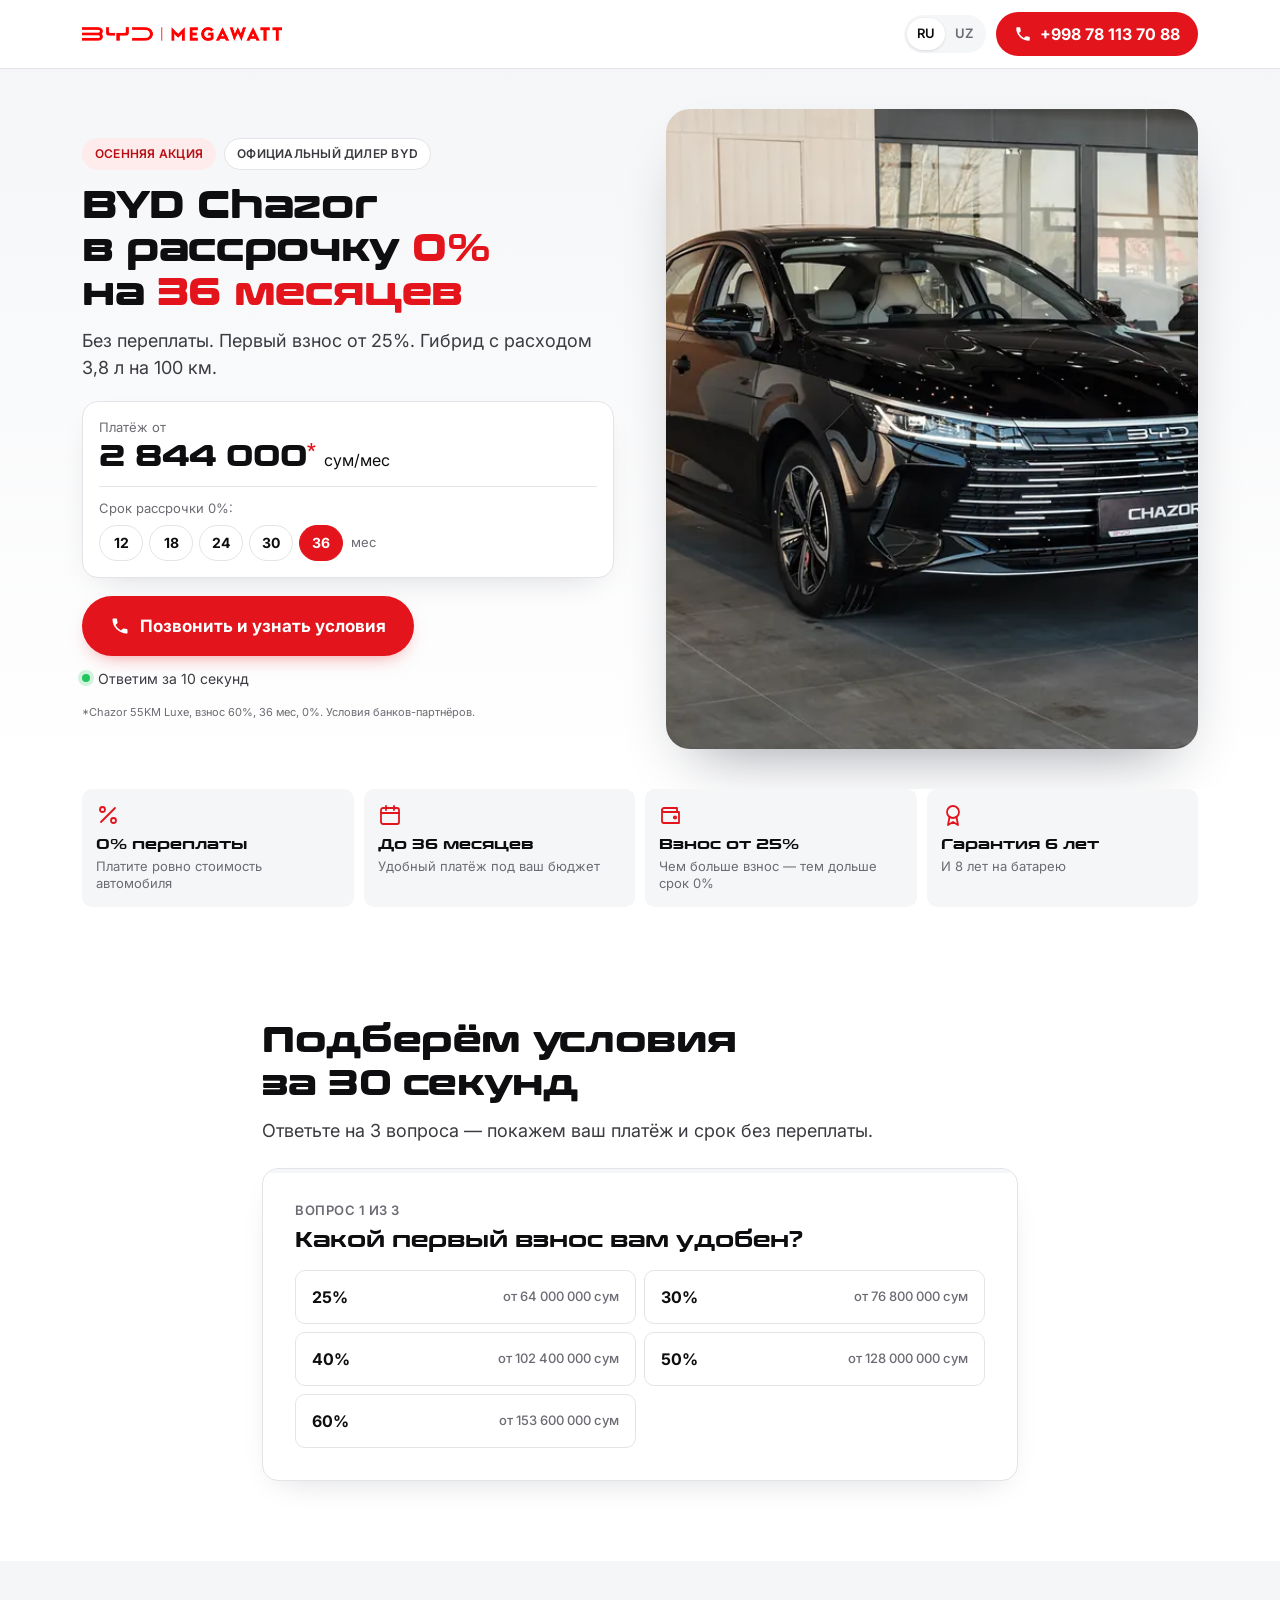
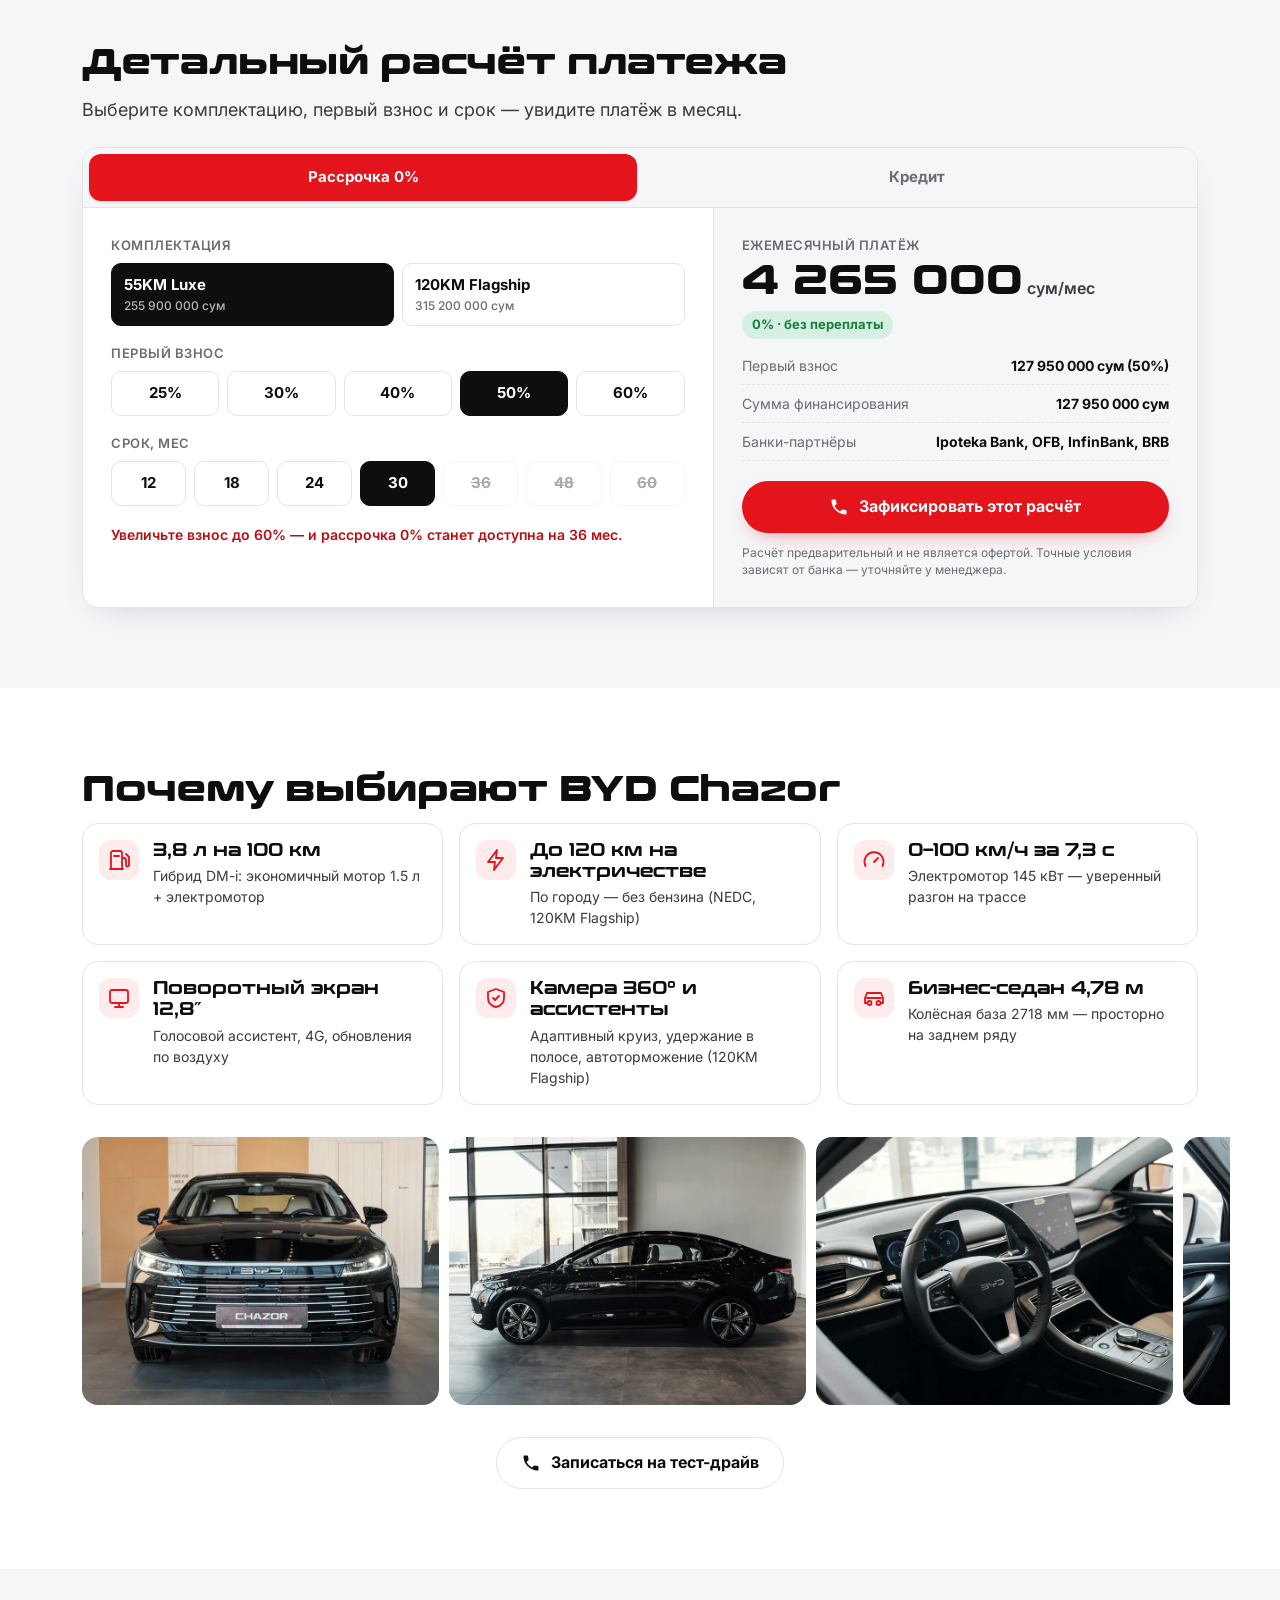
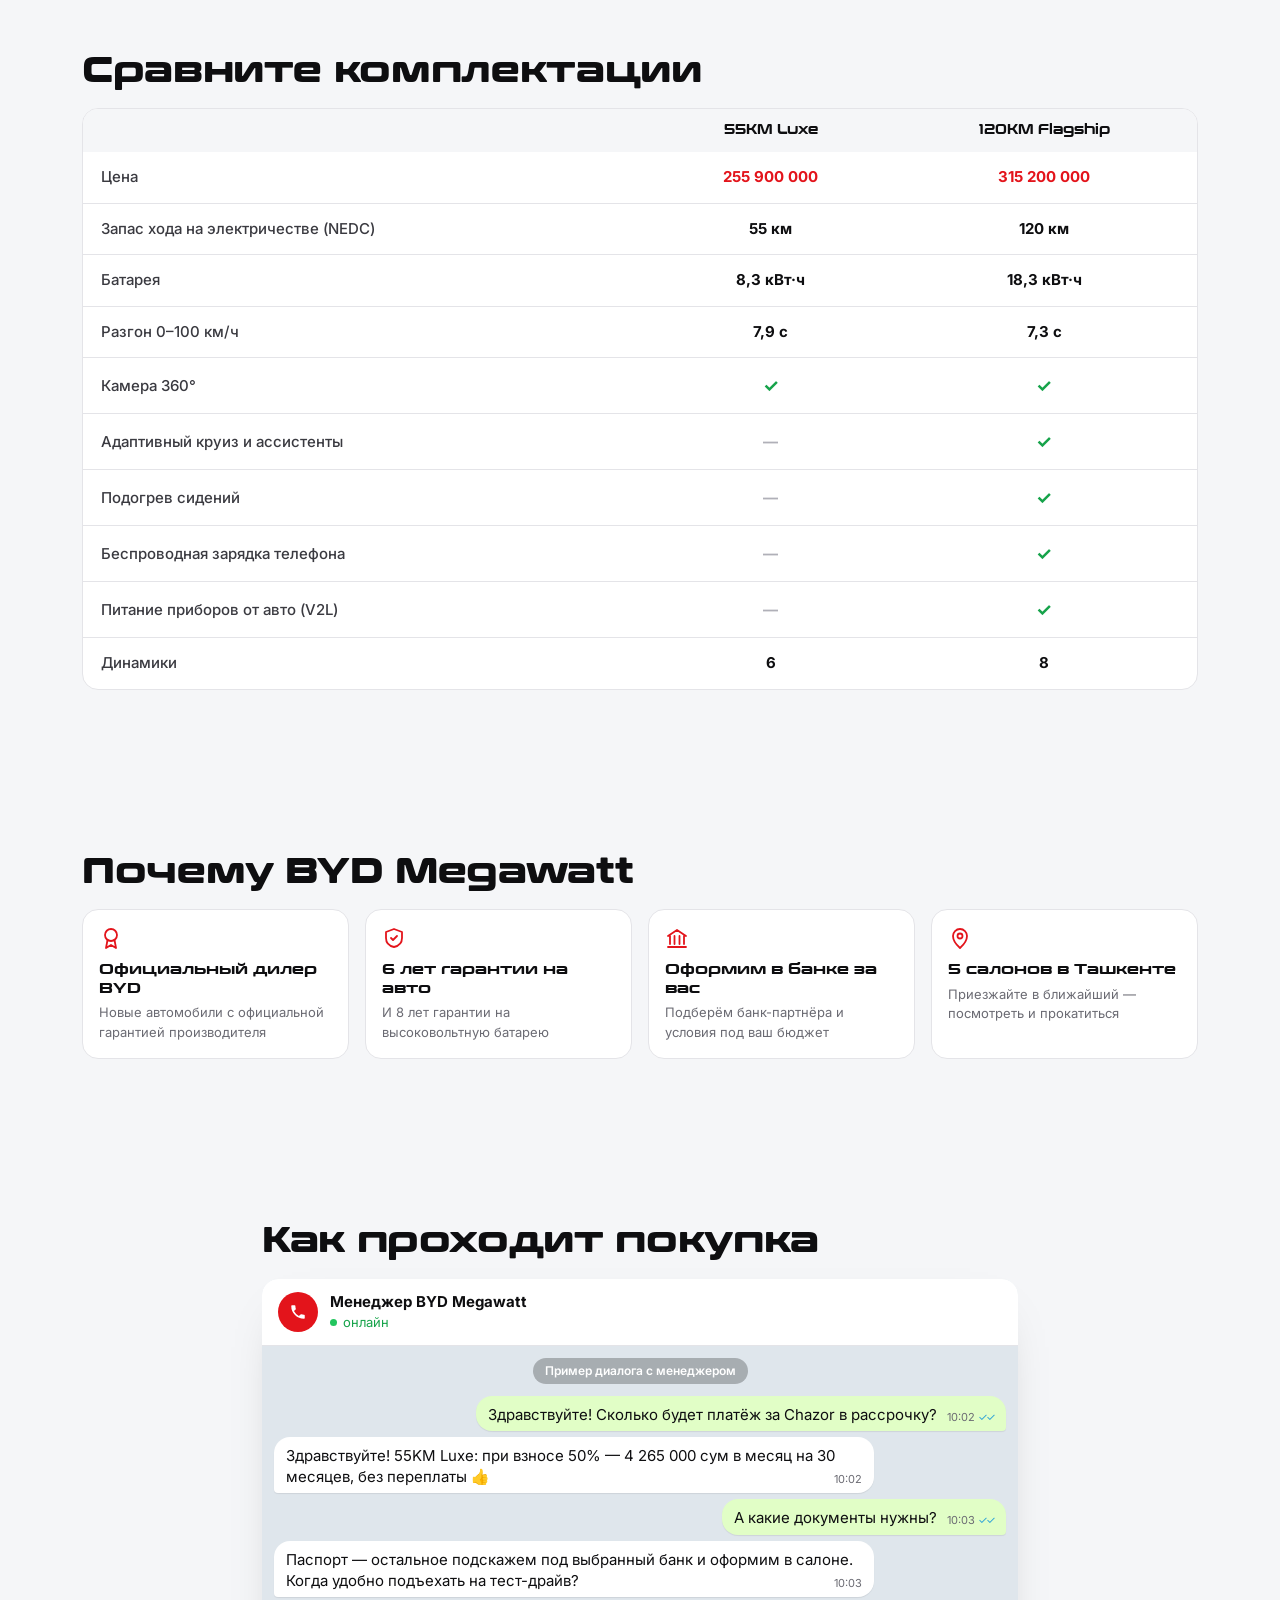
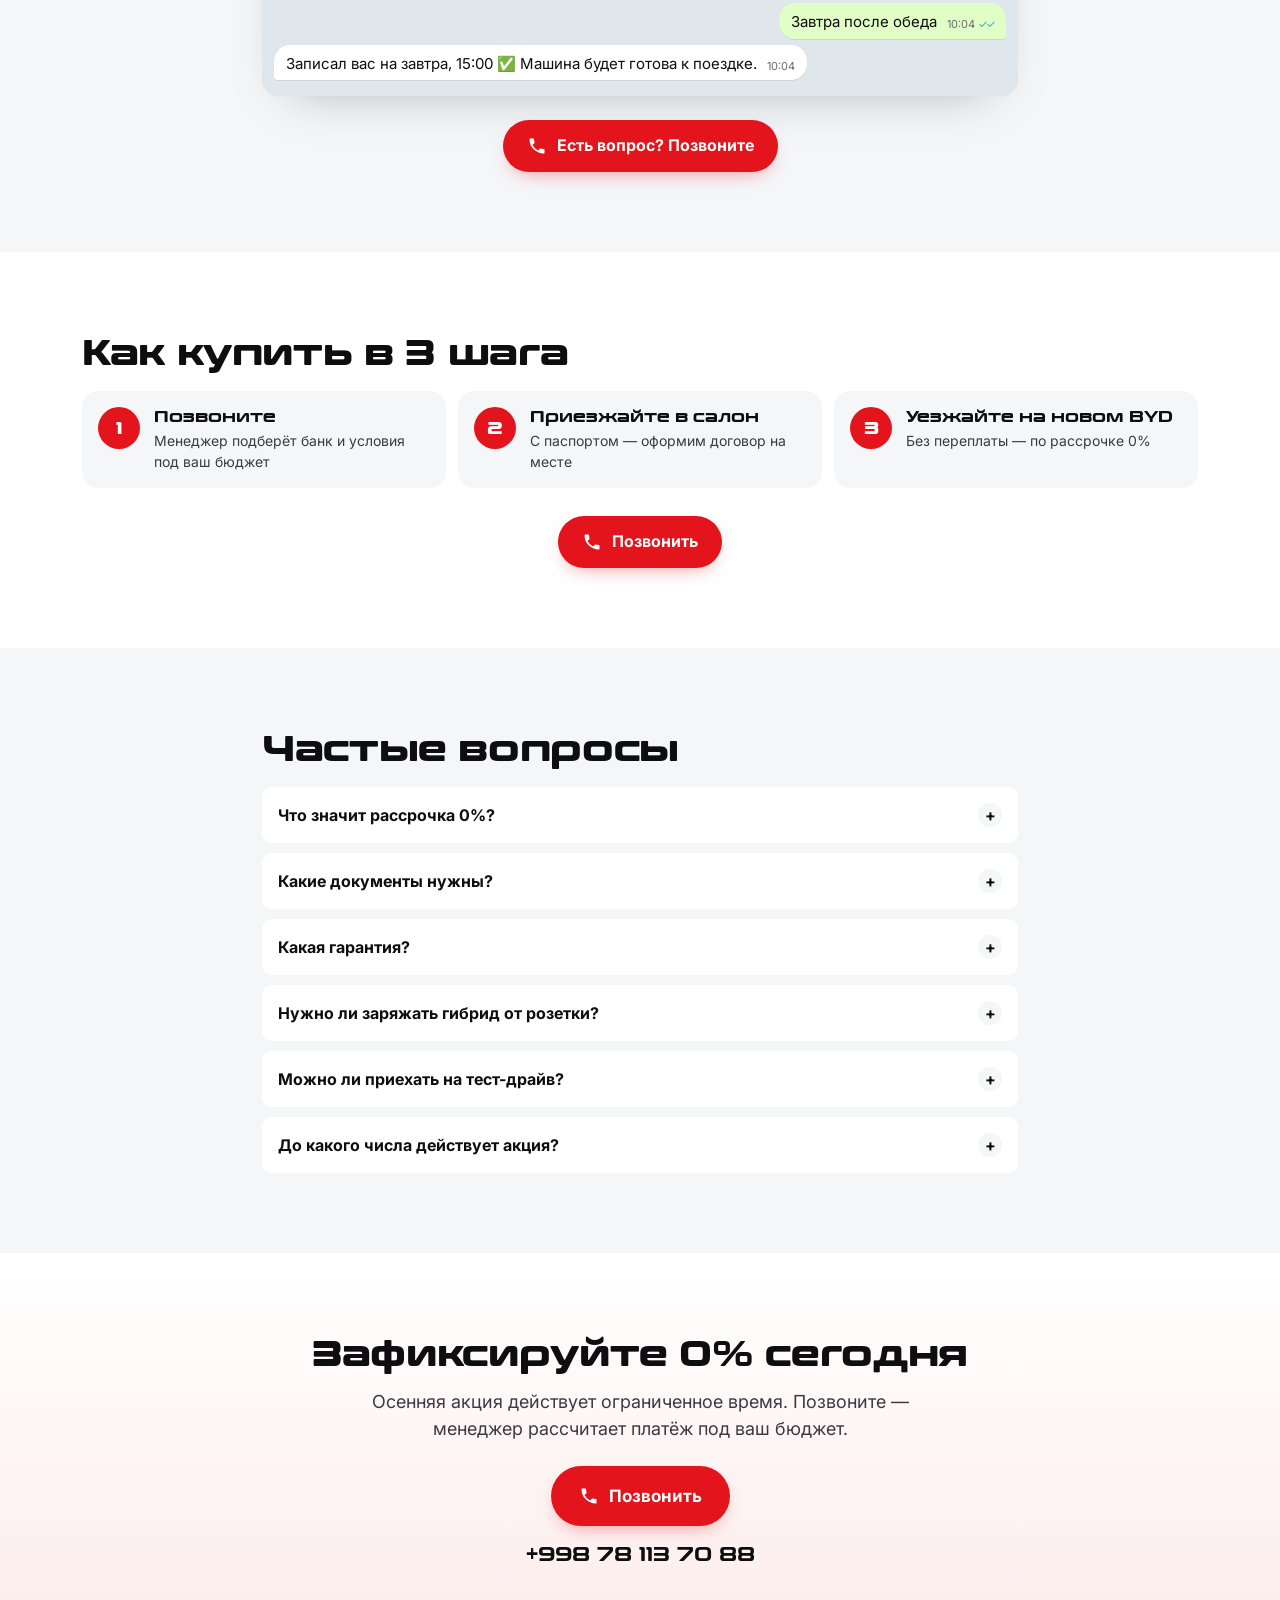
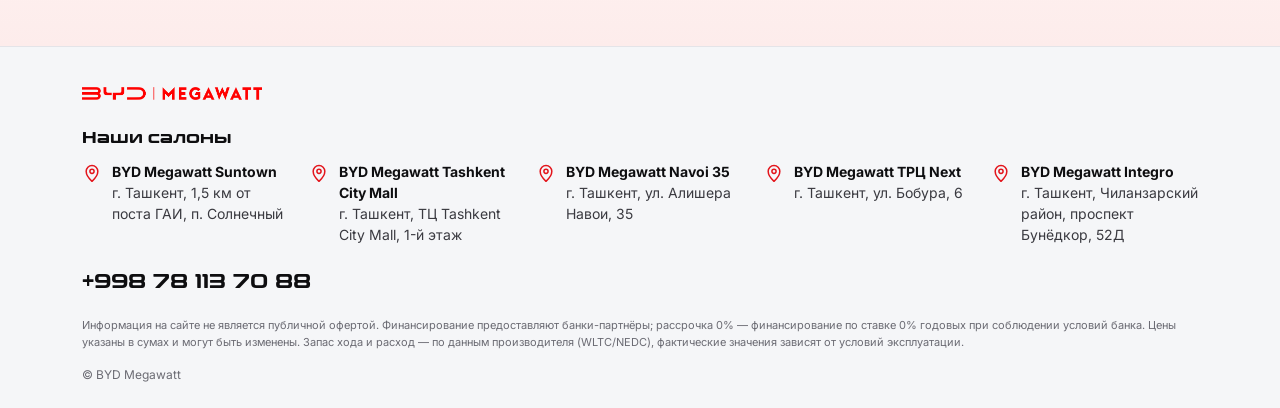
==== commit 41a27a1b: "Новая версия лендингов (v4 от коллеги) и ассеты через тег v3 Светлый дизайн, квиз, выбор срока на пе" ====
--- a/chazor/index.html
+++ b/chazor/index.html
@@ -6,26 +6,26 @@
 <title data-i18n="metaTitle">BYD Chazor в рассрочку 0% до 36 месяцев — BYD Megawatt</title>
 <meta name="description" data-i18n-content="metaDesc" content="BYD Chazor — гибрид DM-i, 3,8 л на 100 км. Рассрочка 0% до 36 месяцев, взнос от 25%. Официальный дилер BYD Megawatt в Ташкенте. Звоните: +998 78 113 70 88.">
 <meta name="robots" content="index, follow">
-<meta name="theme-color" content="#0e0e10">
+<meta name="theme-color" content="#ffffff">
 <meta name="format-detection" content="telephone=no">
-<link rel="canonical" href="https://nematovbekk-beep.github.io/chazor/">
-<link rel="alternate" hreflang="ru" href="https://nematovbekk-beep.github.io/chazor/">
-<link rel="alternate" hreflang="uz" href="https://nematovbekk-beep.github.io/chazor/?lang=uz">
-<link rel="alternate" hreflang="x-default" href="https://nematovbekk-beep.github.io/chazor/">
-<meta property="og:url" content="https://nematovbekk-beep.github.io/chazor/">
+<link rel="canonical" href="https://byd.megawatt.uz/promo/chazor/">
+<link rel="alternate" hreflang="ru" href="https://byd.megawatt.uz/promo/chazor/">
+<link rel="alternate" hreflang="uz" href="https://byd.megawatt.uz/promo/chazor/?lang=uz">
+<link rel="alternate" hreflang="x-default" href="https://byd.megawatt.uz/promo/chazor/">
+<meta property="og:url" content="https://byd.megawatt.uz/promo/chazor/">
 <meta property="og:type" content="website">
 <meta property="og:site_name" content="BYD Megawatt">
 <meta property="og:locale" content="ru_RU">
 <meta property="og:locale:alternate" content="uz_UZ">
 <meta property="og:title" data-i18n-content="metaTitle" content="BYD Chazor в рассрочку 0% до 36 месяцев — BYD Megawatt">
 <meta property="og:description" data-i18n-content="metaDesc" content="BYD Chazor — гибрид DM-i, 3,8 л на 100 км. Рассрочка 0% до 36 месяцев, взнос от 25%. Официальный дилер BYD Megawatt в Ташкенте. Звоните: +998 78 113 70 88.">
-<meta property="og:image" content="https://nematovbekk-beep.github.io/assets/img/og/chazor.jpg">
+<meta property="og:image" content="https://byd.megawatt.uz/promo/assets/img/og/chazor.jpg">
 <meta property="og:image:width" content="1200">
 <meta property="og:image:height" content="630">
 <meta name="twitter:card" content="summary_large_image">
 <meta name="twitter:title" data-i18n-content="metaTitle" content="BYD Chazor в рассрочку 0% до 36 месяцев — BYD Megawatt">
 <meta name="twitter:description" data-i18n-content="metaDesc" content="BYD Chazor — гибрид DM-i, 3,8 л на 100 км. Рассрочка 0% до 36 месяцев, взнос от 25%. Официальный дилер BYD Megawatt в Ташкенте. Звоните: +998 78 113 70 88.">
-<meta name="twitter:image" content="https://nematovbekk-beep.github.io/assets/img/og/chazor.jpg">
+<meta name="twitter:image" content="https://byd.megawatt.uz/promo/assets/img/og/chazor.jpg">
 <link rel="icon" href="../assets/img/brand/favicon.png" type="image/png">
 <link rel="apple-touch-icon" href="../assets/img/brand/apple-touch-icon.png">
 <link rel="preload" as="image" href="../assets/img/chazor/1-1200.webp" imagesrcset="../assets/img/chazor/1-800.webp 800w, ../assets/img/chazor/1-1200.webp 1200w" imagesizes="(min-width: 900px) 55vw, 100vw">
@@ -34,14 +34,14 @@
 <link rel="stylesheet" href="https://fonts.googleapis.com/css2?family=Inter:wght@400;500;600;700&display=swap">
 <link rel="preload" href="../assets/fonts/conthrax-hv.woff2" as="font" type="font/woff2" crossorigin>
 <link rel="stylesheet" href="../assets/css/style.css">
-<script type="application/ld+json">[{"@context": "https://schema.org", "@type": "AutoDealer", "name": "BYD Megawatt", "description": "Официальный дилер BYD в Ташкенте", "telephone": "+998781137088", "url": "https://nematovbekk-beep.github.io", "logo": "https://nematovbekk-beep.github.io/assets/img/brand/logo-red.png", "areaServed": "Tashkent", "department": [{"@type": "AutoDealer", "name": "BYD Megawatt Suntown", "telephone": "+998781137088", "address": {"@type": "PostalAddress", "streetAddress": "г. Ташкент, 1,5 км от поста ГАИ, п. Солнечный", "addressLocality": "Ташкент", "addressCountry": "UZ"}}, {"@type": "AutoDealer", "name": "BYD Megawatt Tashkent City Mall", "telephone": "+998781137088", "address": {"@type": "PostalAddress", "streetAddress": "г. Ташкент, ТЦ Tashkent City Mall, 1-й этаж", "addressLocality": "Ташкент", "addressCountry": "UZ"}}, {"@type": "AutoDealer", "name": "BYD Megawatt Navoi 35", "telephone": "+998781137088", "address": {"@type": "PostalAddress", "streetAddress": "г. Ташкент, ул. Алишера Навои, 35", "addressLocality": "Ташкент", "addressCountry": "UZ"}}, {"@type": "AutoDealer", "name": "BYD Megawatt ТРЦ Next", "telephone": "+998781137088", "address": {"@type": "PostalAddress", "streetAddress": "г. Ташкент, ул. Бобура, 6", "addressLocality": "Ташкент", "addressCountry": "UZ"}}, {"@type": "AutoDealer", "name": "BYD Megawatt Integro", "telephone": "+998781137088", "address": {"@type": "PostalAddress", "streetAddress": "г. Ташкент, Чиланзарский район, проспект Бунёдкор, 52Д", "addressLocality": "Ташкент", "addressCountry": "UZ"}}]}, {"@context": "https://schema.org", "@type": "Car", "name": "BYD Chazor", "brand": {"@type": "Brand", "name": "BYD"}, "image": "https://nematovbekk-beep.github.io/assets/img/og/chazor.jpg", "offers": [{"@type": "Offer", "name": "BYD Chazor 55KM Luxe", "price": 255900000, "priceCurrency": "UZS", "availability": "https://schema.org/InStock", "seller": {"@type": "AutoDealer", "name": "BYD Megawatt"}}, {"@type": "Offer", "name": "BYD Chazor 120KM Flagship", "price": 315200000, "priceCurrency": "UZS", "availability": "https://schema.org/InStock", "seller": {"@type": "AutoDealer", "name": "BYD Megawatt"}}]}]</script>
+<script type="application/ld+json">[{"@context": "https://schema.org", "@type": "AutoDealer", "name": "BYD Megawatt", "description": "Официальный дилер BYD в Ташкенте", "telephone": "+998781137088", "url": "https://byd.megawatt.uz/promo", "logo": "https://byd.megawatt.uz/promo/assets/img/brand/logo-red.png", "areaServed": "Tashkent", "department": [{"@type": "AutoDealer", "name": "BYD Megawatt Suntown", "telephone": "+998781137088", "address": {"@type": "PostalAddress", "streetAddress": "г. Ташкент, 1,5 км от поста ГАИ, п. Солнечный", "addressLocality": "Ташкент", "addressCountry": "UZ"}}, {"@type": "AutoDealer", "name": "BYD Megawatt Tashkent City Mall", "telephone": "+998781137088", "address": {"@type": "PostalAddress", "streetAddress": "г. Ташкент, ТЦ Tashkent City Mall, 1-й этаж", "addressLocality": "Ташкент", "addressCountry": "UZ"}}, {"@type": "AutoDealer", "name": "BYD Megawatt Navoi 35", "telephone": "+998781137088", "address": {"@type": "PostalAddress", "streetAddress": "г. Ташкент, ул. Алишера Навои, 35", "addressLocality": "Ташкент", "addressCountry": "UZ"}}, {"@type": "AutoDealer", "name": "BYD Megawatt ТРЦ Next", "telephone": "+998781137088", "address": {"@type": "PostalAddress", "streetAddress": "г. Ташкент, ул. Бобура, 6", "addressLocality": "Ташкент", "addressCountry": "UZ"}}, {"@type": "AutoDealer", "name": "BYD Megawatt Integro", "telephone": "+998781137088", "address": {"@type": "PostalAddress", "streetAddress": "г. Ташкент, Чиланзарский район, проспект Бунёдкор, 52Д", "addressLocality": "Ташкент", "addressCountry": "UZ"}}]}, {"@context": "https://schema.org", "@type": "Car", "name": "BYD Chazor", "brand": {"@type": "Brand", "name": "BYD"}, "image": "https://byd.megawatt.uz/promo/assets/img/og/chazor.jpg", "offers": [{"@type": "Offer", "name": "BYD Chazor 55KM Luxe", "price": 255900000, "priceCurrency": "UZS", "availability": "https://schema.org/InStock", "seller": {"@type": "AutoDealer", "name": "BYD Megawatt"}}, {"@type": "Offer", "name": "BYD Chazor 120KM Flagship", "price": 315200000, "priceCurrency": "UZS", "availability": "https://schema.org/InStock", "seller": {"@type": "AutoDealer", "name": "BYD Megawatt"}}]}]</script>
 <script>window.SITE={"phone": "+998781137088", "gtm_id": "", "ga4_id": "", "fb_pixel_id": "", "ym_id": ""};window.MODEL="chazor";</script>
 <script src="../assets/js/analytics.js"></script>
 </head>
 <body>
 <header class="top">
   <div class="wrap top__in">
-    <a class="top__home" href="https://byd.megawatt.uz/" target="_blank" rel="noopener" data-site="header"><img class="top__logo" src="../assets/img/brand/logo-white.png" width="705" height="49" alt="BYD Megawatt"></a>
+    <a class="top__home" href="https://byd.megawatt.uz/" target="_blank" rel="noopener" data-site="header"><img class="top__logo" src="../assets/img/brand/logo-red.png" width="705" height="49" alt="BYD Megawatt"></a>
     <div class="top__right">
       <div class="lang" role="group" aria-label="Язык / Til">
         <button type="button" data-lang="ru" aria-pressed="true">RU</button>
@@ -64,6 +64,10 @@
         <span class="hero__price-label" data-i18n="payFrom">Платёж от</span>
         <strong><span data-hero-pay>2 844 000</span><sup>*</sup></strong>
         <span data-i18n="perMonth">сум/мес</span>
+        <div class="hero__terms" data-hero-terms>
+          <span class="hero__terms-label" data-i18n="pickTerm">Срок рассрочки 0%:</span>
+          <div class="hero__chips"><button type="button" data-term="12" aria-pressed="false">12</button><button type="button" data-term="18" aria-pressed="false">18</button><button type="button" data-term="24" aria-pressed="false">24</button><button type="button" data-term="30" aria-pressed="false">30</button><button type="button" data-term="36" aria-pressed="true">36</button><span class="hero__chips-mo" data-i18n="moShort">мес</span></div>
+        </div>
       </div>
       <a class="btn btn--red btn--xl" href="tel:+998781137088" data-call="hero"><svg viewBox="0 0 24 24" aria-hidden="true"><path d="M6.6 10.8a15.2 15.2 0 0 0 6.6 6.6l2.2-2.2a1 1 0 0 1 1-.25 11.4 11.4 0 0 0 3.6.57 1 1 0 0 1 1 1V20a1 1 0 0 1-1 1A17 17 0 0 1 3 4a1 1 0 0 1 1-1h3.5a1 1 0 0 1 1 1c0 1.25.2 2.45.57 3.57a1 1 0 0 1-.25 1z"/></svg><span data-i18n="heroCta">Позвонить и узнать условия</span></a>
       <p class="hero__note"><i class="dot"></i><span data-i18n="heroNote">Ответим за 10 секунд</span></p>
@@ -83,9 +87,59 @@
   </div>
 </section>
 
+<section class="section" id="quiz">
+  <div class="wrap wrap--narrow">
+    <h2 class="h2" data-i18n="quizTitle">Подберём условия за 30 секунд</h2>
+    <p class="lead" data-i18n="quizLead">Ответьте на 3 вопроса — покажем ваш платёж и срок без переплаты.</p>
+    <div class="quiz" data-quiz>
+      <div class="quiz__bar"><i data-quiz-bar></i></div>
+      <div class="quiz__step" data-step="1">
+        <p class="quiz__n" data-quiz-n="1"></p>
+        <h3 class="quiz__q" data-i18n="qq1">Какой первый взнос вам удобен?</h3>
+        <div class="quiz__opts"><button type="button" data-a="25">25%<small><span data-i18n="fromPre">от </span>64 000 000&nbsp;<span data-i18n="sumFrom">сум</span></small></button><button type="button" data-a="30">30%<small><span data-i18n="fromPre">от </span>76 800 000&nbsp;<span data-i18n="sumFrom">сум</span></small></button><button type="button" data-a="40">40%<small><span data-i18n="fromPre">от </span>102 400 000&nbsp;<span data-i18n="sumFrom">сум</span></small></button><button type="button" data-a="50">50%<small><span data-i18n="fromPre">от </span>128 000 000&nbsp;<span data-i18n="sumFrom">сум</span></small></button><button type="button" data-a="60">60%<small><span data-i18n="fromPre">от </span>153 600 000&nbsp;<span data-i18n="sumFrom">сум</span></small></button></div>
+      </div>
+      <div class="quiz__step" data-step="2" hidden>
+        <p class="quiz__n" data-quiz-n="2"></p>
+        <h3 class="quiz__q" data-i18n="qq2">Какой платёж в месяц комфортен?</h3>
+        <div class="quiz__opts">
+          <button type="button" data-a="5000000" data-i18n="qq2a">до 5 млн сум</button>
+          <button type="button" data-a="8000000" data-i18n="qq2b">5–8 млн сум</button>
+          <button type="button" data-a="12000000" data-i18n="qq2c">8–12 млн сум</button>
+          <button type="button" data-a="999000000" data-i18n="qq2d">больше 12 млн сум</button>
+        </div>
+        <button type="button" class="quiz__back" data-back data-i18n="quizBack">Назад</button>
+      </div>
+      <div class="quiz__step" data-step="3" hidden>
+        <p class="quiz__n" data-quiz-n="3"></p>
+        <h3 class="quiz__q" data-i18n="qq3">Когда планируете покупку?</h3>
+        <div class="quiz__opts">
+          <button type="button" data-a="now" data-i18n="qq3a">В этом месяце</button>
+          <button type="button" data-a="soon" data-i18n="qq3b">В ближайшие 1–3 месяца</button>
+          <button type="button" data-a="later" data-i18n="qq3c">Пока присматриваюсь</button>
+        </div>
+        <button type="button" class="quiz__back" data-back data-i18n="quizBack">Назад</button>
+      </div>
+      <div class="quiz__result" data-step="result" hidden>
+        <p class="quiz__n" data-i18n="quizResult">Ваш вариант</p>
+        <p class="quiz__fit" data-q-out="fit"></p>
+        <p class="quiz__trim" data-q-out="trim"></p>
+        <p class="quiz__pay"><strong data-q-out="pay"></strong> <span data-i18n="perMonth">сум/мес</span></p>
+        <dl class="calc__dl">
+          <div><dt data-i18n="downSum">Первый взнос</dt><dd data-q-out="down"></dd></div>
+          <div><dt data-i18n="quizTerm">Срок</dt><dd data-q-out="term"></dd></div>
+          <div><dt data-i18n="rate">Ставка</dt><dd data-q-out="rate"></dd></div>
+        </dl>
+        <a class="btn btn--red btn--block" href="tel:+998781137088" data-call="quiz"><svg viewBox="0 0 24 24" aria-hidden="true"><path d="M6.6 10.8a15.2 15.2 0 0 0 6.6 6.6l2.2-2.2a1 1 0 0 1 1-.25 11.4 11.4 0 0 0 3.6.57 1 1 0 0 1 1 1V20a1 1 0 0 1-1 1A17 17 0 0 1 3 4a1 1 0 0 1 1-1h3.5a1 1 0 0 1 1 1c0 1.25.2 2.45.57 3.57a1 1 0 0 1-.25 1z"/></svg><span data-i18n="quizCta">Позвонить и закрепить вариант</span></a>
+        <p class="quiz__after" data-q-out="after"></p>
+        <button type="button" class="quiz__back" data-restart data-i18n="quizRestart">Пройти заново</button>
+      </div>
+    </div>
+  </div>
+</section>
+
 <section class="section section--grey" id="calc">
   <div class="wrap">
-    <h2 class="h2" data-i18n="calcTitle">Рассчитайте платёж за 10 секунд</h2>
+    <h2 class="h2" data-i18n="calcTitle">Детальный расчёт платежа</h2>
     <p class="lead" data-i18n="calcLead">Выберите комплектацию, первый взнос и срок — увидите платёж в месяц.</p>
     <div class="calc" data-calc>
       <script type="application/json" data-calc-data>{"model": "BYD Chazor", "terms": [12, 18, 24, 30, 36, 48, 60], "downs": [25, 30, 40, 50, 60], "trims": [{"id": "55", "name": "55KM Luxe", "price": 255900000, "rates": [[0, 0, 4.8, 7.8, 8.8, 9.9, 11], [0, 0, 4, 7, 8, 8.9, 10], [0, 0, 0, 5, 6, 7.9, 9], [0, 0, 0, 0, 2, 5, 6], [0, 0, 0, 0, 0, 1, 3]], "banks": ["Ipoteka Bank", "OFB", "InfinBank", "BRB"]}, {"id": "120", "name": "120KM Flagship", "price": 315200000, "rates": [[0, 3, 6.5, 10.5, 10.8, 12.4, 13.2], [0, 1.4, 5, 9, 9.5, 11.2, 12.2], [0, 0, 1.9, 6, 6.9, 9.2, 10.3], [0, 0, 0, 2.3, 3.6, 6.2, 7.7], [0, 0, 0, 0, 0.5, 1.6, 3.5]], "banks": ["Ipoteka Bank", "OFB"]}]}</script>
@@ -125,7 +179,7 @@
     <ul class="feats"><li class="feat"><svg viewBox="0 0 24 24" aria-hidden="true"><path d="M4 21V5a2 2 0 0 1 2-2h7a2 2 0 0 1 2 2v16M3 21h13M7 8h5M15 10h2a2 2 0 0 1 2 2v5a1.5 1.5 0 0 0 3 0V9l-3-3"/></svg><div><h3 data-i18n="f1t">3,8 л на 100 км</h3><p data-i18n="f1d">Гибрид DM-i: экономичный мотор 1.5 л + электромотор</p></div></li><li class="feat"><svg viewBox="0 0 24 24" aria-hidden="true"><path d="M13 2 4 14h7l-1 8 9-12h-7z"/></svg><div><h3 data-i18n="f2t">До 120 км на электричестве</h3><p data-i18n="f2d">По городу — без бензина (NEDC, 120KM Flagship)</p></div></li><li class="feat"><svg viewBox="0 0 24 24" aria-hidden="true"><path d="M12 14l4-4M3.5 18a9.5 9.5 0 1 1 17 0"/></svg><div><h3 data-i18n="f3t">0–100 км/ч за 7,3 с</h3><p data-i18n="f3d">Электромотор 145 кВт — уверенный разгон на трассе</p></div></li><li class="feat"><svg viewBox="0 0 24 24" aria-hidden="true"><rect x="3" y="4" width="18" height="13" rx="2"/><path d="M8 21h8M12 17v4"/></svg><div><h3 data-i18n="f4t">Поворотный экран 12,8″</h3><p data-i18n="f4d">Голосовой ассистент, 4G, обновления по воздуху</p></div></li><li class="feat"><svg viewBox="0 0 24 24" aria-hidden="true"><path d="M12 3 4 6v6c0 5 3.5 8 8 9 4.5-1 8-4 8-9V6z"/><path d="m9 12 2 2 4-4"/></svg><div><h3 data-i18n="f5t">Камера 360° и ассистенты</h3><p data-i18n="f5d">Адаптивный круиз, удержание в полосе, автоторможение (120KM Flagship)</p></div></li><li class="feat"><svg viewBox="0 0 24 24" aria-hidden="true"><path d="M5 17H3v-5l2-5h14l2 5v5h-2M5 12h14"/><circle cx="7.5" cy="17" r="2"/><circle cx="16.5" cy="17" r="2"/></svg><div><h3 data-i18n="f6t">Бизнес-седан 4,78 м</h3><p data-i18n="f6d">Колёсная база 2718 мм — просторно на заднем ряду</p></div></li></ul>
   </div>
   <ul class="gallery" aria-label="Фото"><li><img class="" src="../assets/img/chazor/9-1200.webp" srcset="../assets/img/chazor/9-800.webp 800w, ../assets/img/chazor/9-1200.webp 1200w" sizes="(min-width: 900px) 33vw, 85vw" width="1200" height="900" alt="BYD Chazor" loading="lazy" decoding="async"></li><li><img class="" src="../assets/img/chazor/6-1200.webp" srcset="../assets/img/chazor/6-800.webp 800w, ../assets/img/chazor/6-1200.webp 1200w" sizes="(min-width: 900px) 33vw, 85vw" width="1200" height="900" alt="BYD Chazor" loading="lazy" decoding="async"></li><li><img class="" src="../assets/img/chazor/5-1200.webp" srcset="../assets/img/chazor/5-800.webp 800w, ../assets/img/chazor/5-1200.webp 1200w" sizes="(min-width: 900px) 33vw, 85vw" width="1200" height="900" alt="BYD Chazor" loading="lazy" decoding="async"></li><li><img class="" src="../assets/img/chazor/2-1200.webp" srcset="../assets/img/chazor/2-800.webp 800w, ../assets/img/chazor/2-1200.webp 1200w" sizes="(min-width: 900px) 33vw, 85vw" width="1200" height="900" alt="BYD Chazor" loading="lazy" decoding="async"></li><li><img class="" src="../assets/img/chazor/3-1200.webp" srcset="../assets/img/chazor/3-800.webp 800w, ../assets/img/chazor/3-1200.webp 1200w" sizes="(min-width: 900px) 33vw, 85vw" width="1200" height="900" alt="BYD Chazor" loading="lazy" decoding="async"></li><li><img class="" src="../assets/img/chazor/4-1200.webp" srcset="../assets/img/chazor/4-800.webp 800w, ../assets/img/chazor/4-1200.webp 1200w" sizes="(min-width: 900px) 33vw, 85vw" width="1200" height="900" alt="BYD Chazor" loading="lazy" decoding="async"></li><li><img class="" src="../assets/img/chazor/7-1200.webp" srcset="../assets/img/chazor/7-800.webp 800w, ../assets/img/chazor/7-1200.webp 1200w" sizes="(min-width: 900px) 33vw, 85vw" width="1200" height="900" alt="BYD Chazor" loading="lazy" decoding="async"></li><li><img class="" src="../assets/img/chazor/8-1200.webp" srcset="../assets/img/chazor/8-800.webp 800w, ../assets/img/chazor/8-1200.webp 1200w" sizes="(min-width: 900px) 33vw, 85vw" width="1200" height="900" alt="BYD Chazor" loading="lazy" decoding="async"></li></ul>
-  <div class="wrap center"><a class="btn btn--dark" href="tel:+998781137088" data-call="testdrive"><svg viewBox="0 0 24 24" aria-hidden="true"><path d="M6.6 10.8a15.2 15.2 0 0 0 6.6 6.6l2.2-2.2a1 1 0 0 1 1-.25 11.4 11.4 0 0 0 3.6.57 1 1 0 0 1 1 1V20a1 1 0 0 1-1 1A17 17 0 0 1 3 4a1 1 0 0 1 1-1h3.5a1 1 0 0 1 1 1c0 1.25.2 2.45.57 3.57a1 1 0 0 1-.25 1z"/></svg><span data-i18n="testDrive">Записаться на тест-драйв</span></a></div>
+  <div class="wrap center"><a class="btn btn--outline" href="tel:+998781137088" data-call="testdrive"><svg viewBox="0 0 24 24" aria-hidden="true"><path d="M6.6 10.8a15.2 15.2 0 0 0 6.6 6.6l2.2-2.2a1 1 0 0 1 1-.25 11.4 11.4 0 0 0 3.6.57 1 1 0 0 1 1 1V20a1 1 0 0 1-1 1A17 17 0 0 1 3 4a1 1 0 0 1 1-1h3.5a1 1 0 0 1 1 1c0 1.25.2 2.45.57 3.57a1 1 0 0 1-.25 1z"/></svg><span data-i18n="testDrive">Записаться на тест-драйв</span></a></div>
 </section>
 
 <section class="section section--grey" id="compare">
@@ -185,7 +239,7 @@
   <div class="wrap final__in">
     <h2 class="h2" data-i18n="finalTitle">Зафиксируйте 0% сегодня</h2>
     <p class="lead" data-i18n="finalText">Осенняя акция действует ограниченное время. Позвоните — менеджер рассчитает платёж под ваш бюджет.</p>
-    <a class="btn btn--white btn--xl" href="tel:+998781137088" data-call="final"><svg viewBox="0 0 24 24" aria-hidden="true"><path d="M6.6 10.8a15.2 15.2 0 0 0 6.6 6.6l2.2-2.2a1 1 0 0 1 1-.25 11.4 11.4 0 0 0 3.6.57 1 1 0 0 1 1 1V20a1 1 0 0 1-1 1A17 17 0 0 1 3 4a1 1 0 0 1 1-1h3.5a1 1 0 0 1 1 1c0 1.25.2 2.45.57 3.57a1 1 0 0 1-.25 1z"/></svg><span data-i18n="call">Позвонить</span></a>
+    <a class="btn btn--red btn--xl" href="tel:+998781137088" data-call="final"><svg viewBox="0 0 24 24" aria-hidden="true"><path d="M6.6 10.8a15.2 15.2 0 0 0 6.6 6.6l2.2-2.2a1 1 0 0 1 1-.25 11.4 11.4 0 0 0 3.6.57 1 1 0 0 1 1 1V20a1 1 0 0 1-1 1A17 17 0 0 1 3 4a1 1 0 0 1 1-1h3.5a1 1 0 0 1 1 1c0 1.25.2 2.45.57 3.57a1 1 0 0 1-.25 1z"/></svg><span data-i18n="call">Позвонить</span></a>
     <a class="final__phone" href="tel:+998781137088" data-call="final-phone">+998 78 113 70 88</a>
   </div>
 </section>
@@ -193,7 +247,7 @@
 
 <footer class="foot">
   <div class="wrap">
-    <a href="https://byd.megawatt.uz/" target="_blank" rel="noopener" data-site="footer"><img class="foot__logo" src="../assets/img/brand/logo-white.png" width="705" height="49" alt="BYD Megawatt" loading="lazy"></a>
+    <a href="https://byd.megawatt.uz/" target="_blank" rel="noopener" data-site="footer"><img class="foot__logo" src="../assets/img/brand/logo-red.png" width="705" height="49" alt="BYD Megawatt" loading="lazy"></a>
     <h2 class="foot__h" data-i18n="addrTitle">Наши салоны</h2>
     <ul class="addr"><li><svg viewBox="0 0 24 24" aria-hidden="true"><path d="M12 22s7-6.2 7-12a7 7 0 1 0-14 0c0 5.8 7 12 7 12z"/><circle cx="12" cy="10" r="2.5"/></svg><div><b>BYD Megawatt Suntown</b><span data-i18n="addr0">г. Ташкент, 1,5 км от поста ГАИ, п. Солнечный</span></div></li><li><svg viewBox="0 0 24 24" aria-hidden="true"><path d="M12 22s7-6.2 7-12a7 7 0 1 0-14 0c0 5.8 7 12 7 12z"/><circle cx="12" cy="10" r="2.5"/></svg><div><b>BYD Megawatt Tashkent City Mall</b><span data-i18n="addr1">г. Ташкент, ТЦ Tashkent City Mall, 1-й этаж</span></div></li><li><svg viewBox="0 0 24 24" aria-hidden="true"><path d="M12 22s7-6.2 7-12a7 7 0 1 0-14 0c0 5.8 7 12 7 12z"/><circle cx="12" cy="10" r="2.5"/></svg><div><b>BYD Megawatt Navoi 35</b><span data-i18n="addr2">г. Ташкент, ул. Алишера Навои, 35</span></div></li><li><svg viewBox="0 0 24 24" aria-hidden="true"><path d="M12 22s7-6.2 7-12a7 7 0 1 0-14 0c0 5.8 7 12 7 12z"/><circle cx="12" cy="10" r="2.5"/></svg><div><b>BYD Megawatt ТРЦ Next</b><span data-i18n="addr3">г. Ташкент, ул. Бобура, 6</span></div></li><li><svg viewBox="0 0 24 24" aria-hidden="true"><path d="M12 22s7-6.2 7-12a7 7 0 1 0-14 0c0 5.8 7 12 7 12z"/><circle cx="12" cy="10" r="2.5"/></svg><div><b>BYD Megawatt Integro</b><span data-i18n="addr4">г. Ташкент, Чиланзарский район, проспект Бунёдкор, 52Д</span></div></li></ul>
     <p class="foot__phone"><a href="tel:+998781137088" data-call="footer">+998 78 113 70 88</a></p>
@@ -204,7 +258,7 @@
 
 <div class="sticky"><a class="btn btn--red btn--block" href="tel:+998781137088" data-call="sticky"><svg viewBox="0 0 24 24" aria-hidden="true"><path d="M6.6 10.8a15.2 15.2 0 0 0 6.6 6.6l2.2-2.2a1 1 0 0 1 1-.25 11.4 11.4 0 0 0 3.6.57 1 1 0 0 1 1 1V20a1 1 0 0 1-1 1A17 17 0 0 1 3 4a1 1 0 0 1 1-1h3.5a1 1 0 0 1 1 1c0 1.25.2 2.45.57 3.57a1 1 0 0 1-.25 1z"/></svg><span data-i18n="callShort">Позвонить · 0%</span></a></div>
 
-<script type="application/json" id="i18n">{"ru": {"call": "Позвонить", "callShort": "Позвонить · 0%", "dealer": "Официальный дилер BYD", "promo": "Осенняя акция", "heroCta": "Позвонить и узнать условия", "heroNote": "Ответим за 10 секунд", "payFrom": "Платёж от", "perMonth": "сум/мес", "b1t": "0% переплаты", "b1d": "Платите ровно стоимость автомобиля", "b3t": "Взнос от 25%", "b3d": "Чем больше взнос — тем дольше срок 0%", "b4t": "Гарантия 6 лет", "b4d": "И 8 лет на батарею", "calcTitle": "Рассчитайте платёж за 10 секунд", "calcLead": "Выберите комплектацию, первый взнос и срок — увидите платёж в месяц.", "tabInst": "Рассрочка 0%", "tabCredit": "Кредит", "trim": "Комплектация", "down": "Первый взнос", "term": "Срок, мес", "monthly": "Ежемесячный платёж", "downSum": "Первый взнос", "loanSum": "Сумма финансирования", "rate": "Ставка", "overpay": "Переплата", "noOverpay": "без переплаты", "sum": "сум", "mo": "мес", "hintUp": "Увеличьте взнос до {p}% — и рассрочка 0% станет доступна на {m} мес.", "hintMax": "Максимальный срок рассрочки 0% при этом взносе — {m} мес. Дольше — во вкладке «Кредит».", "banks": "Банки-партнёры", "calcCta": "Зафиксировать этот расчёт", "calcNote": "Расчёт предварительный и не является офертой. Точные условия зависят от банка — уточняйте у менеджера.", "testDrive": "Записаться на тест-драйв", "compareTitle": "Сравните комплектации", "price": "Цена", "videoTitle": "Смотрите сами", "videoReview": "Обзор от Вадима Суцепина", "videoClient": "Отзыв владельца", "whyTitle": "Почему BYD Megawatt", "w1t": "Официальный дилер BYD", "w1d": "Новые автомобили с официальной гарантией производителя", "w2t": "6 лет гарантии на авто", "w2d": "И 8 лет гарантии на высоковольтную батарею", "w3t": "Оформим в банке за вас", "w3d": "Подберём банк-партнёра и условия под ваш бюджет", "w4t": "5 салонов в Ташкенте", "w4d": "Приезжайте в ближайший — посмотреть и прокатиться", "stepsTitle": "Как купить в 3 шага", "s1t": "Позвоните", "s1d": "Менеджер подберёт банк и условия под ваш бюджет", "s2t": "Приезжайте в салон", "s2d": "С паспортом — оформим договор на месте", "s3t": "Уезжайте на новом BYD", "s3d": "Без переплаты — по рассрочке 0%", "faqTitle": "Частые вопросы", "q1": "Что значит рассрочка 0%?", "a1": "Вы платите только стоимость автомобиля — без процентов. Срок рассрочки 0% зависит от первого взноса: чем больше взнос, тем дольше срок. Посчитайте в калькуляторе выше.", "q2": "Какие документы нужны?", "a2": "Для оформления нужен паспорт (ID-карта). Точный список зависит от выбранного банка — менеджер подскажет по телефону.", "q3": "Какая гарантия?", "a3": "6 лет на автомобиль и 8 лет на высоковольтную батарею. Обслуживание — у официального дилера BYD Megawatt.", "q4": "Нужно ли заряжать гибрид от розетки?", "a4": "Не обязательно. DM-i заряжает батарею на ходу — от двигателя и при торможении. Зарядка от розетки просто позволит больше ездить на электричестве и экономить на топливе.", "q5": "Можно ли приехать на тест-драйв?", "a5": "Да. Позвоните — менеджер запишет вас на удобное время в ближайший салон.", "q6": "До какого числа действует акция?", "a6": "Осенняя акция действует ограниченное время. О её завершении банк объявит отдельно — актуальные условия уточняйте по телефону.", "finalTitle": "Зафиксируйте 0% сегодня", "finalText": "Осенняя акция действует ограниченное время. Позвоните — менеджер рассчитает платёж под ваш бюджет.", "addrTitle": "Наши салоны", "legal": "Информация на сайте не является публичной офертой. Финансирование предоставляют банки-партнёры; рассрочка 0% — финансирование по ставке 0% годовых при соблюдении условий банка. Цены указаны в сумах и могут быть изменены. Запас хода и расход — по данным производителя (WLTC/NEDC), фактические значения зависят от условий эксплуатации.", "sTitleInst": "{model} в&nbsp;рассрочку <em>0%</em> на&nbsp;<em>{term}&nbsp;{months}</em>", "sSubInst": "Без переплаты. Первый взнос от {down}%. {tail}", "sFootInst": "*{trim}, взнос {down}%, {term} мес, 0%. Условия банков-партнёров.", "sTitleDown": "{model}: первый взнос <em>{down}%</em> и&nbsp;рассрочка <em>0%</em>", "sSubDown": "Без переплаты — до {term}&nbsp;{months}. {tail}", "sTitleCredit": "{model} в&nbsp;кредит на&nbsp;<em>{term}&nbsp;{months}</em>", "sSubCredit": "Ставка от {rate}% при взносе {down}%. {tail}", "sFootCredit": "*{trim}, взнос {down}%, {term} мес, ставка {rate}%. Условия банков-партнёров.", "monthsFew": "месяца", "monthsMany": "месяцев", "chatTitle": "Как проходит покупка", "chatLabel": "Пример диалога с менеджером", "chatManager": "Менеджер BYD Megawatt", "chatOnline": "онлайн", "c3": "А какие документы нужны?", "c4": "Паспорт — остальное подскажем под выбранный банк и оформим в салоне. Когда удобно подъехать на тест-драйв?", "c5": "Завтра после обеда", "c6": "Записал вас на завтра, 15:00 ✅ Машина будет готова к поездке.", "chatCta": "Есть вопрос? Позвоните", "reviewsTitle": "Отзывы владельцев", "choose": "Выберите модель", "more": "Подробнее", "yes": "✓", "no": "—", "metaTitle": "BYD Chazor в рассрочку 0% до 36 месяцев — BYD Megawatt", "metaDesc": "BYD Chazor — гибрид DM-i, 3,8 л на 100 км. Рассрочка 0% до 36 месяцев, взнос от 25%. Официальный дилер BYD Megawatt в Ташкенте. Звоните: +998 78 113 70 88.", "heroTitle": "BYD Chazor в&nbsp;рассрочку <em>0%</em> на&nbsp;<em>36&nbsp;месяцев</em>", "heroSub": "Без переплаты. Первый взнос от 25%. Гибрид с расходом 3,8&nbsp;л на 100&nbsp;км.", "heroFoot": "*Chazor 55KM Luxe, взнос 60%, 36 мес, 0%. Условия банков-партнёров.", "heroTail": "Гибрид с расходом 3,8&nbsp;л на 100&nbsp;км.", "c1": "Здравствуйте! Сколько будет платёж за Chazor в рассрочку?", "b2t": "До 36 месяцев", "b2d": "Удобный платёж под ваш бюджет", "featTitle": "Почему выбирают BYD Chazor", "f1t": "3,8 л на 100 км", "f1d": "Гибрид DM-i: экономичный мотор 1.5 л + электромотор", "f2t": "До 120 км на электричестве", "f2d": "По городу — без бензина (NEDC, 120KM Flagship)", "f3t": "0–100 км/ч за 7,3 с", "f3d": "Электромотор 145 кВт — уверенный разгон на трассе", "f4t": "Поворотный экран 12,8″", "f4d": "Голосовой ассистент, 4G, обновления по воздуху", "f5t": "Камера 360° и ассистенты", "f5d": "Адаптивный круиз, удержание в полосе, автоторможение (120KM Flagship)", "f6t": "Бизнес-седан 4,78 м", "f6d": "Колёсная база 2718 мм — просторно на заднем ряду", "cmp0a": "55 км", "cmp0b": "120 км", "cmp0": "Запас хода на электричестве (NEDC)", "cmp1a": "8,3 кВт·ч", "cmp1b": "18,3 кВт·ч", "cmp1": "Батарея", "cmp2a": "7,9 с", "cmp2b": "7,3 с", "cmp2": "Разгон 0–100 км/ч", "cmp3": "Камера 360°", "cmp4": "Адаптивный круиз и ассистенты", "cmp5": "Подогрев сидений", "cmp6": "Беспроводная зарядка телефона", "cmp7": "Питание приборов от авто (V2L)", "cmp8a": "6", "cmp8b": "8", "cmp8": "Динамики", "addr0": "г. Ташкент, 1,5 км от поста ГАИ, п. Солнечный", "addr1": "г. Ташкент, ТЦ Tashkent City Mall, 1-й этаж", "addr2": "г. Ташкент, ул. Алишера Навои, 35", "addr3": "г. Ташкент, ул. Бобура, 6", "addr4": "г. Ташкент, Чиланзарский район, проспект Бунёдкор, 52Д", "c2": "Здравствуйте! 55KM Luxe: при взносе 50% — 4 265 000 сум в месяц на 30 месяцев, без переплаты 👍"}, "uz": {"call": "Qo‘ng‘iroq qilish", "callShort": "Qo‘ng‘iroq · 0%", "dealer": "BYD rasmiy dileri", "promo": "Kuzgi aksiya", "heroCta": "Qo‘ng‘iroq qilib, shartlarni bilish", "heroNote": "10 soniyada javob beramiz", "payFrom": "Oylik to‘lov — eng kami", "perMonth": "so‘m/oy", "b1t": "0% ortiqcha to‘lov", "b1d": "Faqat avtomobil narxini to‘laysiz", "b3t": "Boshlang‘ich to‘lov 25% dan", "b3d": "To‘lov qancha ko‘p bo‘lsa, 0% muddati shuncha uzun", "b4t": "6 yil kafolat", "b4d": "Batareyaga esa 8 yil", "calcTitle": "To‘lovni 10 soniyada hisoblang", "calcLead": "Komplektatsiya, boshlang‘ich to‘lov va muddatni tanlang — oylik to‘lovni ko‘rasiz.", "tabInst": "0% muddatli to‘lov", "tabCredit": "Kredit", "trim": "Komplektatsiya", "down": "Boshlang‘ich to‘lov", "term": "Muddat, oy", "monthly": "Oylik to‘lov", "downSum": "Boshlang‘ich to‘lov", "loanSum": "Moliyalashtirish summasi", "rate": "Stavka", "overpay": "Ortiqcha to‘lov", "noOverpay": "ortiqcha to‘lovsiz", "sum": "so‘m", "mo": "oy", "hintUp": "Boshlang‘ich to‘lovni {p}% gacha oshiring — 0% muddat {m} oyga uzayadi.", "hintMax": "Ushbu to‘lovda 0% muddatning eng ko‘pi — {m} oy. Uzoqroq muddat — «Kredit» bo‘limida.", "banks": "Hamkor banklar", "calcCta": "Ushbu hisob-kitobni band qilish", "calcNote": "Hisob-kitob taxminiy va oferta hisoblanmaydi. Aniq shartlar bankka bog‘liq — menejerdan aniqlang.", "testDrive": "Test-drayvga yozilish", "compareTitle": "Komplektatsiyalarni solishtiring", "price": "Narxi", "videoTitle": "O‘zingiz ko‘ring", "videoReview": "Vadim Sutsepin sharhi", "videoClient": "Egasining fikri", "whyTitle": "Nega BYD Megawatt", "w1t": "BYD rasmiy dileri", "w1d": "Ishlab chiqaruvchining rasmiy kafolati bilan yangi avtomobillar", "w2t": "Avtomobilga 6 yil kafolat", "w2d": "Yuqori voltli batareyaga esa 8 yil kafolat", "w3t": "Bankda biz rasmiylashtiramiz", "w3d": "Byudjetingizga mos hamkor bank va shartlarni tanlaymiz", "w4t": "Toshkentda 5 ta salon", "w4d": "Eng yaqiniga keling — ko‘rib, haydab ko‘ring", "stepsTitle": "3 qadamda xarid", "s1t": "Qo‘ng‘iroq qiling", "s1d": "Menejer byudjetingizga mos bank va shartlarni tanlaydi", "s2t": "Salonga keling", "s2d": "Pasport bilan — shartnomani joyida tuzamiz", "s3t": "Yangi BYD bilan qayting", "s3d": "Ortiqcha to‘lovsiz — 0% muddatli to‘lov bilan", "faqTitle": "Ko‘p beriladigan savollar", "q1": "0% muddatli to‘lov nima degani?", "a1": "Siz faqat avtomobil narxini to‘laysiz — foizsiz. 0% muddati boshlang‘ich to‘lovga bog‘liq: to‘lov qancha ko‘p bo‘lsa, muddat shuncha uzun. Yuqoridagi kalkulyatorda hisoblang.", "q2": "Qanday hujjatlar kerak?", "a2": "Rasmiylashtirish uchun pasport (ID-karta) kerak. Aniq ro‘yxat tanlangan bankka bog‘liq — menejer telefonda aytib beradi.", "q3": "Kafolat qanday?", "a3": "Avtomobilga 6 yil va yuqori voltli batareyaga 8 yil. Xizmat ko‘rsatish — BYD Megawatt rasmiy dilerida.", "q4": "Gibridni rozetkadan quvvatlash shartmi?", "a4": "Shart emas. DM-i batareyani yurish paytida — dvigateldan va tormozlashda quvvatlaydi. Rozetkadan quvvatlash esa elektrda ko‘proq yurish va yoqilg‘ini tejash imkonini beradi.", "q5": "Test-drayvga kelsa bo‘ladimi?", "a5": "Ha. Qo‘ng‘iroq qiling — menejer sizni qulay vaqtga eng yaqin salonga yozib qo‘yadi.", "q6": "Aksiya qachongacha amal qiladi?", "a6": "Kuzgi aksiya cheklangan muddatda amal qiladi. Tugashi alohida e’lon qilinadi — joriy shartlarni telefon orqali aniqlang.", "finalTitle": "0% ni bugun band qiling", "finalText": "Kuzgi aksiya cheklangan muddatda amal qiladi. Qo‘ng‘iroq qiling — menejer byudjetingizga mos to‘lovni hisoblaydi.", "addrTitle": "Bizning salonlar", "legal": "Saytdagi ma’lumotlar ommaviy oferta hisoblanmaydi. Moliyalashtirishni hamkor banklar taqdim etadi; 0% muddatli to‘lov — bank shartlariga rioya qilingan holda yillik 0% stavkali moliyalashtirish. Narxlar so‘mda ko‘rsatilgan va o‘zgarishi mumkin. Yurish masofasi va sarf — ishlab chiqaruvchi ma’lumotlari (WLTC/NEDC), haqiqiy ko‘rsatkichlar foydalanish sharoitiga bog‘liq.", "sTitleInst": "{model} — <em>{term}&nbsp;oy</em>ga <em>0%</em> muddatli to‘lov", "sSubInst": "Ortiqcha to‘lovsiz. Boshlang‘ich to‘lov {down}% dan. {tail}", "sFootInst": "*{trim}, {down}% boshlang‘ich to‘lov, {term} oy, 0%. Hamkor banklar shartlari.", "sTitleDown": "{model}: boshlang‘ich to‘lov <em>{down}%</em> va <em>0%</em> muddatli to‘lov", "sSubDown": "Ortiqcha to‘lovsiz — {term}&nbsp;oygacha. {tail}", "sTitleCredit": "{model} — <em>{term}&nbsp;oy</em>ga kredit", "sSubCredit": "{down}% boshlang‘ich to‘lovda stavka {rate}% dan. {tail}", "sFootCredit": "*{trim}, {down}% boshlang‘ich to‘lov, {term} oy, stavka {rate}%. Hamkor banklar shartlari.", "monthsFew": "oy", "monthsMany": "oy", "chatTitle": "Xarid qanday o‘tadi", "chatLabel": "Menejer bilan muloqot namunasi", "chatManager": "BYD Megawatt menejeri", "chatOnline": "onlayn", "c3": "Qanday hujjatlar kerak?", "c4": "Pasport — qolganini tanlangan bank bo‘yicha aytib, salonda rasmiylashtiramiz. Test-drayvga qachon kelish qulay?", "c5": "Ertaga tushdan keyin", "c6": "Sizni ertaga soat 15:00 ga yozdim ✅ Avtomobil sinovga tayyor bo‘ladi.", "chatCta": "Savol bormi? Qo‘ng‘iroq qiling", "reviewsTitle": "Egalarining fikrlari", "choose": "Modelni tanlang", "more": "Batafsil", "yes": "✓", "no": "—", "metaTitle": "BYD Chazor — 36 oygacha 0% muddatli to‘lov — BYD Megawatt", "metaDesc": "BYD Chazor — DM-i gibrid, 100 km ga 3,8 l. 36 oygacha 0% muddatli to‘lov, boshlang‘ich to‘lov 25% dan. Toshkentdagi BYD Megawatt rasmiy dileri. Qo‘ng‘iroq qiling: +998 78 113 70 88.", "heroTitle": "BYD Chazor — <em>36&nbsp;oygacha</em> <em>0%</em> muddatli to‘lov", "heroSub": "Ortiqcha to‘lovsiz. Boshlang‘ich to‘lov 25% dan. 100&nbsp;km ga 3,8&nbsp;l sarflaydigan gibrid.", "heroFoot": "*Chazor 55KM Luxe, 60% boshlang‘ich to‘lov, 36 oy, 0%. Hamkor banklar shartlari.", "heroTail": "100&nbsp;km ga 3,8&nbsp;l sarflaydigan gibrid.", "c1": "Assalomu alaykum! Chazor muddatli to‘lovga oyiga qancha bo‘ladi?", "b2t": "36 oygacha", "b2d": "Byudjetingizga mos qulay to‘lov", "featTitle": "Nega BYD Chazor tanlashadi", "f1t": "100 km ga 3,8 l", "f1d": "DM-i gibrid: tejamkor 1.5 l dvigatel + elektromotor", "f2t": "Elektrda 120 km gacha", "f2d": "Shahar bo‘ylab — benzinsiz (NEDC, 120KM Flagship)", "f3t": "0–100 km/soat 7,3 s da", "f3d": "145 kVt elektromotor — trassada ishonchli tezlanish", "f4t": "12,8″ aylanuvchi ekran", "f4d": "Ovozli yordamchi, 4G, havo orqali yangilanish", "f5t": "360° kamera va yordamchilar", "f5d": "Adaptiv kruiz, qatorni ushlab turish, avtotormoz (120KM Flagship)", "f6t": "4,78 m biznes-sedan", "f6d": "G‘ildirak bazasi 2718 mm — orqa qatorda keng", "cmp0a": "55 km", "cmp0b": "120 km", "cmp0": "Elektrda yurish masofasi (NEDC)", "cmp1a": "8,3 kVt·soat", "cmp1b": "18,3 kVt·soat", "cmp1": "Batareya", "cmp2a": "7,9 s", "cmp2b": "7,3 s", "cmp2": "0–100 km/soat tezlanish", "cmp3": "360° kamera", "cmp4": "Adaptiv kruiz va yordamchilar", "cmp5": "O‘rindiqlar isitgichi", "cmp6": "Telefonni simsiz quvvatlash", "cmp7": "Avtomobildan qurilmalarni quvvatlash (V2L)", "cmp8a": "6", "cmp8b": "8", "cmp8": "Dinamiklar", "addr0": "Toshkent sh., YPX postidan 1,5 km, Solnechniy", "addr1": "Toshkent sh., Tashkent City Mall SM, 1-qavat", "addr2": "Toshkent sh., Alisher Navoiy ko‘chasi, 35", "addr3": "Toshkent sh., Bobur ko‘chasi, 6", "addr4": "Toshkent sh., Chilonzor tumani, Bunyodkor shoh ko‘chasi, 52D", "c2": "Assalomu alaykum! 55KM Luxe: 50% boshlang‘ich to‘lovda — oyiga 4 265 000 so‘m, 30 oy, ortiqcha to‘lovsiz 👍"}}</script>
+<script type="application/json" id="i18n">{"ru": {"call": "Позвонить", "callShort": "Позвонить · 0%", "dealer": "Официальный дилер BYD", "promo": "Осенняя акция", "heroCta": "Позвонить и узнать условия", "heroNote": "Ответим за 10 секунд", "payFrom": "Платёж от", "perMonth": "сум/мес", "b1t": "0% переплаты", "b1d": "Платите ровно стоимость автомобиля", "b3t": "Взнос от 25%", "b3d": "Чем больше взнос — тем дольше срок 0%", "b4t": "Гарантия 6 лет", "b4d": "И 8 лет на батарею", "calcTitle": "Детальный расчёт платежа", "calcLead": "Выберите комплектацию, первый взнос и срок — увидите платёж в месяц.", "tabInst": "Рассрочка 0%", "tabCredit": "Кредит", "trim": "Комплектация", "down": "Первый взнос", "term": "Срок, мес", "monthly": "Ежемесячный платёж", "downSum": "Первый взнос", "loanSum": "Сумма финансирования", "rate": "Ставка", "overpay": "Переплата", "noOverpay": "без переплаты", "sum": "сум", "mo": "мес", "hintUp": "Увеличьте взнос до {p}% — и рассрочка 0% станет доступна на {m} мес.", "hintMax": "Максимальный срок рассрочки 0% при этом взносе — {m} мес. Дольше — во вкладке «Кредит».", "banks": "Банки-партнёры", "calcCta": "Зафиксировать этот расчёт", "calcNote": "Расчёт предварительный и не является офертой. Точные условия зависят от банка — уточняйте у менеджера.", "testDrive": "Записаться на тест-драйв", "compareTitle": "Сравните комплектации", "price": "Цена", "videoTitle": "Смотрите сами", "videoReview": "Обзор от Вадима Суцепина", "videoClient": "Отзыв владельца", "whyTitle": "Почему BYD Megawatt", "w1t": "Официальный дилер BYD", "w1d": "Новые автомобили с официальной гарантией производителя", "w2t": "6 лет гарантии на авто", "w2d": "И 8 лет гарантии на высоковольтную батарею", "w3t": "Оформим в банке за вас", "w3d": "Подберём банк-партнёра и условия под ваш бюджет", "w4t": "5 салонов в Ташкенте", "w4d": "Приезжайте в ближайший — посмотреть и прокатиться", "stepsTitle": "Как купить в 3 шага", "s1t": "Позвоните", "s1d": "Менеджер подберёт банк и условия под ваш бюджет", "s2t": "Приезжайте в салон", "s2d": "С паспортом — оформим договор на месте", "s3t": "Уезжайте на новом BYD", "s3d": "Без переплаты — по рассрочке 0%", "faqTitle": "Частые вопросы", "q1": "Что значит рассрочка 0%?", "a1": "Вы платите только стоимость автомобиля — без процентов. Срок рассрочки 0% зависит от первого взноса: чем больше взнос, тем дольше срок. Посчитайте в калькуляторе выше.", "q2": "Какие документы нужны?", "a2": "Для оформления нужен паспорт (ID-карта). Точный список зависит от выбранного банка — менеджер подскажет по телефону.", "q3": "Какая гарантия?", "a3": "6 лет на автомобиль и 8 лет на высоковольтную батарею. Обслуживание — у официального дилера BYD Megawatt.", "q4": "Нужно ли заряжать гибрид от розетки?", "a4": "Не обязательно. DM-i заряжает батарею на ходу — от двигателя и при торможении. Зарядка от розетки просто позволит больше ездить на электричестве и экономить на топливе.", "q5": "Можно ли приехать на тест-драйв?", "a5": "Да. Позвоните — менеджер запишет вас на удобное время в ближайший салон.", "q6": "До какого числа действует акция?", "a6": "Осенняя акция действует ограниченное время. О её завершении банк объявит отдельно — актуальные условия уточняйте по телефону.", "finalTitle": "Зафиксируйте 0% сегодня", "finalText": "Осенняя акция действует ограниченное время. Позвоните — менеджер рассчитает платёж под ваш бюджет.", "addrTitle": "Наши салоны", "legal": "Информация на сайте не является публичной офертой. Финансирование предоставляют банки-партнёры; рассрочка 0% — финансирование по ставке 0% годовых при соблюдении условий банка. Цены указаны в сумах и могут быть изменены. Запас хода и расход — по данным производителя (WLTC/NEDC), фактические значения зависят от условий эксплуатации.", "sTitleInst": "{model} в&nbsp;рассрочку <em>0%</em> на&nbsp;<em>{term}&nbsp;{months}</em>", "sSubInst": "Без переплаты. Первый взнос от {down}%. {tail}", "sFootInst": "*{trim}, взнос {down}%, {term} мес, 0%. Условия банков-партнёров.", "sTitleDown": "{model}: первый взнос <em>{down}%</em> и&nbsp;рассрочка <em>0%</em>", "sSubDown": "Без переплаты — до {term}&nbsp;{months}. {tail}", "sTitleCredit": "{model} в&nbsp;кредит на&nbsp;<em>{term}&nbsp;{months}</em>", "sSubCredit": "Ставка от {rate}% при взносе {down}%. {tail}", "sFootCredit": "*{trim}, взнос {down}%, {term} мес, ставка {rate}%. Условия банков-партнёров.", "monthsFew": "месяца", "monthsMany": "месяцев", "chatTitle": "Как проходит покупка", "chatLabel": "Пример диалога с менеджером", "chatManager": "Менеджер BYD Megawatt", "chatOnline": "онлайн", "c3": "А какие документы нужны?", "c4": "Паспорт — остальное подскажем под выбранный банк и оформим в салоне. Когда удобно подъехать на тест-драйв?", "c5": "Завтра после обеда", "c6": "Записал вас на завтра, 15:00 ✅ Машина будет готова к поездке.", "chatCta": "Есть вопрос? Позвоните", "reviewsTitle": "Отзывы владельцев", "pickTerm": "Срок рассрочки 0%:", "moShort": "мес", "fromPre": "от ", "sumFrom": "сум", "quizTitle": "Подберём условия за 30 секунд", "quizLead": "Ответьте на 3 вопроса — покажем ваш платёж и срок без переплаты.", "quizStep": "Вопрос {n} из 3", "qq1": "Какой первый взнос вам удобен?", "qq2": "Какой платёж в месяц комфортен?", "qq2a": "до 5 млн сум", "qq2b": "5–8 млн сум", "qq2c": "8–12 млн сум", "qq2d": "больше 12 млн сум", "qq3": "Когда планируете покупку?", "qq3a": "В этом месяце", "qq3b": "В ближайшие 1–3 месяца", "qq3c": "Пока присматриваюсь", "quizBack": "Назад", "quizResult": "Ваш вариант", "quizFits": "Укладывается в ваш бюджет", "quizClosest": "Ближайший к вашему бюджету вариант", "quizTerm": "Срок", "quizCta": "Позвонить и закрепить вариант", "quizHot": "Менеджер проверит наличие и забронирует условия акции за вами.", "quizCold": "Позвоните, если остались вопросы, — расчёт ни к чему не обязывает.", "quizRestart": "Пройти заново", "calcTitle2": "Детальный расчёт", "choose": "Выберите модель", "more": "Подробнее", "yes": "✓", "no": "—", "metaTitle": "BYD Chazor в рассрочку 0% до 36 месяцев — BYD Megawatt", "metaDesc": "BYD Chazor — гибрид DM-i, 3,8 л на 100 км. Рассрочка 0% до 36 месяцев, взнос от 25%. Официальный дилер BYD Megawatt в Ташкенте. Звоните: +998 78 113 70 88.", "heroTitle": "BYD Chazor в&nbsp;рассрочку <em>0%</em> на&nbsp;<em>36&nbsp;месяцев</em>", "heroSub": "Без переплаты. Первый взнос от 25%. Гибрид с расходом 3,8&nbsp;л на 100&nbsp;км.", "heroFoot": "*Chazor 55KM Luxe, взнос 60%, 36 мес, 0%. Условия банков-партнёров.", "heroTail": "Гибрид с расходом 3,8&nbsp;л на 100&nbsp;км.", "c1": "Здравствуйте! Сколько будет платёж за Chazor в рассрочку?", "b2t": "До 36 месяцев", "b2d": "Удобный платёж под ваш бюджет", "featTitle": "Почему выбирают BYD Chazor", "f1t": "3,8 л на 100 км", "f1d": "Гибрид DM-i: экономичный мотор 1.5 л + электромотор", "f2t": "До 120 км на электричестве", "f2d": "По городу — без бензина (NEDC, 120KM Flagship)", "f3t": "0–100 км/ч за 7,3 с", "f3d": "Электромотор 145 кВт — уверенный разгон на трассе", "f4t": "Поворотный экран 12,8″", "f4d": "Голосовой ассистент, 4G, обновления по воздуху", "f5t": "Камера 360° и ассистенты", "f5d": "Адаптивный круиз, удержание в полосе, автоторможение (120KM Flagship)", "f6t": "Бизнес-седан 4,78 м", "f6d": "Колёсная база 2718 мм — просторно на заднем ряду", "cmp0a": "55 км", "cmp0b": "120 км", "cmp0": "Запас хода на электричестве (NEDC)", "cmp1a": "8,3 кВт·ч", "cmp1b": "18,3 кВт·ч", "cmp1": "Батарея", "cmp2a": "7,9 с", "cmp2b": "7,3 с", "cmp2": "Разгон 0–100 км/ч", "cmp3": "Камера 360°", "cmp4": "Адаптивный круиз и ассистенты", "cmp5": "Подогрев сидений", "cmp6": "Беспроводная зарядка телефона", "cmp7": "Питание приборов от авто (V2L)", "cmp8a": "6", "cmp8b": "8", "cmp8": "Динамики", "addr0": "г. Ташкент, 1,5 км от поста ГАИ, п. Солнечный", "addr1": "г. Ташкент, ТЦ Tashkent City Mall, 1-й этаж", "addr2": "г. Ташкент, ул. Алишера Навои, 35", "addr3": "г. Ташкент, ул. Бобура, 6", "addr4": "г. Ташкент, Чиланзарский район, проспект Бунёдкор, 52Д", "c2": "Здравствуйте! 55KM Luxe: при взносе 50% — 4 265 000 сум в месяц на 30 месяцев, без переплаты 👍"}, "uz": {"call": "Qo‘ng‘iroq qilish", "callShort": "Qo‘ng‘iroq · 0%", "dealer": "BYD rasmiy dileri", "promo": "Kuzgi aksiya", "heroCta": "Qo‘ng‘iroq qilib, shartlarni bilish", "heroNote": "10 soniyada javob beramiz", "payFrom": "Oylik to‘lov — eng kami", "perMonth": "so‘m/oy", "b1t": "0% ortiqcha to‘lov", "b1d": "Faqat avtomobil narxini to‘laysiz", "b3t": "Boshlang‘ich to‘lov 25% dan", "b3d": "To‘lov qancha ko‘p bo‘lsa, 0% muddati shuncha uzun", "b4t": "6 yil kafolat", "b4d": "Batareyaga esa 8 yil", "calcTitle": "To‘lovni batafsil hisoblash", "calcLead": "Komplektatsiya, boshlang‘ich to‘lov va muddatni tanlang — oylik to‘lovni ko‘rasiz.", "tabInst": "0% muddatli to‘lov", "tabCredit": "Kredit", "trim": "Komplektatsiya", "down": "Boshlang‘ich to‘lov", "term": "Muddat, oy", "monthly": "Oylik to‘lov", "downSum": "Boshlang‘ich to‘lov", "loanSum": "Moliyalashtirish summasi", "rate": "Stavka", "overpay": "Ortiqcha to‘lov", "noOverpay": "ortiqcha to‘lovsiz", "sum": "so‘m", "mo": "oy", "hintUp": "Boshlang‘ich to‘lovni {p}% gacha oshiring — 0% muddat {m} oyga uzayadi.", "hintMax": "Ushbu to‘lovda 0% muddatning eng ko‘pi — {m} oy. Uzoqroq muddat — «Kredit» bo‘limida.", "banks": "Hamkor banklar", "calcCta": "Ushbu hisob-kitobni band qilish", "calcNote": "Hisob-kitob taxminiy va oferta hisoblanmaydi. Aniq shartlar bankka bog‘liq — menejerdan aniqlang.", "testDrive": "Test-drayvga yozilish", "compareTitle": "Komplektatsiyalarni solishtiring", "price": "Narxi", "videoTitle": "O‘zingiz ko‘ring", "videoReview": "Vadim Sutsepin sharhi", "videoClient": "Egasining fikri", "whyTitle": "Nega BYD Megawatt", "w1t": "BYD rasmiy dileri", "w1d": "Ishlab chiqaruvchining rasmiy kafolati bilan yangi avtomobillar", "w2t": "Avtomobilga 6 yil kafolat", "w2d": "Yuqori voltli batareyaga esa 8 yil kafolat", "w3t": "Bankda biz rasmiylashtiramiz", "w3d": "Byudjetingizga mos hamkor bank va shartlarni tanlaymiz", "w4t": "Toshkentda 5 ta salon", "w4d": "Eng yaqiniga keling — ko‘rib, haydab ko‘ring", "stepsTitle": "3 qadamda xarid", "s1t": "Qo‘ng‘iroq qiling", "s1d": "Menejer byudjetingizga mos bank va shartlarni tanlaydi", "s2t": "Salonga keling", "s2d": "Pasport bilan — shartnomani joyida tuzamiz", "s3t": "Yangi BYD bilan qayting", "s3d": "Ortiqcha to‘lovsiz — 0% muddatli to‘lov bilan", "faqTitle": "Ko‘p beriladigan savollar", "q1": "0% muddatli to‘lov nima degani?", "a1": "Siz faqat avtomobil narxini to‘laysiz — foizsiz. 0% muddati boshlang‘ich to‘lovga bog‘liq: to‘lov qancha ko‘p bo‘lsa, muddat shuncha uzun. Yuqoridagi kalkulyatorda hisoblang.", "q2": "Qanday hujjatlar kerak?", "a2": "Rasmiylashtirish uchun pasport (ID-karta) kerak. Aniq ro‘yxat tanlangan bankka bog‘liq — menejer telefonda aytib beradi.", "q3": "Kafolat qanday?", "a3": "Avtomobilga 6 yil va yuqori voltli batareyaga 8 yil. Xizmat ko‘rsatish — BYD Megawatt rasmiy dilerida.", "q4": "Gibridni rozetkadan quvvatlash shartmi?", "a4": "Shart emas. DM-i batareyani yurish paytida — dvigateldan va tormozlashda quvvatlaydi. Rozetkadan quvvatlash esa elektrda ko‘proq yurish va yoqilg‘ini tejash imkonini beradi.", "q5": "Test-drayvga kelsa bo‘ladimi?", "a5": "Ha. Qo‘ng‘iroq qiling — menejer sizni qulay vaqtga eng yaqin salonga yozib qo‘yadi.", "q6": "Aksiya qachongacha amal qiladi?", "a6": "Kuzgi aksiya cheklangan muddatda amal qiladi. Tugashi alohida e’lon qilinadi — joriy shartlarni telefon orqali aniqlang.", "finalTitle": "0% ni bugun band qiling", "finalText": "Kuzgi aksiya cheklangan muddatda amal qiladi. Qo‘ng‘iroq qiling — menejer byudjetingizga mos to‘lovni hisoblaydi.", "addrTitle": "Bizning salonlar", "legal": "Saytdagi ma’lumotlar ommaviy oferta hisoblanmaydi. Moliyalashtirishni hamkor banklar taqdim etadi; 0% muddatli to‘lov — bank shartlariga rioya qilingan holda yillik 0% stavkali moliyalashtirish. Narxlar so‘mda ko‘rsatilgan va o‘zgarishi mumkin. Yurish masofasi va sarf — ishlab chiqaruvchi ma’lumotlari (WLTC/NEDC), haqiqiy ko‘rsatkichlar foydalanish sharoitiga bog‘liq.", "sTitleInst": "{model} — <em>{term}&nbsp;oy</em>ga <em>0%</em> muddatli to‘lov", "sSubInst": "Ortiqcha to‘lovsiz. Boshlang‘ich to‘lov {down}% dan. {tail}", "sFootInst": "*{trim}, {down}% boshlang‘ich to‘lov, {term} oy, 0%. Hamkor banklar shartlari.", "sTitleDown": "{model}: boshlang‘ich to‘lov <em>{down}%</em> va <em>0%</em> muddatli to‘lov", "sSubDown": "Ortiqcha to‘lovsiz — {term}&nbsp;oygacha. {tail}", "sTitleCredit": "{model} — <em>{term}&nbsp;oy</em>ga kredit", "sSubCredit": "{down}% boshlang‘ich to‘lovda stavka {rate}% dan. {tail}", "sFootCredit": "*{trim}, {down}% boshlang‘ich to‘lov, {term} oy, stavka {rate}%. Hamkor banklar shartlari.", "monthsFew": "oy", "monthsMany": "oy", "chatTitle": "Xarid qanday o‘tadi", "chatLabel": "Menejer bilan muloqot namunasi", "chatManager": "BYD Megawatt menejeri", "chatOnline": "onlayn", "c3": "Qanday hujjatlar kerak?", "c4": "Pasport — qolganini tanlangan bank bo‘yicha aytib, salonda rasmiylashtiramiz. Test-drayvga qachon kelish qulay?", "c5": "Ertaga tushdan keyin", "c6": "Sizni ertaga soat 15:00 ga yozdim ✅ Avtomobil sinovga tayyor bo‘ladi.", "chatCta": "Savol bormi? Qo‘ng‘iroq qiling", "reviewsTitle": "Egalarining fikrlari", "pickTerm": "0% muddati:", "moShort": "oy", "fromPre": "", "sumFrom": "so‘mdan", "quizTitle": "Shartlarni 30 soniyada tanlaymiz", "quizLead": "3 ta savolga javob bering — oylik to‘lov va ortiqcha to‘lovsiz muddatni ko‘rsatamiz.", "quizStep": "{n}-savol, jami 3 ta", "qq1": "Qancha boshlang‘ich to‘lov sizga qulay?", "qq2": "Oyiga qancha to‘lash qulay?", "qq2a": "5 mln so‘mgacha", "qq2b": "5–8 mln so‘m", "qq2c": "8–12 mln so‘m", "qq2d": "12 mln so‘mdan ko‘p", "qq3": "Xaridni qachon rejalashtiryapsiz?", "qq3a": "Shu oyda", "qq3b": "Yaqin 1–3 oy ichida", "qq3c": "Hozircha qarab yuribman", "quizBack": "Orqaga", "quizResult": "Sizning variantingiz", "quizFits": "Byudjetingizga mos keladi", "quizClosest": "Byudjetingizga eng yaqin variant", "quizTerm": "Muddat", "quizCta": "Qo‘ng‘iroq qilib, variantni band qilish", "quizHot": "Menejer mavjudligini tekshiradi va aksiya shartlarini siz uchun band qiladi.", "quizCold": "Savollar qolgan bo‘lsa, qo‘ng‘iroq qiling — hisob-kitob hech narsaga majbur qilmaydi.", "quizRestart": "Qaytadan boshlash", "calcTitle2": "Batafsil hisob-kitob", "choose": "Modelni tanlang", "more": "Batafsil", "yes": "✓", "no": "—", "metaTitle": "BYD Chazor — 36 oygacha 0% muddatli to‘lov — BYD Megawatt", "metaDesc": "BYD Chazor — DM-i gibrid, 100 km ga 3,8 l. 36 oygacha 0% muddatli to‘lov, boshlang‘ich to‘lov 25% dan. Toshkentdagi BYD Megawatt rasmiy dileri. Qo‘ng‘iroq qiling: +998 78 113 70 88.", "heroTitle": "BYD Chazor — <em>36&nbsp;oygacha</em> <em>0%</em> muddatli to‘lov", "heroSub": "Ortiqcha to‘lovsiz. Boshlang‘ich to‘lov 25% dan. 100&nbsp;km ga 3,8&nbsp;l sarflaydigan gibrid.", "heroFoot": "*Chazor 55KM Luxe, 60% boshlang‘ich to‘lov, 36 oy, 0%. Hamkor banklar shartlari.", "heroTail": "100&nbsp;km ga 3,8&nbsp;l sarflaydigan gibrid.", "c1": "Assalomu alaykum! Chazor muddatli to‘lovga oyiga qancha bo‘ladi?", "b2t": "36 oygacha", "b2d": "Byudjetingizga mos qulay to‘lov", "featTitle": "Nega BYD Chazor tanlashadi", "f1t": "100 km ga 3,8 l", "f1d": "DM-i gibrid: tejamkor 1.5 l dvigatel + elektromotor", "f2t": "Elektrda 120 km gacha", "f2d": "Shahar bo‘ylab — benzinsiz (NEDC, 120KM Flagship)", "f3t": "0–100 km/soat 7,3 s da", "f3d": "145 kVt elektromotor — trassada ishonchli tezlanish", "f4t": "12,8″ aylanuvchi ekran", "f4d": "Ovozli yordamchi, 4G, havo orqali yangilanish", "f5t": "360° kamera va yordamchilar", "f5d": "Adaptiv kruiz, qatorni ushlab turish, avtotormoz (120KM Flagship)", "f6t": "4,78 m biznes-sedan", "f6d": "G‘ildirak bazasi 2718 mm — orqa qatorda keng", "cmp0a": "55 km", "cmp0b": "120 km", "cmp0": "Elektrda yurish masofasi (NEDC)", "cmp1a": "8,3 kVt·soat", "cmp1b": "18,3 kVt·soat", "cmp1": "Batareya", "cmp2a": "7,9 s", "cmp2b": "7,3 s", "cmp2": "0–100 km/soat tezlanish", "cmp3": "360° kamera", "cmp4": "Adaptiv kruiz va yordamchilar", "cmp5": "O‘rindiqlar isitgichi", "cmp6": "Telefonni simsiz quvvatlash", "cmp7": "Avtomobildan qurilmalarni quvvatlash (V2L)", "cmp8a": "6", "cmp8b": "8", "cmp8": "Dinamiklar", "addr0": "Toshkent sh., YPX postidan 1,5 km, Solnechniy", "addr1": "Toshkent sh., Tashkent City Mall SM, 1-qavat", "addr2": "Toshkent sh., Alisher Navoiy ko‘chasi, 35", "addr3": "Toshkent sh., Bobur ko‘chasi, 6", "addr4": "Toshkent sh., Chilonzor tumani, Bunyodkor shoh ko‘chasi, 52D", "c2": "Assalomu alaykum! 55KM Luxe: 50% boshlang‘ich to‘lovda — oyiga 4 265 000 so‘m, 30 oy, ortiqcha to‘lovsiz 👍"}}</script>
 <script src="../assets/js/app.js" defer></script>
 </body>
 </html>
--- a/assets/css/style.css
+++ b/assets/css/style.css
@@ -1,13 +1,16 @@
 /* BYD Megawatt — лендинг. Mobile-first. */
 :root {
-  --red: #f00a0a;
-  --red-dark: #c80000;
+  --red: #e3141b;
+  --red-dark: #b80e14;
+  --red-soft: #fdeceb;
   --ink: #0e0e10;
   --ink-2: #3a3a40;
   --muted: #6b6b73;
   --line: #e4e4e8;
   --bg: #ffffff;
-  --grey: #f4f4f6;
+  --grey: #f5f6f8;
+  --card: #ffffff;
+  --shadow: 0 12px 32px -18px rgba(16, 24, 40, .22);
   --dark: #0e0e10;
   --dark-2: #1a1a1e;
   --radius: 16px;
@@ -44,7 +47,9 @@
 .wrap--narrow { max-width: 820px; }
 .center { text-align: center; }
 
-/* ---------- кнопки ---------- */
+/* ---------- кнопки ----------
+   Цвет ссылок tel: задаётся селекторами из двух классов: в Тильде правило
+   :where(.t-records) a[href^=tel] { color: inherit } перебивает одиночный класс. */
 .btn {
   display: inline-flex; align-items: center; justify-content: center; gap: 10px;
   min-height: 52px; padding: 14px 24px;
@@ -54,75 +59,76 @@
 }
 .btn svg { width: 20px; height: 20px; fill: currentColor; stroke: none; }
 .btn:active { transform: scale(.98); }
-.btn--red { background: var(--red); color: #fff; box-shadow: 0 8px 24px -8px rgba(240, 10, 10, .6); }
-.btn--red:hover { background: var(--red-dark); }
-.btn--dark { background: var(--ink); color: #fff; }
-.btn--white { background: #fff; color: var(--red); }
+.btn.btn--red { background: var(--red); color: #fff; box-shadow: 0 8px 20px -10px rgba(227, 20, 27, .55); }
+.btn.btn--red:hover { background: var(--red-dark); }
+.btn.btn--dark { background: var(--ink); color: #fff; }
+.btn.btn--white { background: #fff; color: var(--red); }
+.btn.btn--outline { background: #fff; color: var(--ink); border: 1.5px solid var(--line); }
 .btn--xl { min-height: 60px; font-size: 17px; padding: 16px 28px; }
 .btn--block { display: flex; width: 100%; }
 .btn--red.btn--xl { animation: pulse 2.4s ease-in-out infinite; }
 @keyframes pulse {
-  0%, 100% { box-shadow: 0 8px 24px -8px rgba(240, 10, 10, .6), 0 0 0 0 rgba(240, 10, 10, .45); }
-  50% { box-shadow: 0 8px 24px -8px rgba(240, 10, 10, .6), 0 0 0 12px rgba(240, 10, 10, 0); }
+  0%, 100% { box-shadow: 0 8px 20px -10px rgba(227, 20, 27, .55), 0 0 0 0 rgba(227, 20, 27, .3); }
+  50% { box-shadow: 0 8px 20px -10px rgba(227, 20, 27, .55), 0 0 0 10px rgba(227, 20, 27, 0); }
 }
 @media (prefers-reduced-motion: reduce) { .btn--red.btn--xl { animation: none; } html { scroll-behavior: auto; } }
 
 /* ---------- шапка ---------- */
-.top { position: sticky; top: 0; z-index: 50; background: rgba(14, 14, 16, .92); backdrop-filter: blur(10px); -webkit-backdrop-filter: blur(10px); color: #fff; }
+.top { position: sticky; top: 0; z-index: 50; background: rgba(255, 255, 255, .94); backdrop-filter: blur(10px); -webkit-backdrop-filter: blur(10px); color: var(--ink); border-bottom: 1px solid var(--line); }
 .top__in { height: var(--top-h); display: flex; align-items: center; justify-content: space-between; gap: 12px; }
 .top__home { display: block; line-height: 0; }
 .top__logo { width: 150px; height: auto; }
 .top__right { display: flex; align-items: center; gap: 10px; }
 .top__call { display: inline-flex; align-items: center; justify-content: center; width: 40px; height: 40px; border-radius: 50%; background: var(--red); color: #fff; text-decoration: none; font-weight: 700; }
+.top .top__call { color: #fff; } /* см. комментарий у кнопок */
 .top__call svg { width: 18px; height: 18px; fill: currentColor; stroke: none; }
 .top__call span { display: none; }
-.lang { display: inline-flex; border: 1px solid rgba(255, 255, 255, .25); border-radius: 999px; padding: 2px; }
-.lang button { background: none; border: 0; padding: 6px 10px; border-radius: 999px; font-size: 13px; font-weight: 600; color: rgba(255, 255, 255, .7); }
-.lang button[aria-pressed="true"] { background: #fff; color: var(--ink); }
+.lang { display: inline-flex; background: var(--grey); border-radius: 999px; padding: 3px; }
+.lang button { background: none; border: 0; padding: 6px 10px; border-radius: 999px; font-size: 13px; font-weight: 600; color: var(--muted); }
+.lang button[aria-pressed="true"] { background: #fff; color: var(--ink); box-shadow: 0 1px 3px rgba(16, 24, 40, .12); }
 
 /* ---------- hero ---------- */
-.hero { position: relative; background: var(--dark); color: #fff; overflow: hidden; }
+.hero { position: relative; background: linear-gradient(180deg, var(--grey) 0%, #fff 100%); color: var(--ink); overflow: hidden; }
 .hero__media { position: relative; }
-.hero__media::after { content: ""; position: absolute; inset: 0; background: linear-gradient(180deg, rgba(14, 14, 16, 0) 45%, var(--dark) 100%); }
 .hero__img { width: 100%; aspect-ratio: 4 / 3; object-fit: cover; }
-.hero__in { position: relative; margin-top: -72px; padding-bottom: 32px; }
+.hero__in { position: relative; padding-top: 20px; padding-bottom: 32px; }
 .chips { display: flex; flex-wrap: wrap; gap: 8px; margin-bottom: 14px; }
-.chip { display: inline-block; padding: 6px 12px; border-radius: 999px; font-size: 12px; font-weight: 600; letter-spacing: .02em; text-transform: uppercase; background: rgba(255, 255, 255, .12); color: #fff; }
-.chip--red { background: var(--red); }
+.chip { display: inline-block; padding: 6px 12px; border-radius: 999px; font-size: 12px; font-weight: 600; letter-spacing: .02em; text-transform: uppercase; background: #fff; color: var(--ink-2); border: 1px solid var(--line); }
+.chip--red { background: var(--red-soft); color: var(--red-dark); border-color: transparent; }
 .hero__title { font: 800 28px/1.15 var(--head); letter-spacing: -.01em; text-wrap: balance; }
 .hero__title em { font-style: normal; color: var(--red); }
-.hero__sub { margin-top: 12px; color: rgba(255, 255, 255, .78); font-size: 16px; }
-.hero__price { display: flex; flex-wrap: wrap; align-items: baseline; gap: 4px 8px; margin: 20px 0 18px; padding: 14px 16px; border-radius: var(--radius-sm); background: rgba(255, 255, 255, .07); border: 1px solid rgba(255, 255, 255, .12); }
-.hero__price-label { width: 100%; font-size: 13px; color: rgba(255, 255, 255, .65); }
-.hero__price strong { font: 800 30px/1 var(--head); color: #fff; }
+.hero__sub { margin-top: 12px; color: var(--ink-2); font-size: 16px; }
+.hero__price { display: flex; flex-wrap: wrap; align-items: baseline; gap: 4px 8px; margin: 20px 0 18px; padding: 16px; border-radius: var(--radius); background: var(--card); border: 1px solid var(--line); box-shadow: var(--shadow); }
+.hero__price-label { width: 100%; font-size: 13px; color: var(--muted); }
+.hero__price strong { font: 800 30px/1 var(--head); color: var(--ink); }
 .hero__price sup { font-size: .5em; color: var(--red); }
-.hero__price > span:last-child { color: rgba(255, 255, 255, .8); font-weight: 600; }
+.hero__price > span:last-child { color: var(--ink-2); font-weight: 600; }
 .hero .btn { width: 100%; }
-.hero__note { display: flex; align-items: center; justify-content: center; gap: 8px; margin-top: 12px; font-size: 14px; color: rgba(255, 255, 255, .8); }
+.hero__note { display: flex; align-items: center; justify-content: center; gap: 8px; margin-top: 12px; font-size: 14px; color: var(--ink-2); }
 .dot { width: 8px; height: 8px; border-radius: 50%; background: #22c55e; box-shadow: 0 0 0 4px rgba(34, 197, 94, .2); }
-.hero__foot { margin-top: 16px; font-size: 11px; line-height: 1.4; color: rgba(255, 255, 255, .45); }
+.hero__foot { margin-top: 16px; font-size: 11px; line-height: 1.4; color: var(--muted); }
 
 /* ---------- benefits ---------- */
-.benefits { background: var(--dark); color: #fff; padding: 0 0 32px; }
+.benefits { background: #fff; padding: 0 0 32px; }
 .benefits__list { display: grid; grid-template-columns: repeat(2, minmax(0, 1fr)); gap: 10px; }
 .benefits__list b, .why b, .feat h3, .steps b { overflow-wrap: break-word; }
-.benefits__list li { display: flex; flex-direction: column; gap: 8px; padding: 14px; border-radius: var(--radius-sm); background: var(--dark-2); }
+.benefits__list li { display: flex; flex-direction: column; gap: 8px; padding: 14px; border-radius: var(--radius-sm); background: var(--grey); }
 .benefits__list svg { color: var(--red); }
 .benefits__list b { display: block; font: 700 15px/1.25 var(--head); }
-.benefits__list span { display: block; margin-top: 4px; font-size: 13px; line-height: 1.35; color: rgba(255, 255, 255, .65); }
+.benefits__list span { display: block; margin-top: 4px; font-size: 13px; line-height: 1.35; color: var(--muted); }
 
 /* ---------- секции ---------- */
 .section { padding: 48px 0; }
 .section--grey { background: var(--grey); }
-.section--dark { background: var(--dark); color: #fff; }
+.section--dark { background: var(--grey); color: var(--ink); }
 .h2 { font: 800 24px/1.2 var(--head); letter-spacing: -.01em; text-wrap: balance; margin-bottom: 12px; }
 .lead { color: var(--ink-2); margin-bottom: 24px; }
 
 /* ---------- калькулятор ---------- */
-.calc { background: #fff; border-radius: var(--radius); box-shadow: 0 20px 50px -30px rgba(0, 0, 0, .35); overflow: hidden; }
-.calc__tabs { display: grid; grid-template-columns: 1fr 1fr; background: var(--ink); padding: 6px; gap: 6px; }
-.calc__tabs button { border: 0; border-radius: 12px; padding: 12px 8px; background: transparent; color: rgba(255, 255, 255, .7); font-weight: 700; font-size: 15px; }
-.calc__tabs button[aria-selected="true"] { background: #fff; color: var(--ink); }
+.calc { background: #fff; border-radius: var(--radius); border: 1px solid var(--line); box-shadow: var(--shadow); overflow: hidden; }
+.calc__tabs { display: grid; grid-template-columns: 1fr 1fr; background: var(--grey); padding: 6px; gap: 6px; border-bottom: 1px solid var(--line); }
+.calc__tabs button { border: 0; border-radius: 12px; padding: 12px 8px; background: transparent; color: var(--muted); font-weight: 700; font-size: 15px; }
+.calc__tabs button[aria-selected="true"] { background: #fff; color: var(--ink); box-shadow: 0 1px 3px rgba(16, 24, 40, .12); }
 .calc__tabs button[data-mode="inst"][aria-selected="true"] { background: var(--red); color: #fff; }
 .calc__body { display: grid; gap: 0; }
 .calc__inputs { padding: 20px 16px 8px; }
@@ -161,7 +167,7 @@
 /* ---------- фичи и галерея ---------- */
 .feats { display: grid; gap: 12px; margin-top: 8px; }
 .feat { display: flex; gap: 14px; align-items: flex-start; padding: 16px; border: 1px solid var(--line); border-radius: var(--radius); }
-.feat svg { width: 40px; height: 40px; padding: 8px; border-radius: 12px; background: rgba(240, 10, 10, .08); color: var(--red); }
+.feat svg { width: 40px; height: 40px; padding: 8px; border-radius: 12px; background: var(--red-soft); color: var(--red); }
 .feat h3 { font: 700 17px/1.25 var(--head); }
 .feat p { margin-top: 4px; font-size: 14px; color: var(--ink-2); }
 .gallery { display: flex; gap: 10px; overflow-x: auto; scroll-snap-type: x mandatory; padding: 24px var(--gutter); scrollbar-width: none; -webkit-overflow-scrolling: touch; }
@@ -170,10 +176,10 @@
 .gallery img { width: 100%; aspect-ratio: 4 / 3; object-fit: cover; border-radius: var(--radius); background: var(--grey); }
 
 /* ---------- сравнение ---------- */
-.compare-wrap { overflow-x: auto; background: #fff; border-radius: var(--radius); margin-top: 16px; }
+.compare-wrap { overflow-x: auto; background: #fff; border-radius: var(--radius); border: 1px solid var(--line); margin-top: 16px; }
 .compare { width: 100%; border-collapse: collapse; font-size: 14px; }
 .compare th, .compare td { padding: 12px 10px; border-bottom: 1px solid var(--line); text-align: center; }
-.compare thead th { font: 700 13px/1.2 var(--head); background: var(--ink); color: #fff; }
+.compare thead th { font: 700 13px/1.2 var(--head); background: var(--grey); color: var(--ink); }
 .compare tbody th { text-align: left; font-weight: 500; color: var(--ink-2); }
 .compare td { font-weight: 700; white-space: nowrap; }
 .compare td.yes { color: #16a34a; font-size: 18px; }
@@ -192,10 +198,10 @@
 /* ---------- почему мы ---------- */
 .why { display: grid; grid-template-columns: 1fr; gap: 10px; margin-top: 16px; }
 @media (min-width: 440px) { .why { grid-template-columns: repeat(2, minmax(0, 1fr)); } }
-.why li { display: flex; flex-direction: column; gap: 6px; padding: 16px; border-radius: var(--radius); background: var(--dark-2); }
+.why li { display: flex; flex-direction: column; gap: 6px; padding: 16px; border-radius: var(--radius); background: #fff; border: 1px solid var(--line); }
 .why svg { color: var(--red); margin-bottom: 4px; }
 .why b { font: 700 15px/1.25 var(--head); }
-.why span { font-size: 13px; color: rgba(255, 255, 255, .65); }
+.why span { font-size: 13px; color: var(--muted); }
 
 /* ---------- шаги ---------- */
 .steps { counter-reset: s; display: grid; gap: 12px; margin: 16px 0 28px; }
@@ -214,23 +220,23 @@
 .faq__item p { padding: 0 16px 16px; color: var(--ink-2); font-size: 15px; }
 
 /* ---------- финал ---------- */
-.final { background: var(--red); color: #fff; padding: 56px 0; text-align: center; }
-.final__in .lead { color: rgba(255, 255, 255, .9); max-width: 560px; margin: 0 auto 24px; }
+.final { background: linear-gradient(180deg, #fff 0%, var(--red-soft) 100%); color: var(--ink); padding: 56px 0; text-align: center; }
+.final__in .lead { color: var(--ink-2); max-width: 560px; margin: 0 auto 24px; }
 .final .btn { width: 100%; max-width: 420px; }
 .final__phone { display: block; margin-top: 16px; font: 700 20px/1.2 var(--head); text-decoration: none; }
 
 /* ---------- подвал ---------- */
-.foot { background: var(--dark); color: rgba(255, 255, 255, .8); padding: 40px 0 24px; font-size: 14px; }
+.foot { background: var(--grey); color: var(--ink-2); padding: 40px 0 24px; font-size: 14px; border-top: 1px solid var(--line); }
 .foot__logo { width: 180px; margin-bottom: 28px; }
-.foot__h { font: 700 16px/1.2 var(--head); color: #fff; margin-bottom: 14px; }
+.foot__h { font: 700 16px/1.2 var(--head); color: var(--ink); margin-bottom: 14px; }
 .addr { display: grid; gap: 14px; }
 .addr li { display: flex; gap: 10px; }
 .addr svg { color: var(--red); width: 20px; height: 20px; margin-top: 2px; }
-.addr b { display: block; color: #fff; }
+.addr b { display: block; color: var(--ink); }
 .foot__phone { margin: 24px 0; }
-.foot__phone a { font: 700 20px/1.2 var(--head); color: #fff; text-decoration: none; }
-.foot__legal { font-size: 11px; line-height: 1.5; color: rgba(255, 255, 255, .45); }
-.foot__copy { margin-top: 16px; font-size: 12px; color: rgba(255, 255, 255, .45); }
+.foot .foot__phone a { font: 700 20px/1.2 var(--head); color: var(--ink); text-decoration: none; }
+.foot__legal { font-size: 11px; line-height: 1.5; color: var(--muted); }
+.foot__copy { margin-top: 16px; font-size: 12px; color: var(--muted); }
 
 /* ---------- sticky-кнопка ---------- */
 .sticky { position: fixed; left: 0; right: 0; bottom: 0; z-index: 60; padding: 12px var(--gutter) calc(12px + env(safe-area-inset-bottom)); background: linear-gradient(180deg, rgba(255, 255, 255, 0), rgba(255, 255, 255, .95) 35%); transition: transform .25s ease; }
@@ -239,7 +245,7 @@
 /* ---------- index ---------- */
 .index { padding-bottom: 0; }
 .picks { display: grid; gap: 16px; margin-top: 16px; }
-.pick { display: block; border-radius: var(--radius); overflow: hidden; background: var(--dark); color: #fff; text-decoration: none; }
+.pick { display: block; border-radius: var(--radius); overflow: hidden; background: #fff; color: var(--ink); text-decoration: none; border: 1px solid var(--line); box-shadow: var(--shadow); }
 .pick img { aspect-ratio: 4 / 3; object-fit: cover; width: 100%; }
 .pick__name { display: block; padding: 16px 16px 4px; font: 800 20px/1.2 var(--head); }
 .pick__offer { display: block; padding: 0 16px 16px; color: var(--red); font-weight: 700; }
@@ -261,12 +267,11 @@
   .top__call span { display: inline; }
 
   .hero { min-height: min(720px, calc(100vh - var(--top-h))); display: flex; align-items: center; }
-  .hero__media { position: absolute; inset: 0 0 0 42%; }
-  .hero__media::after { background: linear-gradient(90deg, var(--dark) 0%, rgba(14, 14, 16, .4) 30%, rgba(14, 14, 16, 0) 60%), linear-gradient(0deg, var(--dark) 0%, rgba(14, 14, 16, 0) 25%); }
+  .hero__media { position: absolute; top: 40px; bottom: 40px; left: 52%; right: max(var(--gutter), calc((100vw - 1180px) / 2 + var(--gutter))); border-radius: 24px; overflow: hidden; box-shadow: 0 30px 60px -30px rgba(16, 24, 40, .45); }
   .hero__img { height: 100%; aspect-ratio: auto; }
-  .hero__in { margin-top: 0; padding: 56px var(--gutter); }
-  .hero__text { max-width: 640px; }
-  .hero__title { font-size: 44px; }
+  .hero__in { padding: 56px var(--gutter); }
+  .hero__text { max-width: calc(52% - 48px); }
+  .hero__title { font-size: 38px; }
   .hero__sub { font-size: 18px; }
   .hero .btn { width: auto; }
   .hero__note { justify-content: flex-start; }
@@ -288,7 +293,7 @@
   .compare th, .compare td { padding: 14px 18px; }
   .final { padding: 80px 0; }
   .final .btn { width: auto; }
-  .addr { grid-template-columns: repeat(auto-fit, minmax(200px, 1fr)); }
+  .addr { grid-template-columns: repeat(5, 1fr); gap: 20px; }
 }
 
 /* ---------- чат ---------- */
@@ -312,3 +317,33 @@
 .reviews { display: grid; gap: 16px; }
 .review .msg { max-width: 100%; }
 @media (min-width: 900px) { .reviews { grid-template-columns: repeat(3, 1fr); } }
+
+/* ---------- выбор срока на первом экране ---------- */
+.hero__terms { width: 100%; display: flex; flex-wrap: wrap; align-items: center; gap: 6px 8px; margin-top: 10px; padding-top: 12px; border-top: 1px solid var(--line); }
+.hero__terms-label { width: 100%; font-size: 13px; color: var(--muted); }
+.hero__chips { display: flex; flex-wrap: wrap; align-items: center; gap: 6px; }
+.hero__chips button { min-width: 44px; min-height: 36px; padding: 6px 10px; border: 1.5px solid var(--line); border-radius: 999px; background: #fff; color: var(--ink); font: 700 14px/1 var(--body); transition: background-color .15s, border-color .15s, color .15s; }
+.hero__chips button[aria-pressed="true"] { background: var(--red); border-color: var(--red); color: #fff; }
+.hero__chips-mo { font-size: 13px; color: var(--muted); margin-left: 2px; }
+
+/* ---------- квиз ---------- */
+.quiz { position: relative; margin-top: 8px; padding: 20px 16px; border-radius: var(--radius); background: #fff; border: 1px solid var(--line); box-shadow: var(--shadow); overflow: hidden; }
+.quiz__bar { position: absolute; left: 0; right: 0; top: 0; height: 4px; background: var(--grey); }
+.quiz__bar i { display: block; height: 100%; width: 0; background: var(--red); transition: width .3s ease; }
+.quiz__n { font-size: 13px; font-weight: 600; color: var(--muted); text-transform: uppercase; letter-spacing: .04em; }
+.quiz__q { margin: 6px 0 16px; font: 700 19px/1.25 var(--head); }
+.quiz__opts { display: grid; gap: 8px; }
+.quiz__opts button { display: flex; justify-content: space-between; align-items: center; gap: 12px; width: 100%; min-height: 54px; padding: 12px 16px; border: 1.5px solid var(--line); border-radius: var(--radius-sm); background: #fff; text-align: left; font-weight: 700; font-size: 16px; transition: border-color .15s, background-color .15s; }
+.quiz__opts button:hover, .quiz__opts button:focus-visible { border-color: var(--ink); }
+.quiz__opts button:active { background: var(--grey); }
+.quiz__opts button small { font-weight: 500; font-size: 13px; color: var(--muted); white-space: nowrap; }
+.quiz__back { margin-top: 12px; padding: 6px 0; border: 0; background: none; font-size: 14px; color: var(--muted); text-decoration: underline; }
+.quiz__fit { display: inline-block; margin: 8px 0 4px; padding: 4px 10px; border-radius: 999px; background: var(--grey); font-size: 13px; font-weight: 700; color: var(--ink-2); }
+.quiz__fit.is-ok { background: rgba(34, 197, 94, .14); color: #15803d; }
+.quiz__trim { margin-top: 6px; font: 700 17px/1.3 var(--head); }
+.quiz__pay { margin-top: 4px; font-weight: 600; color: var(--ink-2); }
+.quiz__pay strong { font: 800 30px/1.1 var(--head); color: var(--ink); }
+.quiz__after { margin-top: 10px; font-size: 14px; color: var(--ink-2); text-align: center; }
+.quiz__result .quiz__back { display: block; margin: 8px auto 0; }
+@media (min-width: 600px) { .quiz__opts { grid-template-columns: 1fr 1fr; } }
+@media (min-width: 900px) { .quiz { padding: 32px; } .quiz__q { font-size: 22px; } }
